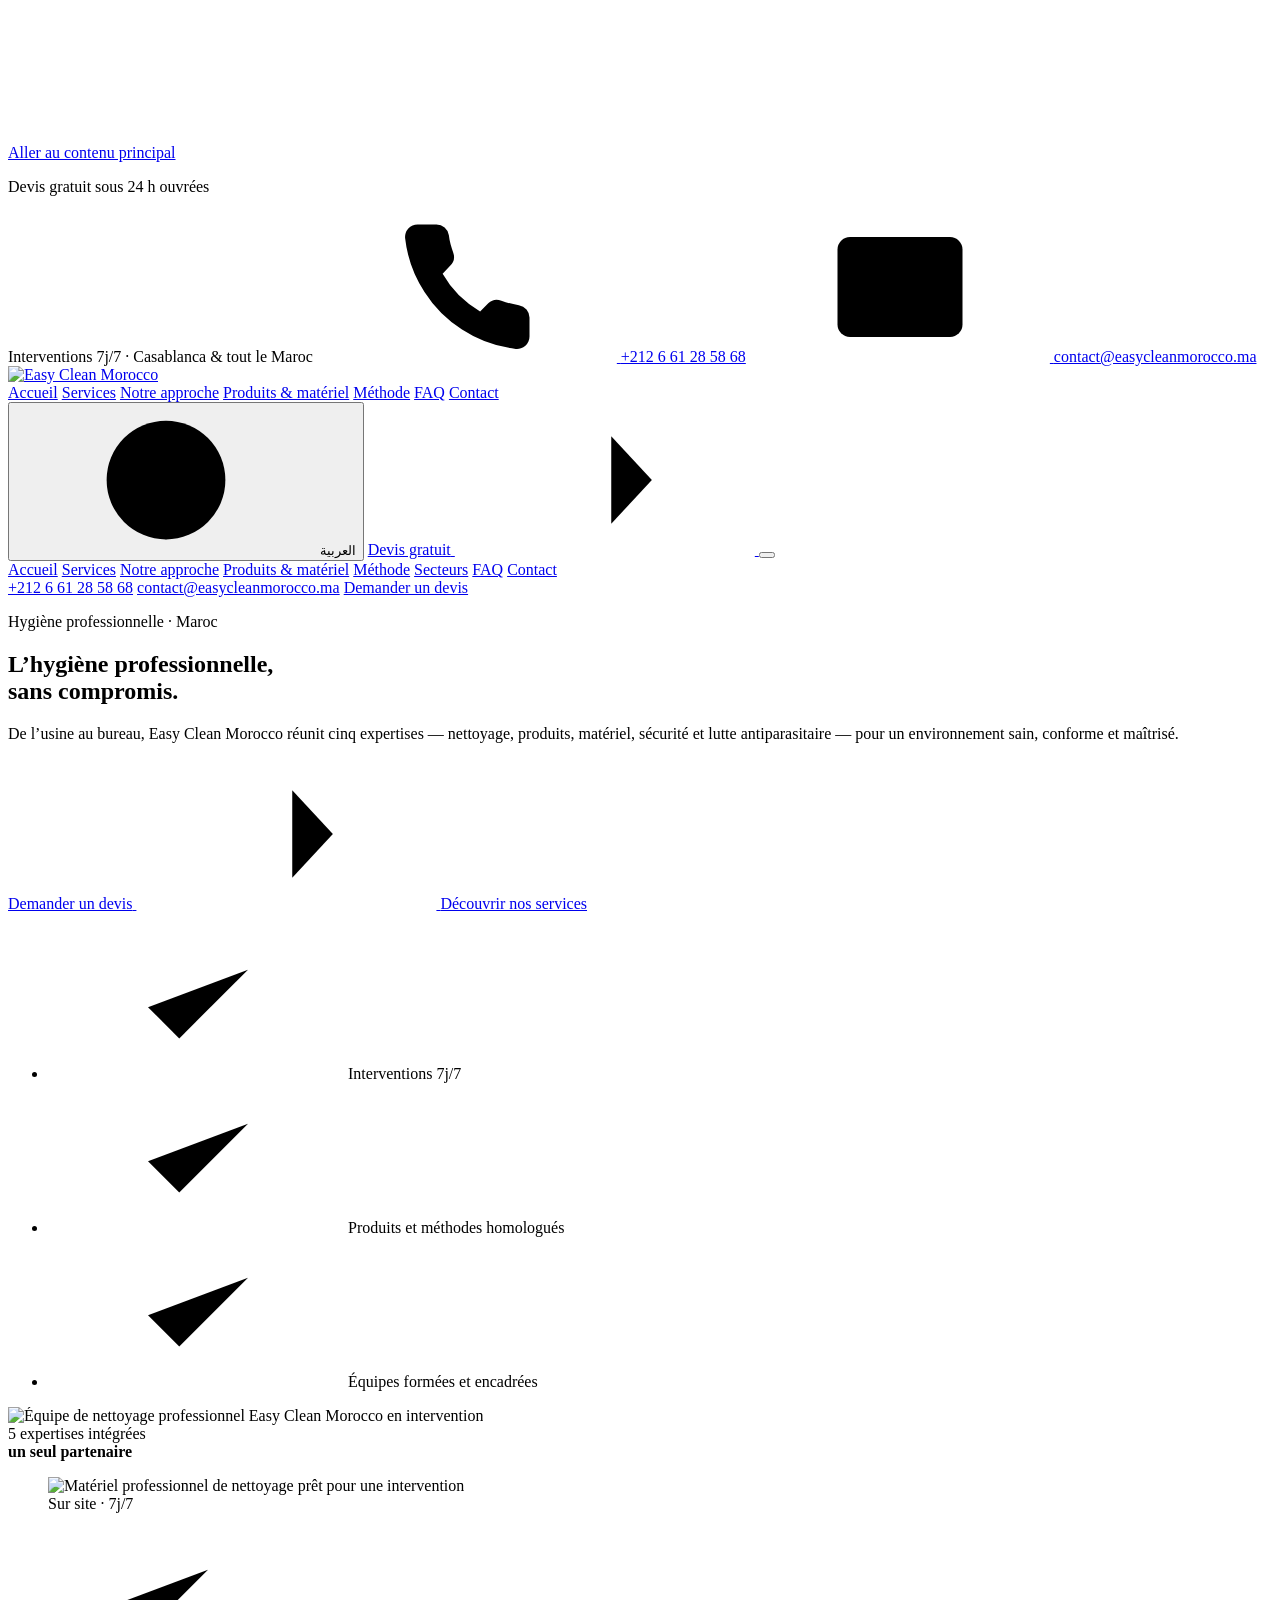
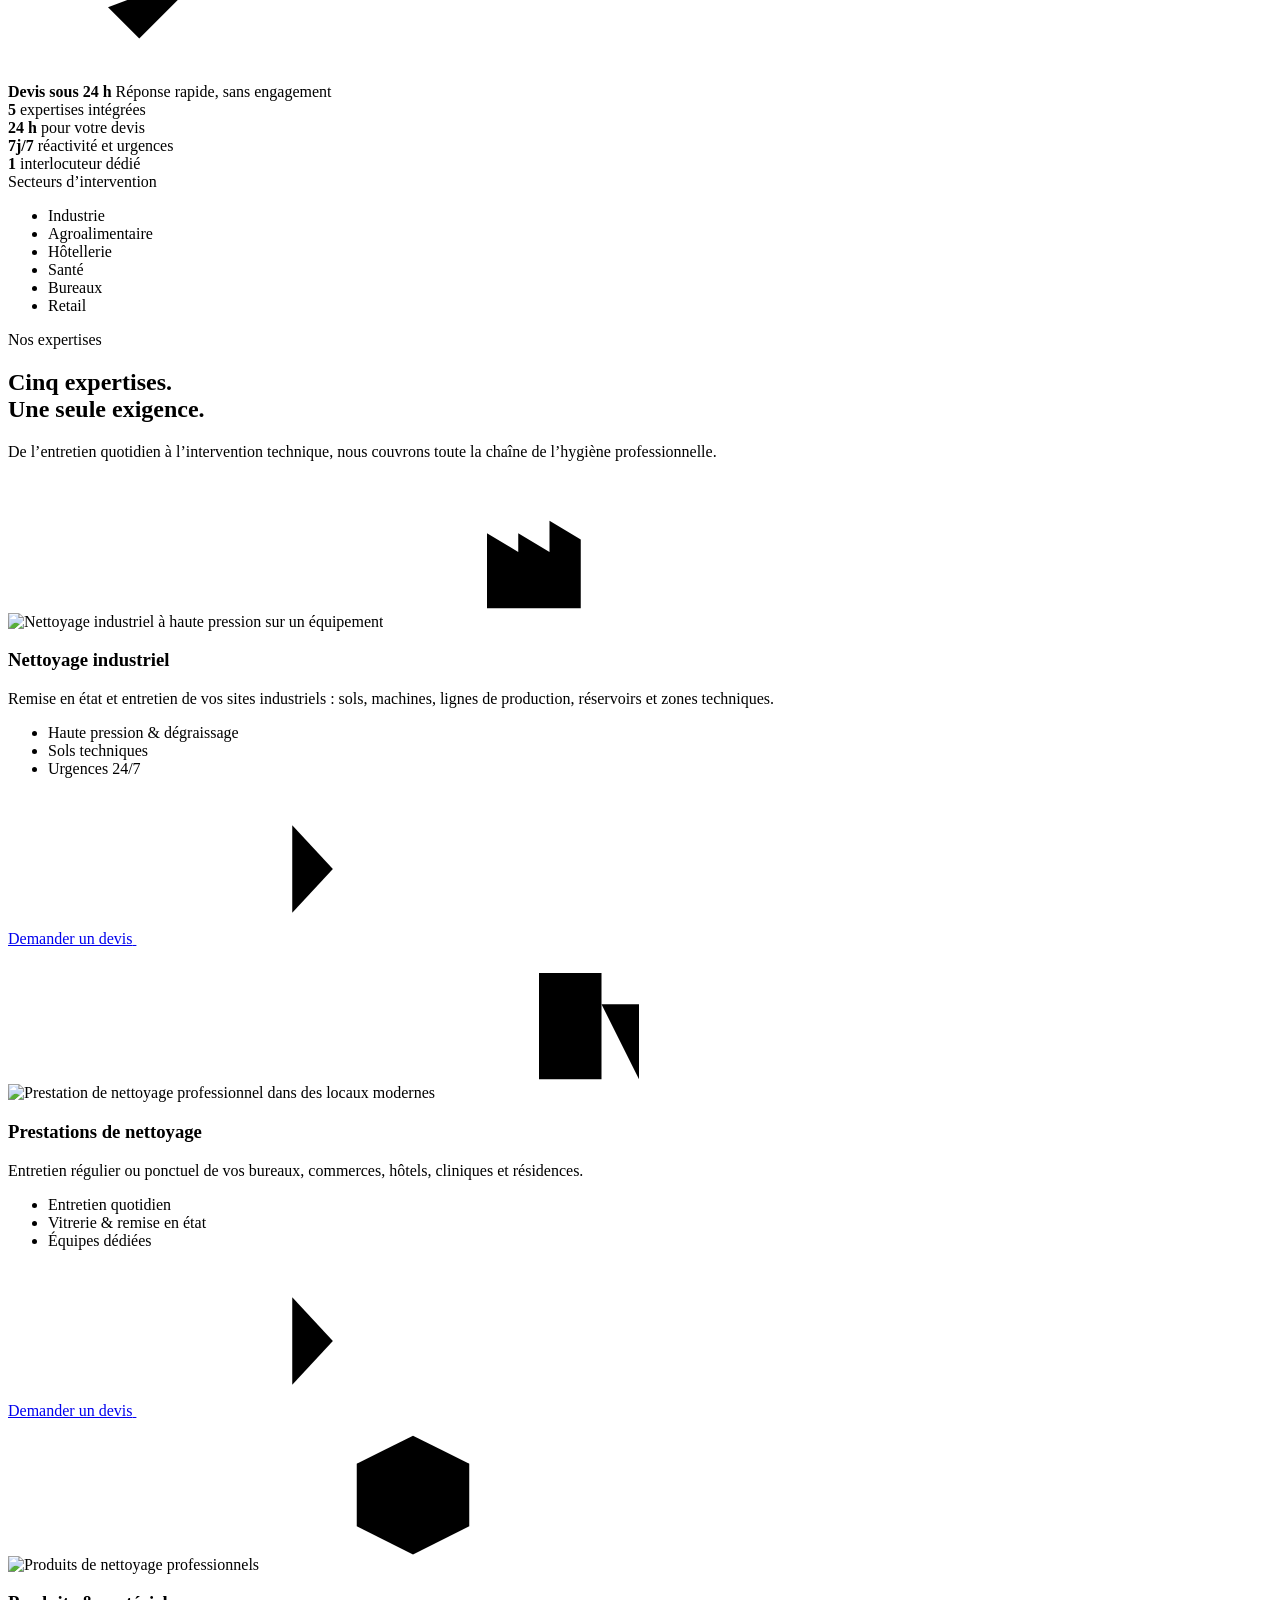
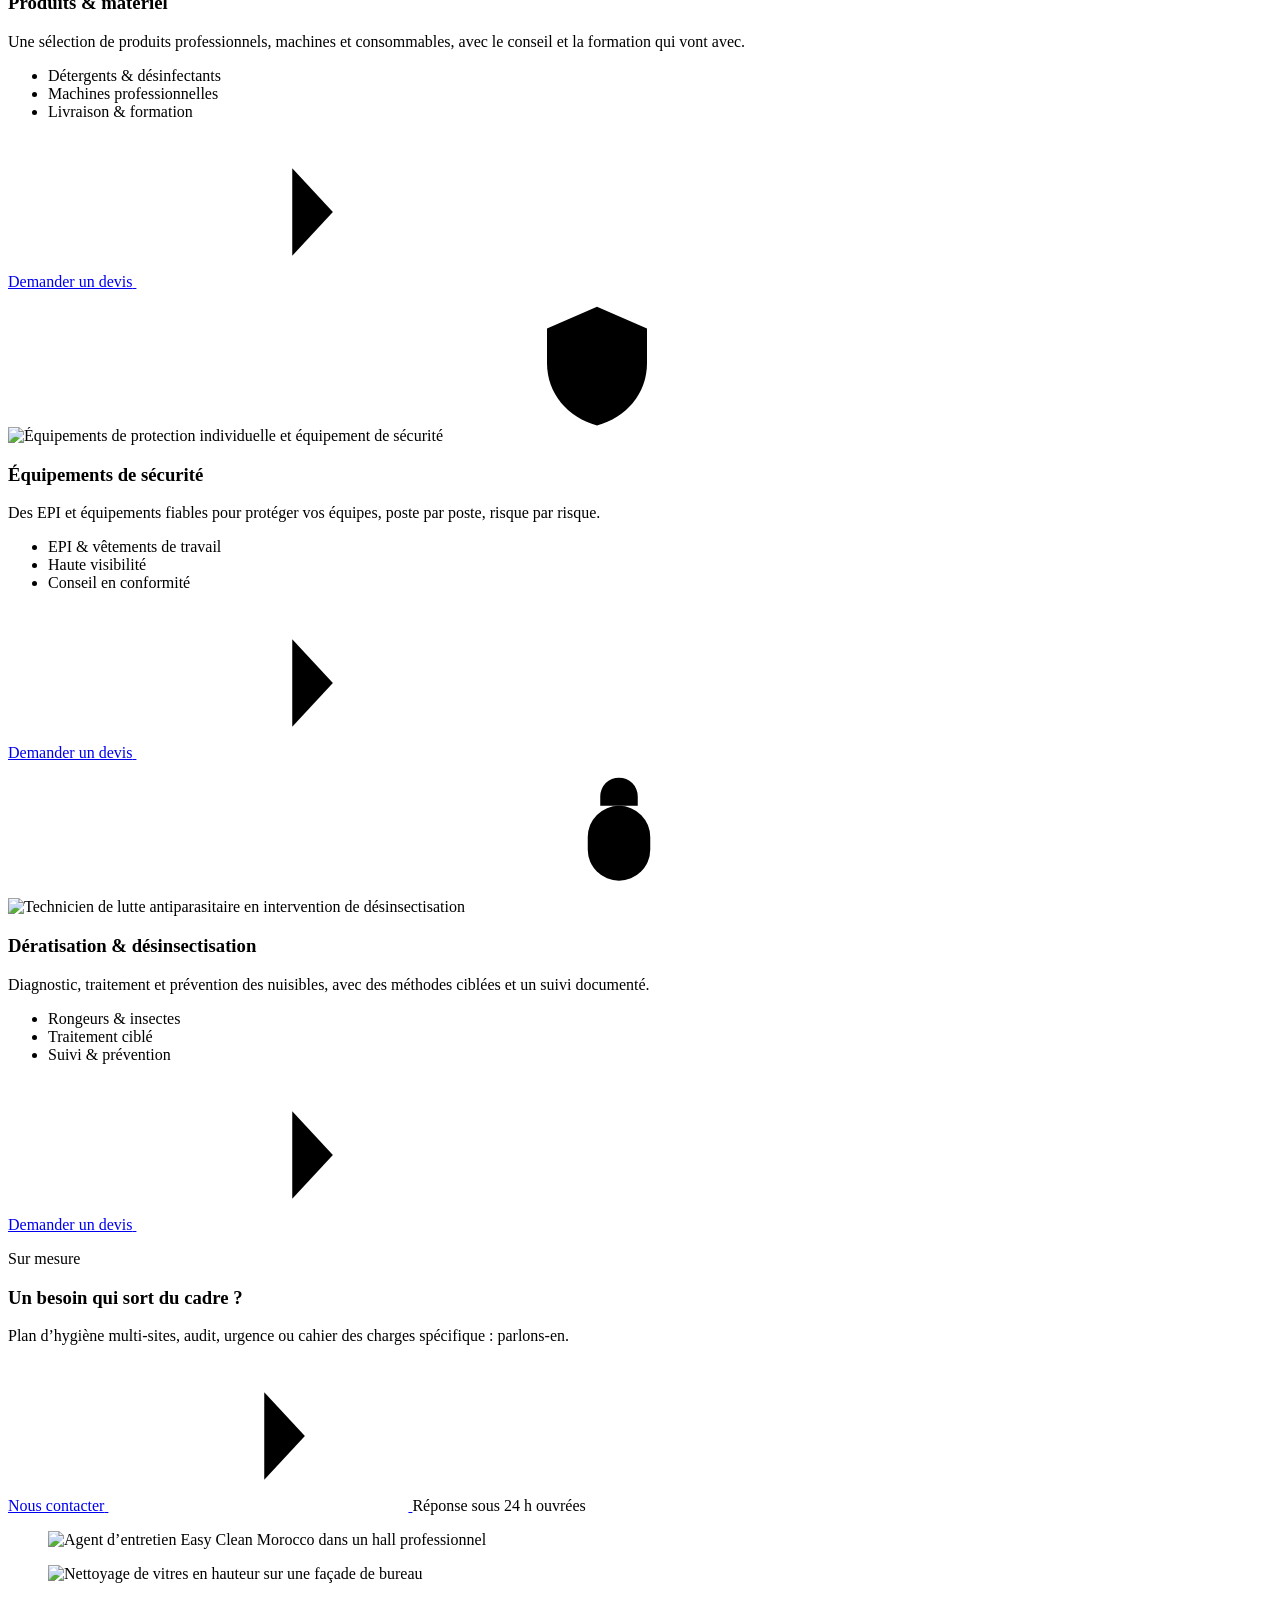
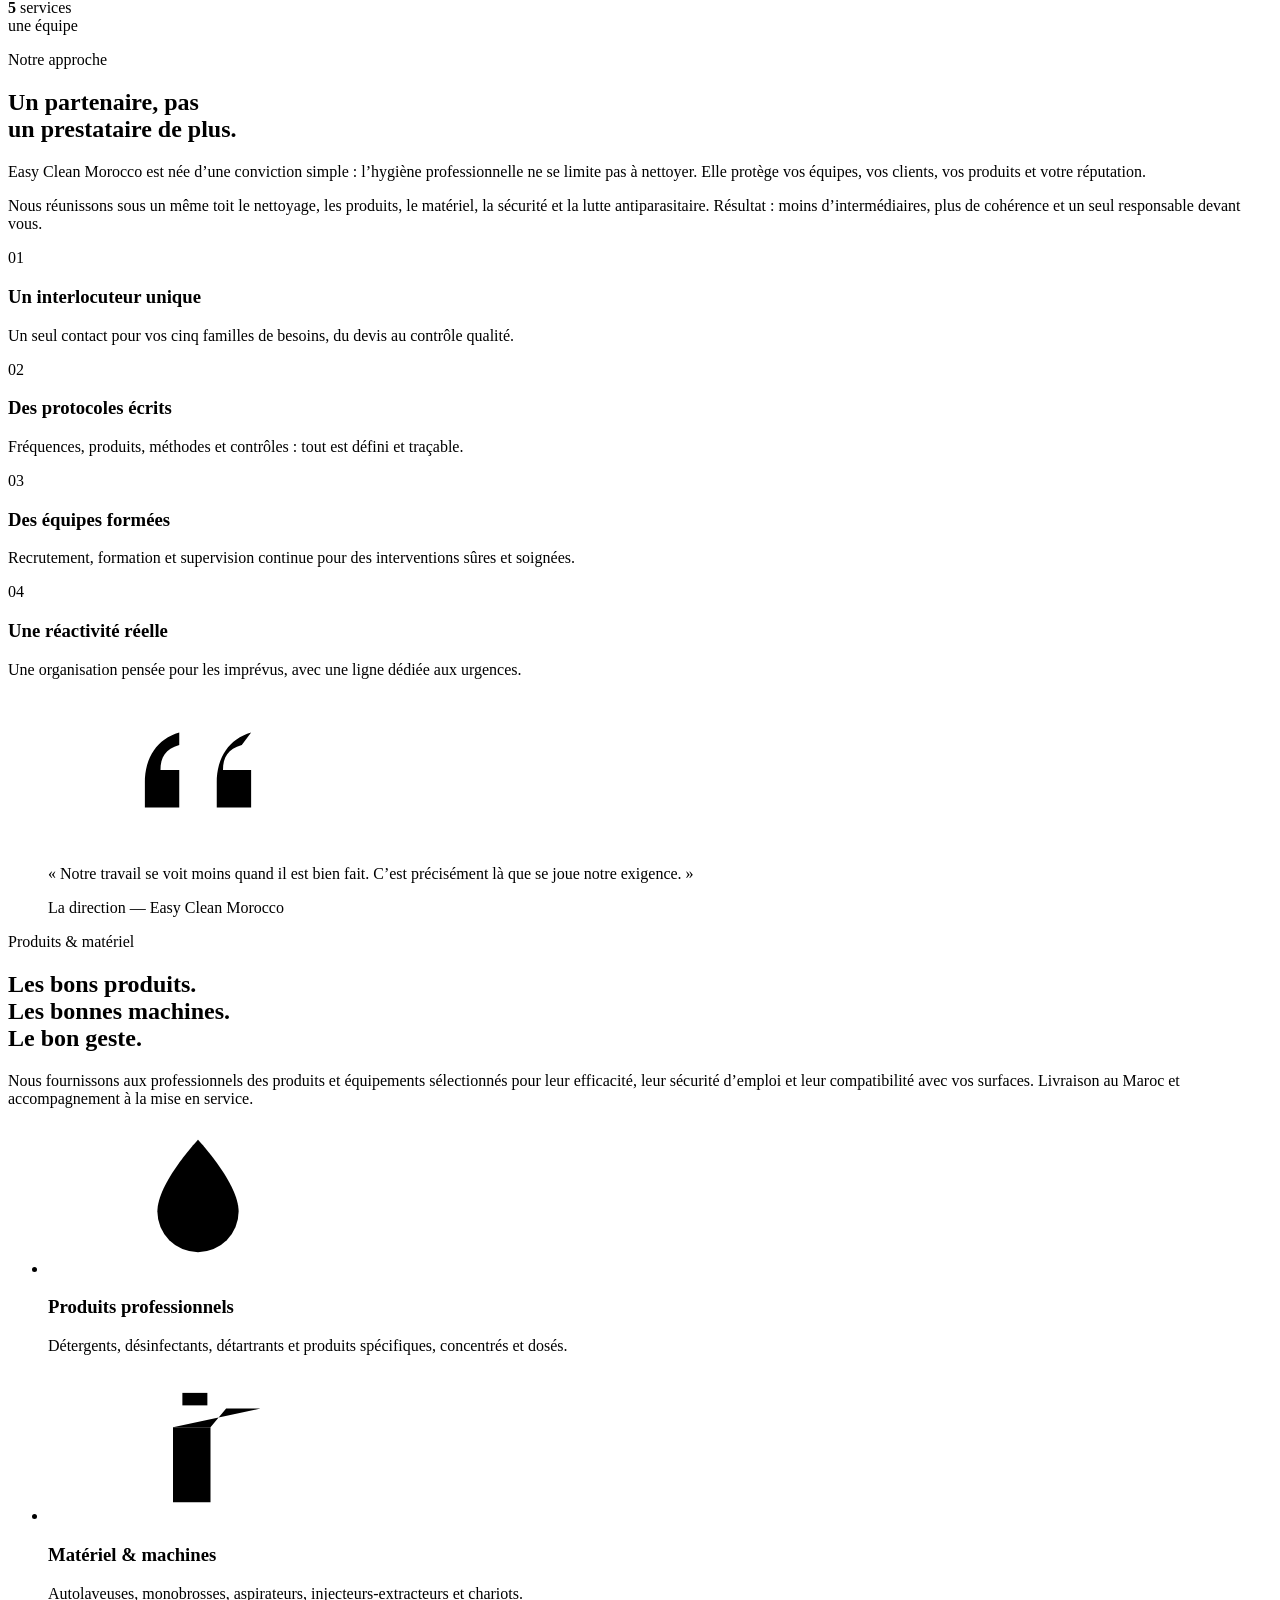
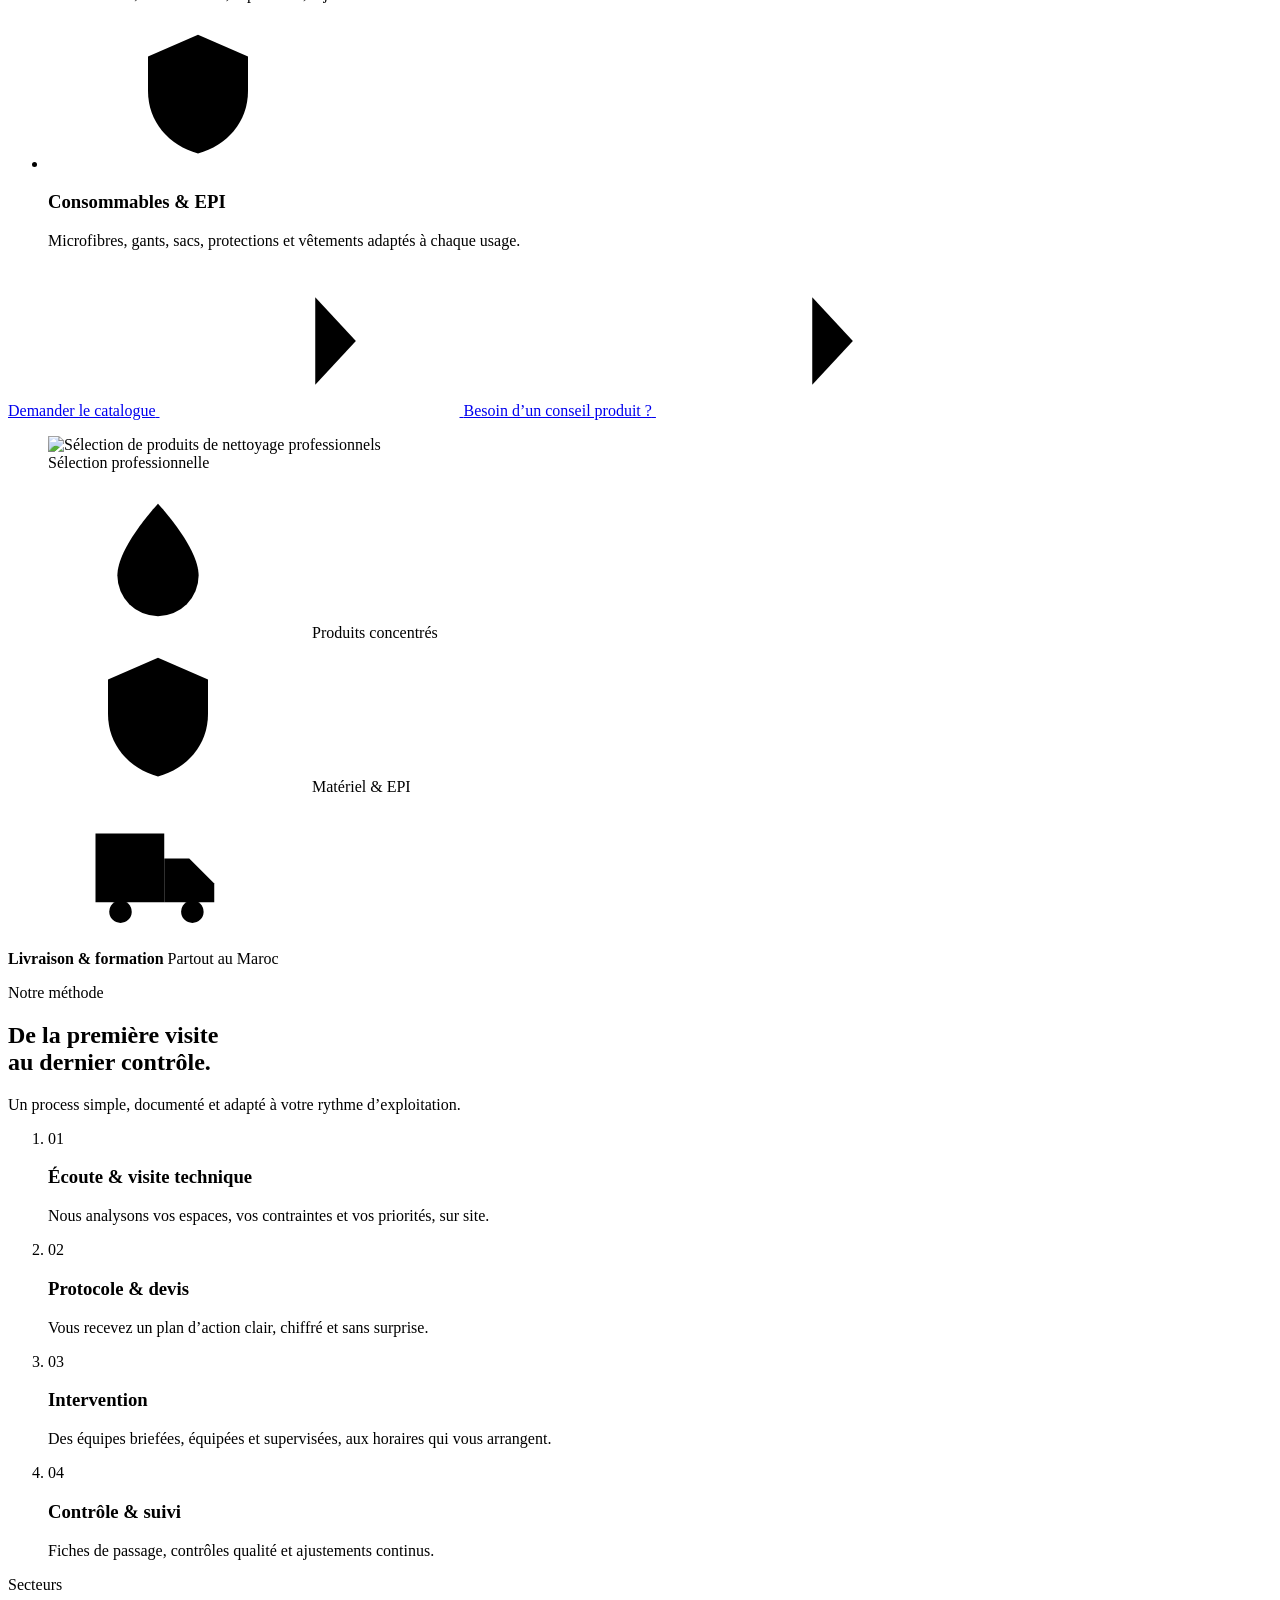
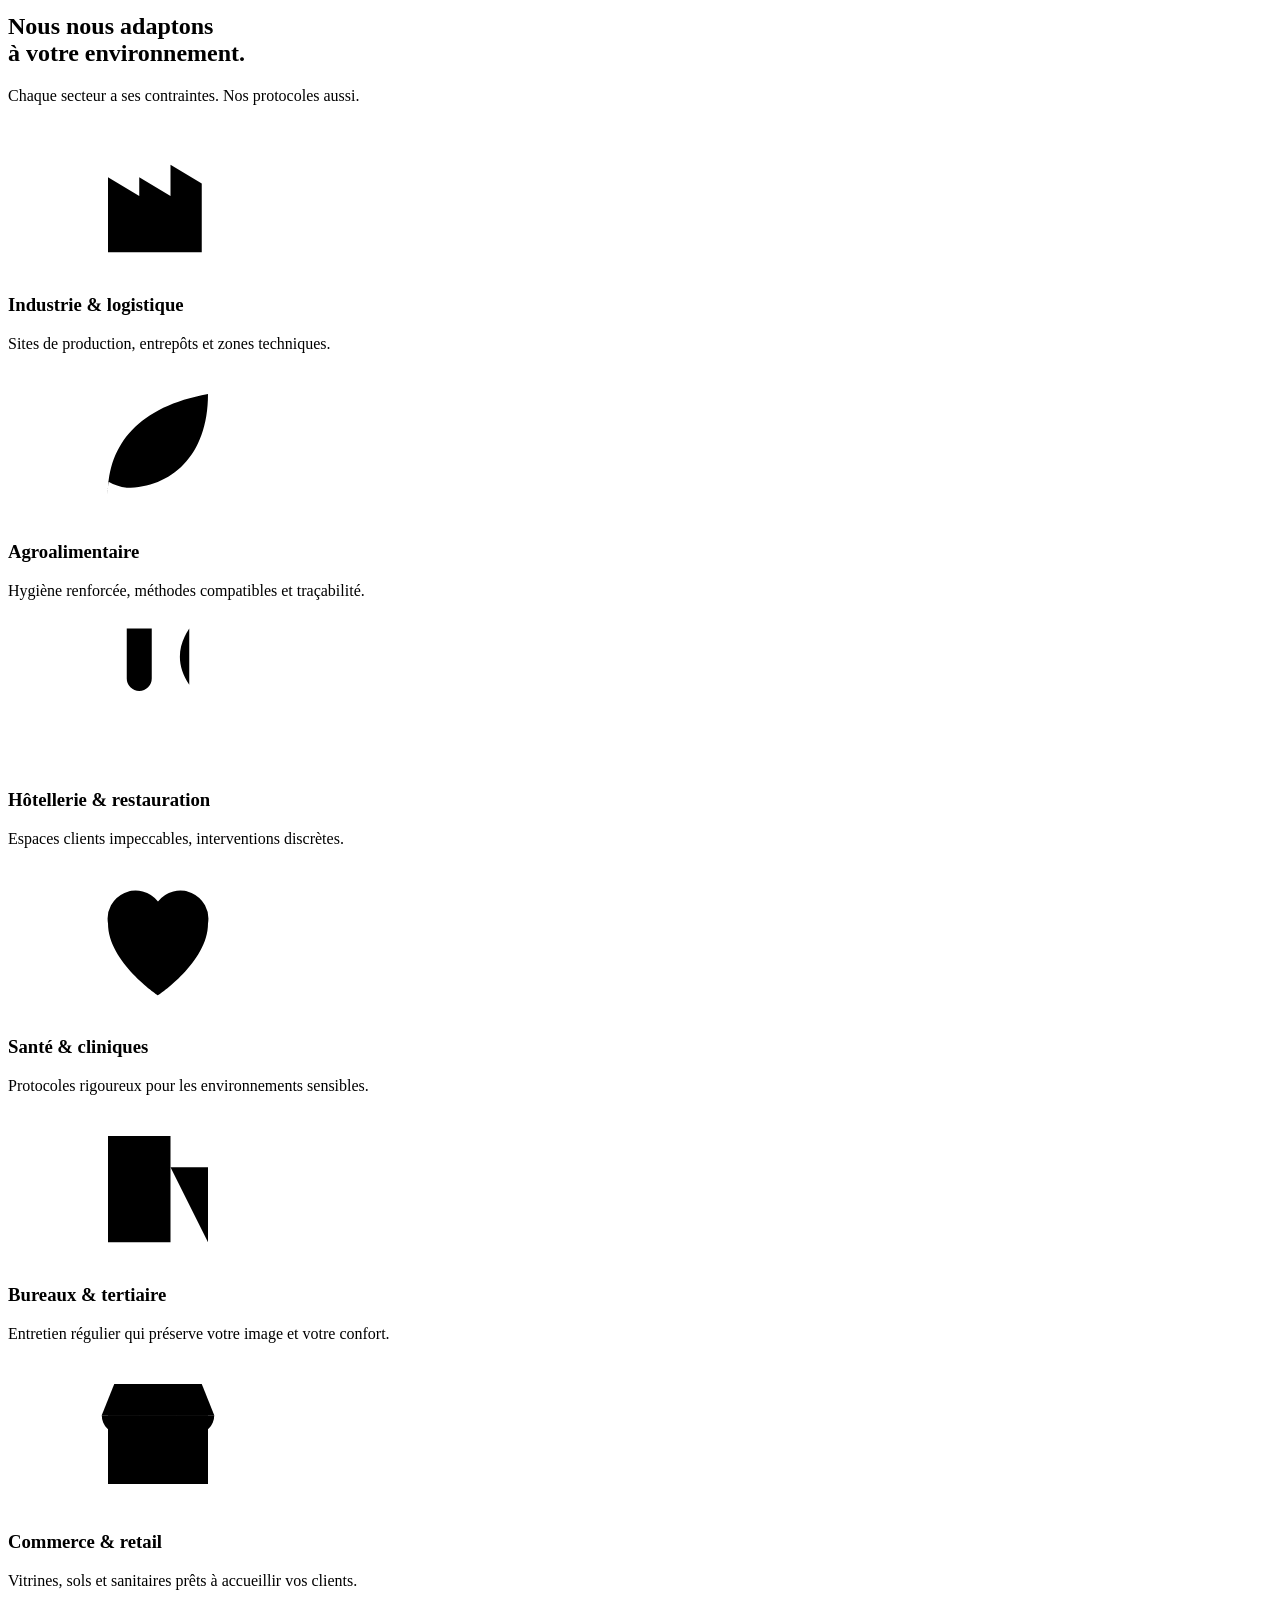
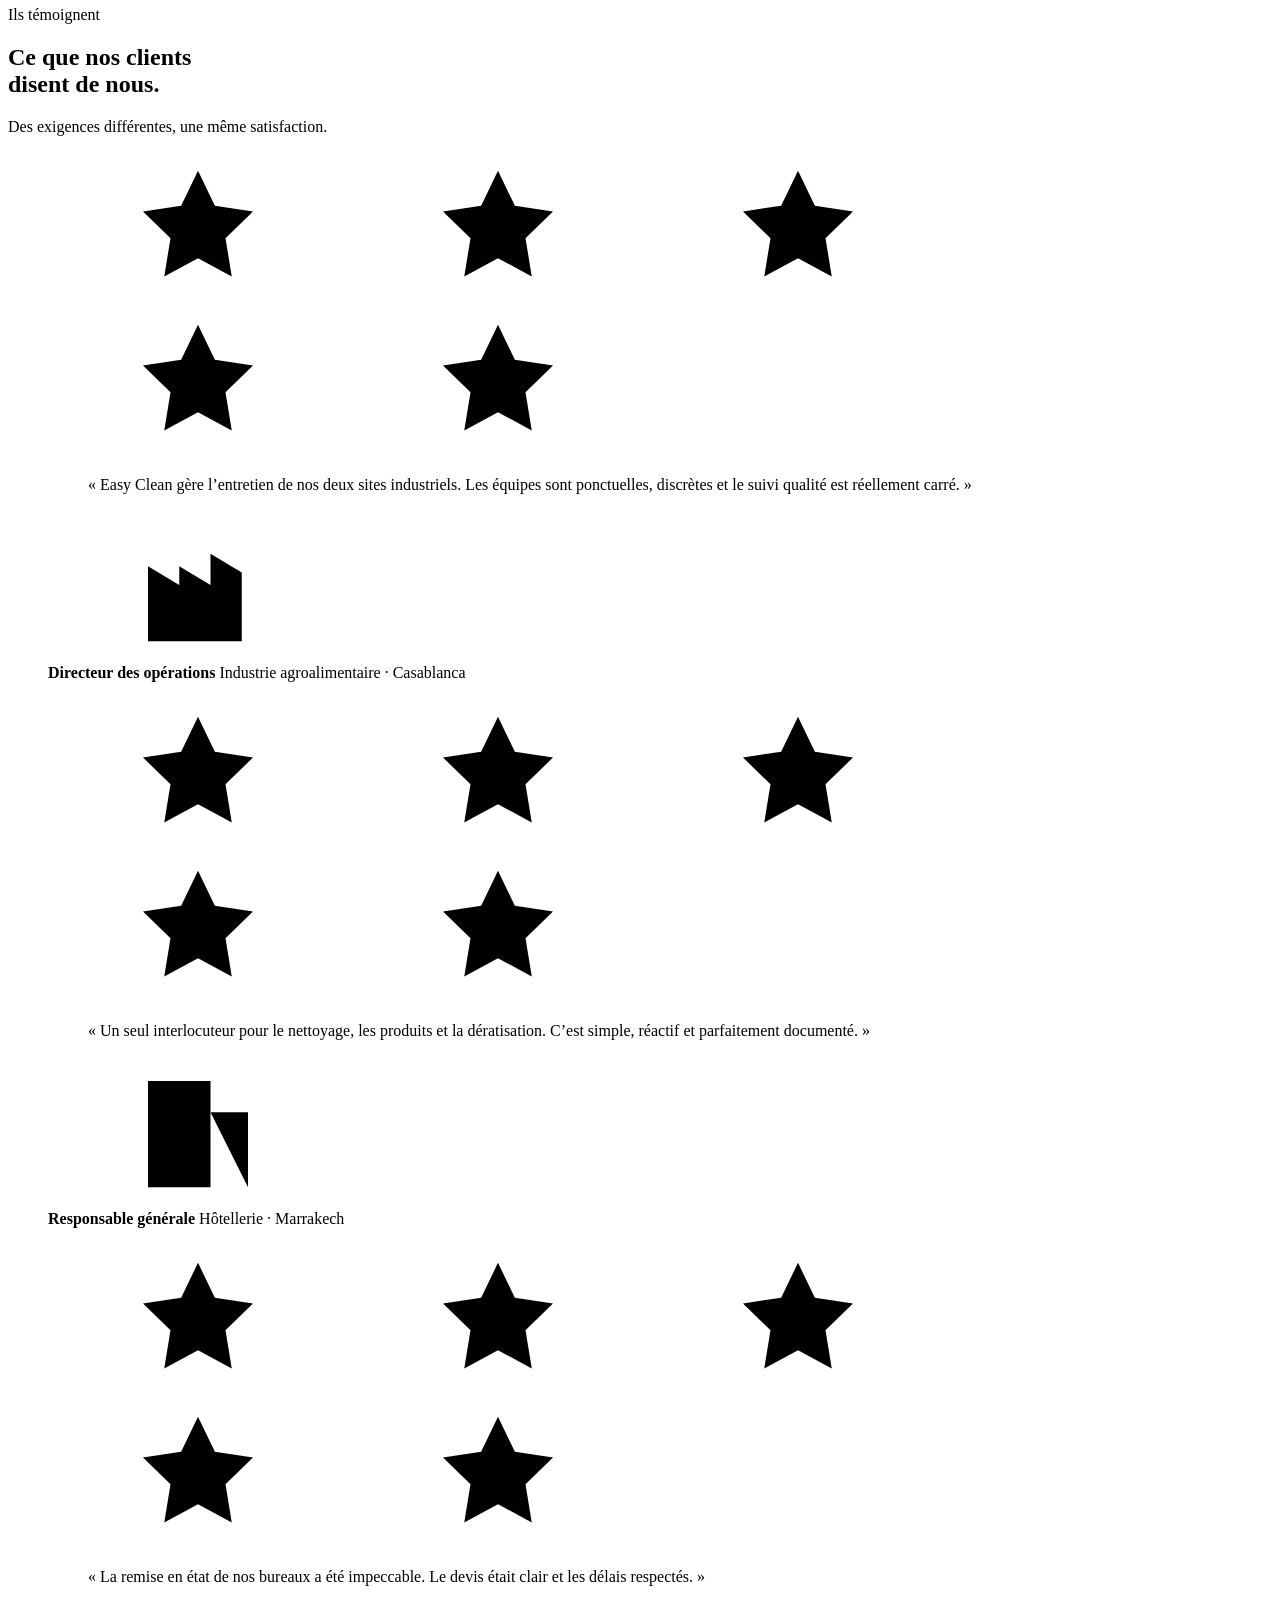
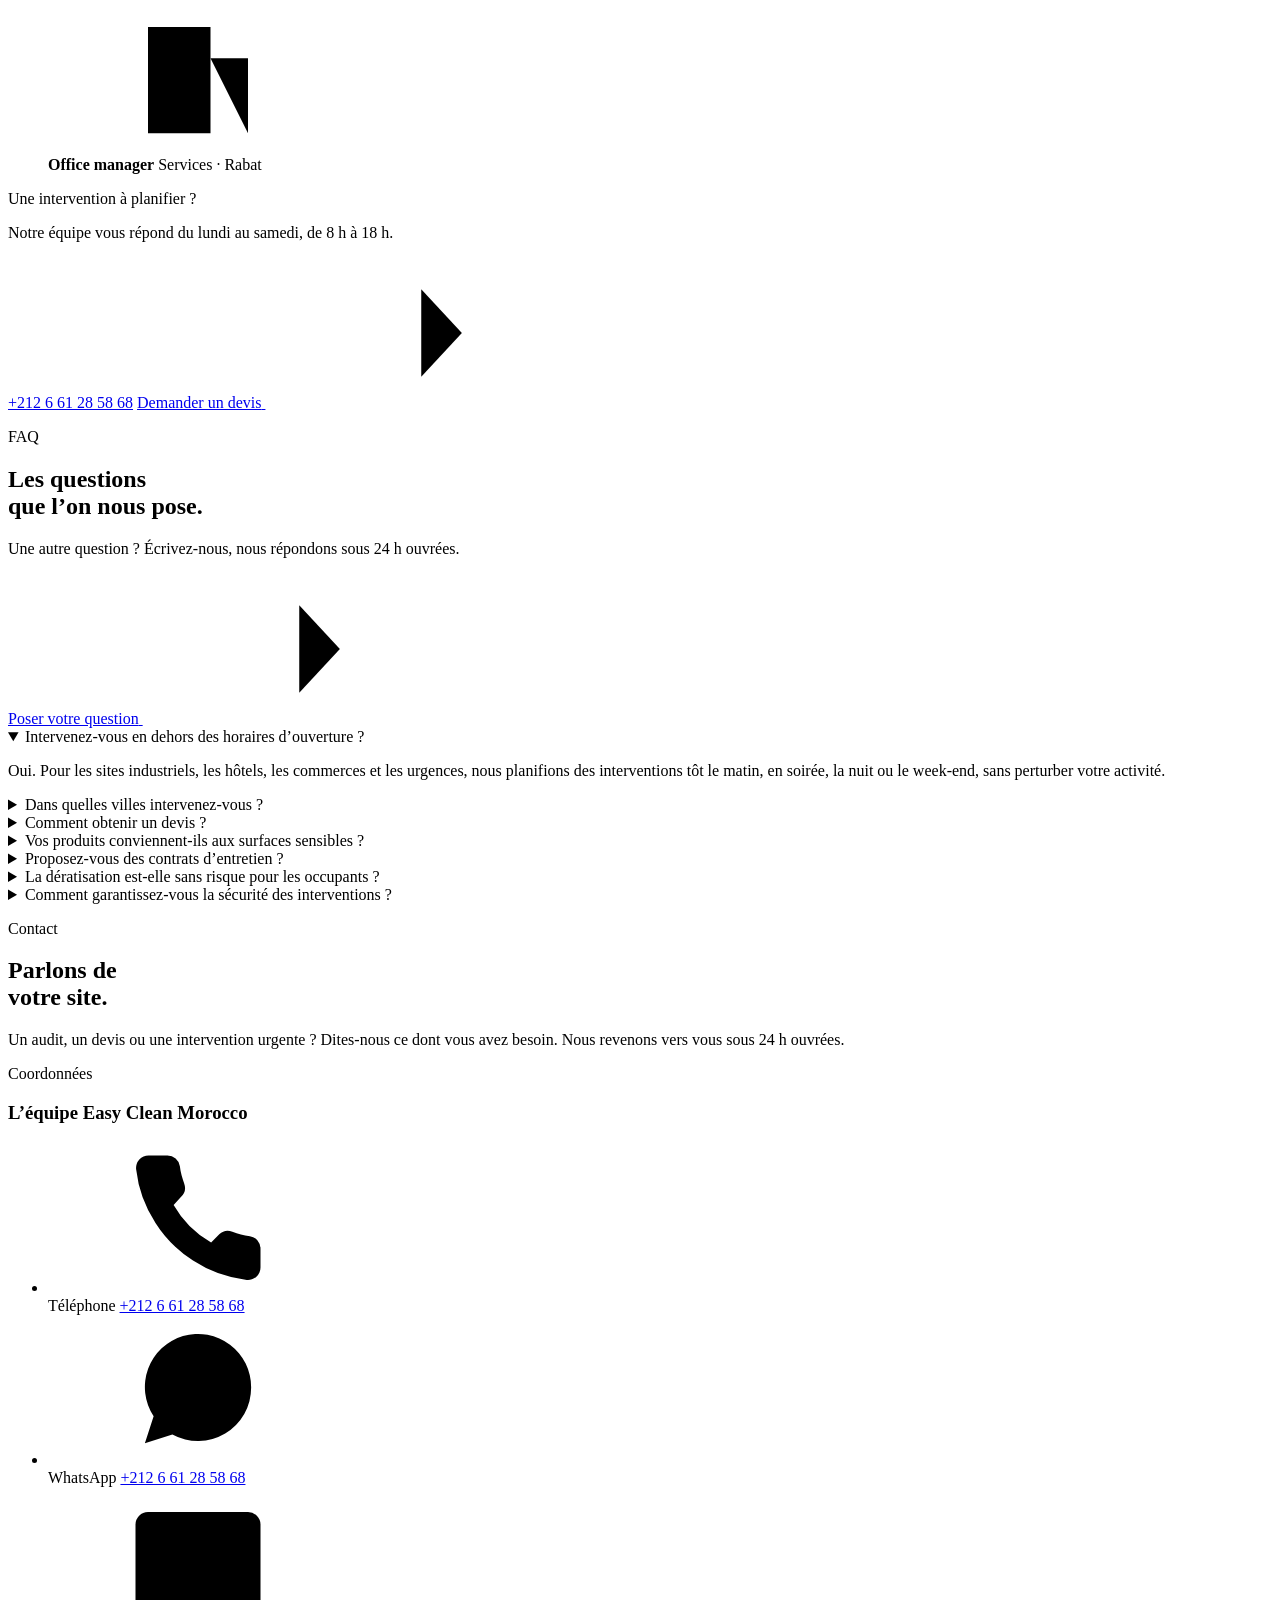
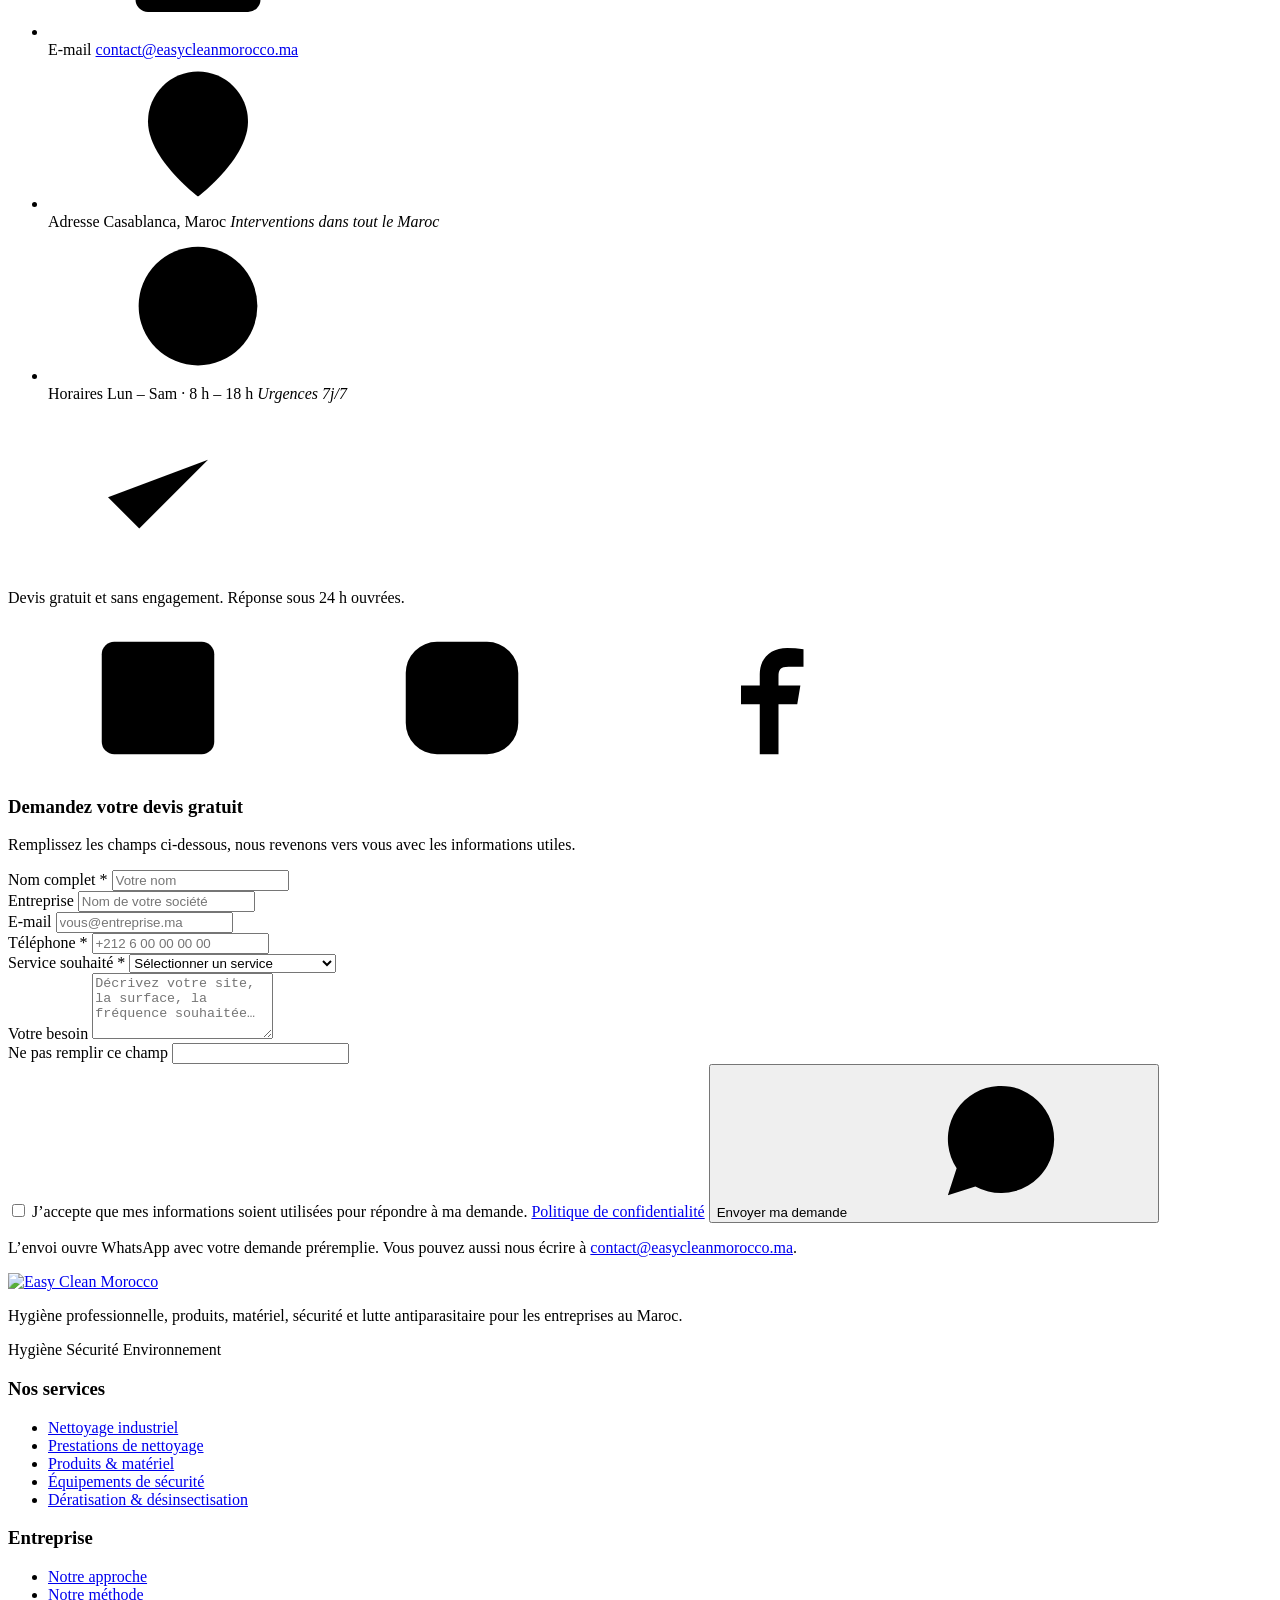
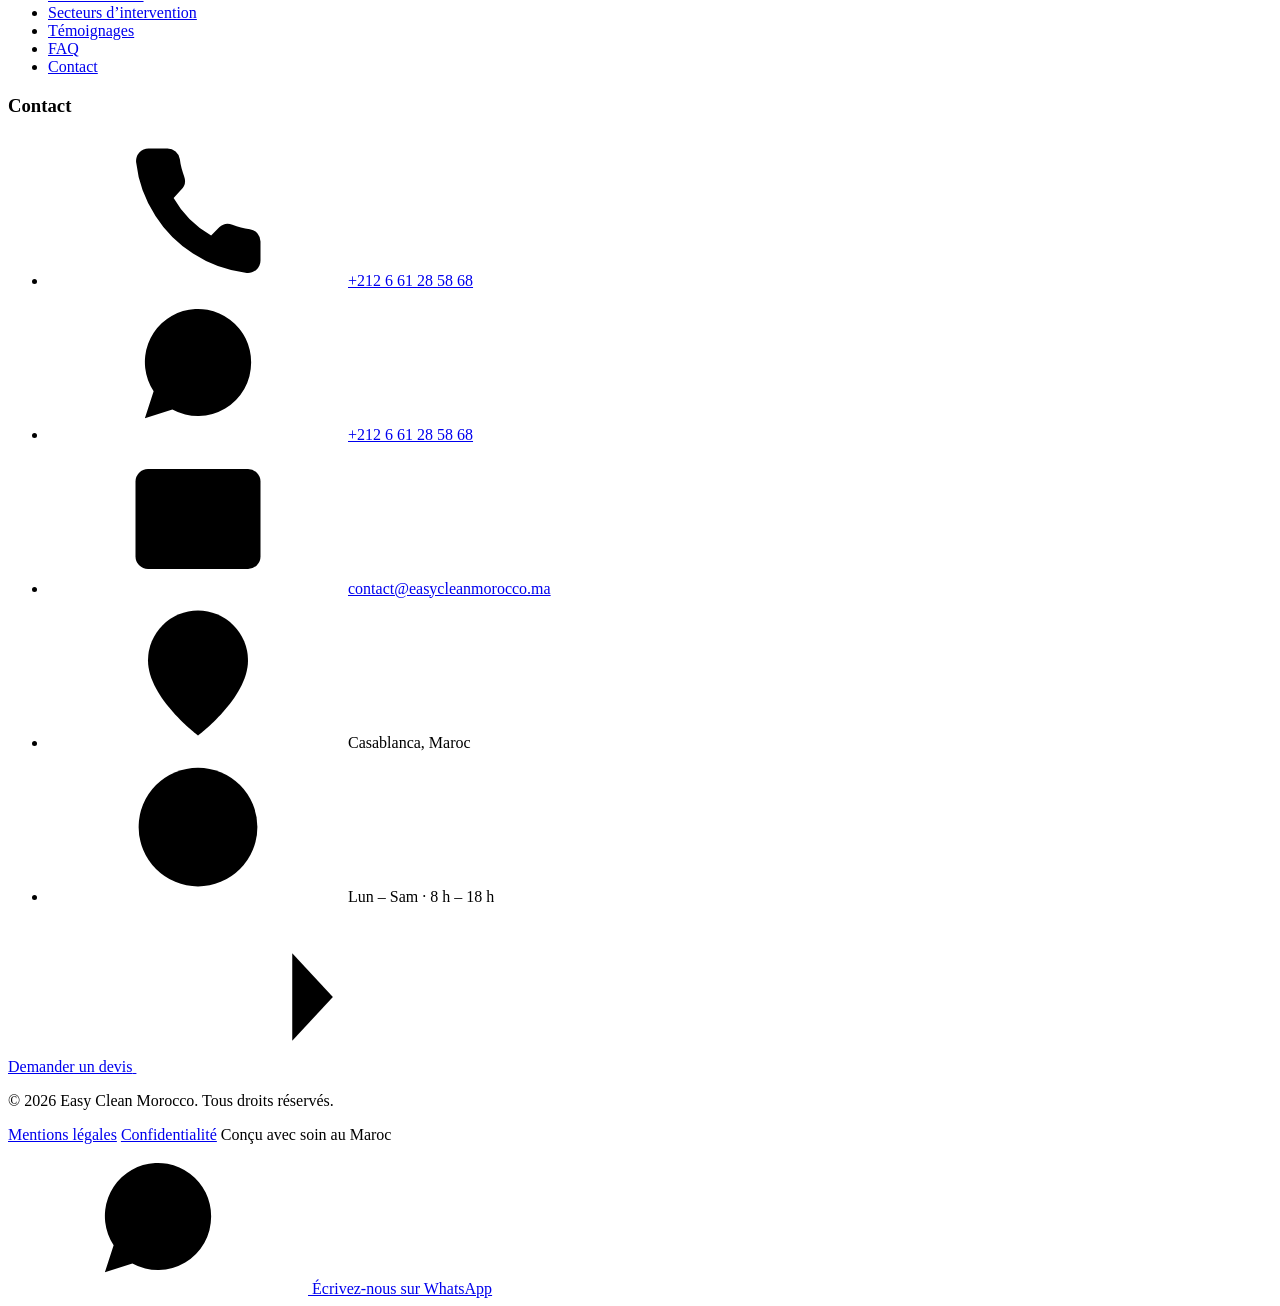
==== index.html @ 5d4d0fb3 "Renommer le titre du site : Site Web easy clean morocco" ====
<!DOCTYPE html>
<html lang="fr" dir="ltr">
<head>
<meta charset="utf-8">
<meta name="viewport" content="width=device-width, initial-scale=1">
<title>Site Web easy clean morocco</title>
<meta name="description" content="Easy Clean Morocco accompagne les entreprises au Maroc : nettoyage industriel, prestations de nettoyage, produits et matériel, équipements de sécurité, dératisation et désinsectisation. Devis gratuit sous 24 h.">
<meta name="theme-color" content="#07182E">
<link rel="canonical" href="https://www.easycleanmorocco.ma/">
<meta property="og:type" content="website">
<meta property="og:locale" content="fr_MA">
<meta property="og:site_name" content="Site Web easy clean morocco">
<meta property="og:title" content="Site Web easy clean morocco">
<meta property="og:description" content="Cinq expertises pour vos environnements professionnels : nettoyage industriel, prestations de nettoyage, produits et matériel, sécurité et lutte antiparasitaire.">
<meta property="og:image" content="https://www.easycleanmorocco.ma/assets/img/hero-main.jpg">
<meta property="og:image:width" content="1400">
<meta property="og:image:height" content="1867">
<meta property="og:image:alt" content="Équipe Easy Clean Morocco — hygiène professionnelle au Maroc">
<meta property="og:url" content="https://www.easycleanmorocco.ma/">
<meta name="twitter:card" content="summary_large_image">
<meta name="twitter:title" content="Site Web easy clean morocco">
<meta name="twitter:description" content="Cinq expertises pour vos environnements professionnels : nettoyage industriel, prestations, produits et matériel, sécurité et lutte antiparasitaire.">
<meta name="twitter:image" content="https://www.easycleanmorocco.ma/assets/img/hero-main.jpg">
<link rel="icon" href="assets/favicon.svg" type="image/svg+xml">
<link rel="preload" href="assets/fonts/sora-700.woff2" as="font" type="font/woff2" crossorigin>
<link rel="preload" href="assets/fonts/manrope-400.woff2" as="font" type="font/woff2" crossorigin>
<link rel="preload" href="assets/img/hero-main.jpg" as="image">
<link rel="stylesheet" href="assets/css/style.css">
<script type="application/ld+json">
{
  "@context": "https://schema.org",
  "@type": "LocalBusiness",
  "name": "Site Web easy clean morocco",
  "description": "Entreprise d'hygiène professionnelle au Maroc : nettoyage industriel, prestations de nettoyage, produits et matériel, équipements de sécurité, dératisation et désinsectisation.",
  "url": "https://www.easycleanmorocco.ma/",
  "telephone": "+212661285868",
  "email": "contact@easycleanmorocco.ma",
  "contactPoint": {
    "@type": "ContactPoint",
    "telephone": "+212661285868",
    "contactType": "service client",
    "availableLanguage": ["fr", "ar"]
  },
  "image": "assets/img/hero-main.jpg",
  "priceRange": "Sur devis",
  "address": {
    "@type": "PostalAddress",
    "addressLocality": "Casablanca",
    "addressCountry": "MA"
  },
  "areaServed": ["Casablanca", "Rabat", "Marrakech", "Tanger", "Kénitra", "Agadir", "Maroc"],
  "openingHoursSpecification": [{
    "@type": "OpeningHoursSpecification",
    "dayOfWeek": ["Monday","Tuesday","Wednesday","Thursday","Friday","Saturday"],
    "opens": "08:00",
    "closes": "18:00"
  }],
  "hasOfferCatalog": {
    "@type": "OfferCatalog",
    "name": "Services Easy Clean Morocco",
    "itemListElement": [
      {"@type":"Offer","itemOffered":{"@type":"Service","name":"Nettoyage industriel"}},
      {"@type":"Offer","itemOffered":{"@type":"Service","name":"Prestations de nettoyage"}},
      {"@type":"Offer","itemOffered":{"@type":"Service","name":"Produits et matériel de nettoyage"}},
      {"@type":"Offer","itemOffered":{"@type":"Service","name":"Équipements de sécurité"}},
      {"@type":"Offer","itemOffered":{"@type":"Service","name":"Dératisation et désinsectisation"}}
    ]
  }
}
</script>
<script>document.documentElement.classList.add('js');</script>
<script>
try {
  var savedLang = localStorage.getItem('ecm-lang');
  if (savedLang === 'ar') {
    document.documentElement.lang = 'ar';
    document.documentElement.dir = 'rtl';
  }
} catch (e) {}
</script>
</head>
<body>

<a href="#main" class="skip-link">Aller au contenu principal</a>

<!-- ============ ICON SPRITE ============ -->
<svg class="sprite" aria-hidden="true" focusable="false" xmlns="http://www.w3.org/2000/svg">
  <symbol id="ecm-mark" viewBox="0 0 240 260">
    <defs>
      <radialGradient id="ecm-ball" cx="35%" cy="28%" r="75%">
        <stop offset="0" stop-color="#FF9CCD"/>
        <stop offset=".4" stop-color="#FF3D9E"/>
        <stop offset=".78" stop-color="#E6007E"/>
        <stop offset="1" stop-color="#A80058"/>
      </radialGradient>
      <linearGradient id="ecm-leaf" x1="0" y1="0" x2=".9" y2="1">
        <stop offset="0" stop-color="#FF4FA6"/>
        <stop offset="1" stop-color="#E6007E"/>
      </linearGradient>
    </defs>
    <g stroke="#0A5FBF" stroke-width="9" stroke-linejoin="round">
      <path d="M145 248 C125 185 130 115 160 62 C205 120 200 190 145 248 Z" fill="url(#ecm-leaf)"/>
      <path d="M175 105 C140 160 90 205 45 250 C55 185 105 140 175 105 Z" fill="url(#ecm-leaf)"/>
      <circle cx="54" cy="88" r="32" fill="url(#ecm-ball)"/>
      <circle cx="122" cy="56" r="30" fill="url(#ecm-ball)"/>
      <circle cx="198" cy="48" r="34" fill="url(#ecm-ball)"/>
      <circle cx="146" cy="116" r="22" fill="url(#ecm-ball)"/>
      <circle cx="186" cy="210" r="38" fill="url(#ecm-ball)"/>
    </g>
    <g fill="#fff" opacity=".9">
      <ellipse cx="43" cy="76" rx="10" ry="6.5" transform="rotate(-32 43 76)"/>
      <ellipse cx="112" cy="45" rx="9" ry="6" transform="rotate(-32 112 45)"/>
      <ellipse cx="187" cy="36" rx="10" ry="6.5" transform="rotate(-32 187 36)"/>
      <ellipse cx="139" cy="108" rx="6" ry="4" transform="rotate(-32 139 108)"/>
      <ellipse cx="175" cy="198" rx="10" ry="6.5" transform="rotate(-32 175 198)"/>
      <ellipse cx="147" cy="104" rx="7" ry="26" transform="rotate(6 147 104)" opacity=".8"/>
      <ellipse cx="130" cy="163" rx="7" ry="24" transform="rotate(-42 130 163)" opacity=".7"/>
    </g>
  </symbol>
  <symbol id="i-phone" viewBox="0 0 24 24"><path d="M22 16.9v3a2 2 0 0 1-2.2 2 19.8 19.8 0 0 1-8.6-3.1 19.5 19.5 0 0 1-6-6A19.8 19.8 0 0 1 2.1 4.2 2 2 0 0 1 4.1 2h3a2 2 0 0 1 2 1.7c.1 1 .4 1.9.7 2.8a2 2 0 0 1-.5 2.1L8.1 9.9a16 16 0 0 0 6 6l1.3-1.3a2 2 0 0 1 2.1-.4c.9.3 1.8.6 2.8.7a2 2 0 0 1 1.7 2Z"/></symbol>
  <symbol id="i-mail" viewBox="0 0 24 24"><rect x="2" y="4" width="20" height="16" rx="2"/><path d="m2.5 6.5 9.5 7 9.5-7"/></symbol>
  <symbol id="i-pin" viewBox="0 0 24 24"><path d="M20 10c0 6-8 12-8 12s-8-6-8-12a8 8 0 0 1 16 0Z"/><circle cx="12" cy="10" r="3"/></symbol>
  <symbol id="i-clock" viewBox="0 0 24 24"><circle cx="12" cy="12" r="9.5"/><path d="M12 7v5.2l3.4 2"/></symbol>
  <symbol id="i-arrow" viewBox="0 0 24 24"><path d="M4 12h16"/><path d="m13 5 6.5 7-6.5 7"/></symbol>
  <symbol id="i-check" viewBox="0 0 24 24"><path d="m4 12.5 5 5L20 6.5"/></symbol>
  <symbol id="i-shield" viewBox="0 0 24 24"><path d="M12 2.5 4 6v5.5c0 5 3.4 8.7 8 10 4.6-1.3 8-5 8-10V6Z"/><path d="m8.5 11.8 2.6 2.6 4.4-4.6"/></symbol>
  <symbol id="i-spray" viewBox="0 0 24 24"><path d="M8 9h6l2.5-3H22"/><path d="M8 9v12h6V9"/><path d="M9.5 3.5h4v2h-4z"/><path d="M11 12.5h.01M14 15h.01M11 17h.01"/></symbol>
  <symbol id="i-factory" viewBox="0 0 24 24"><path d="M2.5 21h19"/><path d="M4 21V9l5 3V9l5 3V7l5 3v11"/><path d="M8 21v-3.5M13 21v-3.5M18 21v-3.5"/></symbol>
  <symbol id="i-building" viewBox="0 0 24 24"><path d="M4 21V4h10v17"/><path d="M14 9h6v12"/><path d="M7 8h2M7 12h2M7 16h2M17 13h1M17 17h1M2 21h20"/></symbol>
  <symbol id="i-box" viewBox="0 0 24 24"><path d="m12 2.5 9 4.5v10L12 21.5 3 17V7Z"/><path d="M3 7l9 4.5L21 7M12 11.5v10"/></symbol>
  <symbol id="i-bug" viewBox="0 0 24 24"><rect x="7" y="7" width="10" height="12" rx="5"/><path d="M9 7V5.5a3 3 0 0 1 6 0V7M3.5 10h3.5M17 10h3.5M3.5 15h3.5M17 15h3.5M7 19l-2 2M17 19l2 2"/></symbol>
  <symbol id="i-leaf" viewBox="0 0 24 24"><path d="M4 20c0-8 5-14 16-16 0 10-6 15-13 15a8 8 0 0 1-3-1Z"/><path d="M8 16c2-4 5-6.5 9-8"/></symbol>
  <symbol id="i-drop" viewBox="0 0 24 24"><path d="M12 2.5S5.5 9.4 5.5 14a6.5 6.5 0 0 0 13 0C18.5 9.4 12 2.5 12 2.5Z"/></symbol>
  <symbol id="i-star" viewBox="0 0 24 24"><path d="m12 3 2.7 5.6 6.1.9-4.4 4.3 1 6.1-5.4-2.9-5.4 2.9 1-6.1L3.2 9.5l6.1-.9Z"/></symbol>
  <symbol id="i-quote" viewBox="0 0 24 24"><path d="M9 6C5.5 7 3.5 10 3.5 14v4H9v-6H6c0-2 .8-3.4 3-4Z"/><path d="M20.5 6c-3.5 1-5.5 4-5.5 8v4h5.5v-6H16c0-2 .8-3.4 3-4Z"/></symbol>
  <symbol id="i-whatsapp" viewBox="0 0 24 24"><path d="M20.5 11.6a8.5 8.5 0 0 1-12.6 7.5L3.5 20.5l1.4-4.3a8.5 8.5 0 1 1 15.6-4.6Z"/><path d="M8.6 8.3c.3-.6.6-.7 1-.7h.6c.2 0 .4.1.5.4l.7 1.6c.1.2 0 .4-.1.6l-.5.6c-.1.2-.2.4 0 .6.4.7 1 1.3 1.8 1.8.2.1.4.1.6-.1l.6-.6c.2-.2.4-.2.6-.1l1.6.7c.2.1.3.3.3.5v.6c0 .4-.1.7-.7 1-.5.3-1.2.4-2 .2-1.4-.4-3-1.3-4.2-2.5-1-1-1.8-2.4-2-3.4-.1-.5 0-.9.2-1.2Z"/></symbol>
  <symbol id="i-menu" viewBox="0 0 24 24"><path d="M3 6h18M3 12h18M3 18h18"/></symbol>
  <symbol id="i-close" viewBox="0 0 24 24"><path d="m5 5 14 14M19 5 5 19"/></symbol>
  <symbol id="i-chevron" viewBox="0 0 24 24"><path d="m6 9 6 6 6-6"/></symbol>
  <symbol id="i-globe" viewBox="0 0 24 24"><circle cx="12" cy="12" r="9.5"/><path d="M2.5 12h19M12 2.5c2.7 2.6 4 6 4 9.5s-1.3 6.9-4 9.5c-2.7-2.6-4-6-4-9.5s1.3-6.9 4-9.5Z"/></symbol>
  <symbol id="i-truck" viewBox="0 0 24 24"><path d="M2 6h11v11H2z"/><path d="M13 10h4l4 4v3h-8z"/><circle cx="6" cy="18.5" r="1.8"/><circle cx="17.5" cy="18.5" r="1.8"/></symbol>
  <symbol id="i-utensils" viewBox="0 0 24 24"><path d="M7 2v8a2 2 0 0 0 4 0V2M9 10v12M17 2c-2 3-2 6 0 9v11"/></symbol>
  <symbol id="i-health" viewBox="0 0 24 24"><path d="M12 21s-8-5.3-8-11.5A4.5 4.5 0 0 1 12 6a4.5 4.5 0 0 1 8 3.5C20 15.7 12 21 12 21Z"/><path d="M12 9v4M10 11h4"/></symbol>
  <symbol id="i-store" viewBox="0 0 24 24"><path d="M3 9l2-5h14l2 5"/><path d="M4 9v11h16V9"/><path d="M3 9a3 3 0 0 0 6 0 3 3 0 0 0 6 0 3 3 0 0 0 6 0"/><path d="M9 20v-6h6v6"/></symbol>
  <symbol id="i-linkedin" viewBox="0 0 24 24"><rect x="3" y="3" width="18" height="18" rx="2"/><path d="M7 10v7M7 7v.01M11 17v-4a3 3 0 0 1 6 0v4M11 10v7"/></symbol>
  <symbol id="i-instagram" viewBox="0 0 24 24"><rect x="3" y="3" width="18" height="18" rx="5"/><circle cx="12" cy="12" r="4"/><path d="M17.5 6.5h.01"/></symbol>
  <symbol id="i-facebook" viewBox="0 0 24 24"><path d="M14 21v-8h3l.5-3H14V8.5c0-1 .3-1.5 1.6-1.5H18V4.2A21 21 0 0 0 15.4 4C12.8 4 11 5.6 11 8.2V10H8v3h3v8Z"/></symbol>
</svg>

<div class="topbar">
  <div class="container topbar__inner">
    <p class="topbar__msg"><span class="dot"></span> <span data-ar="عرض سعر مجاني خلال 24 ساعة عمل">Devis gratuit sous 24 h ouvrées</span></p>
    <div class="topbar__links">
      <span class="topbar__area" data-ar="تدخلات طوال أيام الأسبوع · الدار البيضاء وكل المغرب">Interventions 7j/7 · Casablanca &amp; tout le Maroc</span>
      <a href="tel:+212661285868"><svg class="ico"><use href="#i-phone"/></svg> <bdi dir="ltr">+212 6 61 28 58 68</bdi></a>
      <a href="mailto:contact@easycleanmorocco.ma"><svg class="ico"><use href="#i-mail"/></svg> <bdi dir="ltr">contact@easycleanmorocco.ma</bdi></a>
    </div>
  </div>
</div>

<header class="header" id="header">
  <div class="container header__inner">
    <a class="brand" href="#accueil" aria-label="Easy Clean Morocco — Accueil">
      <img class="brand__logo" src="assets/img/logo.png" alt="Easy Clean Morocco" width="1200" height="416">
    </a>

    <nav class="nav" aria-label="Navigation principale">
      <a href="#accueil" class="nav__link is-active" data-ar="الرئيسية">Accueil</a>
      <a href="#services" class="nav__link" data-ar="خدماتنا">Services</a>
      <a href="#approche" class="nav__link" data-ar="نهجنا">Notre approche</a>
      <a href="#produits" class="nav__link" data-ar="المنتجات والمعدات">Produits &amp; matériel</a>
      <a href="#methode" class="nav__link" data-ar="طريقتنا">Méthode</a>
      <a href="#faq" class="nav__link" data-ar="الأسئلة الشائعة">FAQ</a>
      <a href="#contact" class="nav__link" data-ar="اتصل بنا">Contact</a>
    </nav>

    <div class="header__actions">
      <button class="lang-toggle" type="button" id="langToggle" aria-label="Passer en arabe">
        <svg class="ico" aria-hidden="true"><use href="#i-globe"/></svg>
        <span class="lang-toggle__label">العربية</span>
      </button>
      <a href="#contact" class="btn btn--pink btn--sm header__cta">
        <span data-ar="عرض سعر مجاني">Devis gratuit</span>
        <svg class="ico ico--arrow" aria-hidden="true"><use href="#i-arrow"/></svg>
      </a>
      <button class="burger" type="button" id="burger" aria-expanded="false" aria-controls="mobileNav" aria-label="Ouvrir le menu">
        <span></span><span></span><span></span>
      </button>
    </div>
  </div>
</header>

<div class="mobile-nav" id="mobileNav" aria-hidden="true">
  <nav class="mobile-nav__links" aria-label="Navigation mobile">
    <a href="#accueil" data-ar="الرئيسية">Accueil</a>
    <a href="#services" data-ar="خدماتنا">Services</a>
    <a href="#approche" data-ar="نهجنا">Notre approche</a>
    <a href="#produits" data-ar="المنتجات والمعدات">Produits &amp; matériel</a>
    <a href="#methode" data-ar="طريقتنا">Méthode</a>
    <a href="#secteurs" data-ar="القطاعات">Secteurs</a>
    <a href="#faq" data-ar="الأسئلة الشائعة">FAQ</a>
    <a href="#contact" data-ar="اتصل بنا">Contact</a>
  </nav>
  <div class="mobile-nav__foot">
    <a href="tel:+212661285868" class="mobile-nav__phone"><bdi dir="ltr">+212 6 61 28 58 68</bdi></a>
    <a href="mailto:contact@easycleanmorocco.ma" class="mobile-nav__mail">contact@easycleanmorocco.ma</a>
    <a href="#contact" class="btn btn--pink" data-ar="Demander un devis">Demander un devis</a>
  </div>
</div>

<main id="main">
<section class="hero" id="accueil">
  <div class="hero__deco" aria-hidden="true">
    <span class="bubble bubble--1"></span>
    <span class="bubble bubble--2"></span>
    <span class="bubble bubble--3"></span>
    <span class="hero__grid-lines"></span>
  </div>

  <div class="container hero__grid">
    <div class="hero__copy">
      <p class="eyebrow reveal" data-ar="النظافة الاحترافية · المغرب"><span class="eyebrow__dot"></span> Hygiène professionnelle · Maroc</p>
      <h1 class="reveal" data-ar="نظافة احترافية،<br><span class='hl'>بلا تنازلات.</span>">L’hygiène professionnelle,<br><span class="hl">sans compromis.</span></h1>
      <p class="hero__lead reveal" data-ar="من المصنع إلى المكتب، تجمع Easy Clean Morocco خمس خبرات متكاملة — التنظيف، المنتجات، المعدات، السلامة ومكافحة الحشرات — لبيئة عمل نظيفة وآمنة ومطابقة للمعايير.">De l’usine au bureau, Easy Clean Morocco réunit cinq expertises — nettoyage, produits, matériel, sécurité et lutte antiparasitaire — pour un environnement sain, conforme et maîtrisé.</p>

      <div class="hero__cta reveal">
        <a href="#contact" class="btn btn--pink">
          <span data-ar="اطلب عرض سعر">Demander un devis</span>
          <svg class="ico ico--arrow" aria-hidden="true"><use href="#i-arrow"/></svg>
        </a>
        <a href="#services" class="btn btn--ghost">
          <span data-ar="اكتشف خدماتنا">Découvrir nos services</span>
        </a>
      </div>

      <ul class="hero__trust reveal">
        <li><svg class="ico" aria-hidden="true"><use href="#i-check"/></svg><span data-ar="تدخلات 7 أيام في الأسبوع">Interventions 7j/7</span></li>
        <li><svg class="ico" aria-hidden="true"><use href="#i-check"/></svg><span data-ar="منتجات وأساليب معتمدة">Produits et méthodes homologués</span></li>
        <li><svg class="ico" aria-hidden="true"><use href="#i-check"/></svg><span data-ar="فرق مدربة ومؤطرة">Équipes formées et encadrées</span></li>
      </ul>
    </div>

    <div class="hero__visual reveal">
      <div class="hero__main">
        <img src="assets/img/hero-main.jpg" alt="Équipe de nettoyage professionnel Easy Clean Morocco en intervention" width="1400" height="1867" fetchpriority="high">
        <div class="hero__tag">
          <span class="hero__tag-num">5</span>
          <span class="hero__tag-text" data-ar="خبرات متكاملة<br><strong>شريك واحد</strong>">expertises intégrées<br><strong>un seul partenaire</strong></span>
        </div>
      </div>

      <figure class="hero__detail">
        <img src="assets/img/hero-detail.jpg" alt="Matériel professionnel de nettoyage prêt pour une intervention" width="1400" height="933" loading="lazy">
        <figcaption><span class="dot"></span> <span data-ar="في الموقع · 7/7">Sur site · 7j/7</span></figcaption>
      </figure>

      <div class="hero__card">
        <span class="hero__card-icon"><svg class="ico" aria-hidden="true"><use href="#i-check"/></svg></span>
        <div>
          <strong data-ar="عرض سعر خلال 24 ساعة">Devis sous 24 h</strong>
          <span data-ar="رد سريع، بدون التزام">Réponse rapide, sans engagement</span>
        </div>
      </div>
    </div>
  </div>

  <div class="container">
    <div class="hero__stats reveal">
      <div class="stat">
        <strong>5</strong>
        <span data-ar="خبرات متكاملة">expertises intégrées</span>
      </div>
      <div class="stat">
        <strong dir="ltr">24 h</strong>
        <span data-ar="لإعداد عرض السعر">pour votre devis</span>
      </div>
      <div class="stat">
        <strong dir="ltr">7j/7</strong>
        <span data-ar="استجابة للحالات العاجلة">réactivité et urgences</span>
      </div>
      <div class="stat">
        <strong>1</strong>
        <span data-ar="متحدث مخصص">interlocuteur dédié</span>
      </div>
    </div>
  </div>
</section>

<div class="sector-strip">
  <div class="container sector-strip__inner">
    <span class="sector-strip__label" data-ar="قطاعات تدخلنا">Secteurs d’intervention</span>
    <ul class="sector-strip__list">
      <li data-ar="الصناعة">Industrie</li>
      <li data-ar="الصناعات الغذائية">Agroalimentaire</li>
      <li data-ar="الفندقة">Hôtellerie</li>
      <li data-ar="الصحة">Santé</li>
      <li data-ar="المكاتب">Bureaux</li>
      <li data-ar="التجزئة">Retail</li>
    </ul>
  </div>
</div>
<section class="section services" id="services">
  <div class="container">
    <div class="section-head">
      <p class="eyebrow reveal" data-ar="خبراتنا"><span class="eyebrow__dot"></span> Nos expertises</p>
      <div class="section-head__row">
        <h2 class="reveal" data-ar="خمس خبرات.<br>معيار واحد.">Cinq expertises.<br>Une seule exigence.</h2>
        <p class="section-head__lead reveal" data-ar="من الصيانة اليومية إلى التدخل التقني، نغطي سلسلة النظافة المهنية بأكملها.">De l’entretien quotidien à l’intervention technique, nous couvrons toute la chaîne de l’hygiène professionnelle.</p>
      </div>
    </div>

    <div class="services__grid">
      <article class="service-card reveal">
        <div class="service-card__media">
          <img src="assets/img/service-industriel.jpg" alt="Nettoyage industriel à haute pression sur un équipement" width="1400" height="933" loading="lazy">
          <span class="service-card__icon"><svg class="ico" aria-hidden="true"><use href="#i-factory"/></svg></span>
        </div>
        <div class="service-card__body">
          <h3 data-ar="التنظيف الصناعي">Nettoyage industriel</h3>
          <p data-ar="إعادة تأهيل وصيانة مواقعكم الصناعية: الأرضيات، الآلات، خطوط الإنتاج، الخزانات والمناطق التقنية.">Remise en état et entretien de vos sites industriels : sols, machines, lignes de production, réservoirs et zones techniques.</p>
          <ul class="tags">
            <li data-ar="ضغط عالٍ وإزالة الشحوم">Haute pression &amp; dégraissage</li>
            <li data-ar="أرضيات تقنية">Sols techniques</li>
            <li data-ar="طوارئ 24/7">Urgences 24/7</li>
          </ul>
          <a href="#contact" class="link-arrow"><span data-ar="اطلب عرض سعر">Demander un devis</span> <svg class="ico ico--arrow" aria-hidden="true"><use href="#i-arrow"/></svg></a>
        </div>
      </article>

      <article class="service-card reveal">
        <div class="service-card__media">
          <img src="assets/img/service-prestation.jpg" alt="Prestation de nettoyage professionnel dans des locaux modernes" width="1400" height="933" loading="lazy">
          <span class="service-card__icon"><svg class="ico" aria-hidden="true"><use href="#i-building"/></svg></span>
        </div>
        <div class="service-card__body">
          <h3 data-ar="خدمات التنظيف">Prestations de nettoyage</h3>
          <p data-ar="صيانة منتظمة أو عرضية لمكاتبكم، متاجركم، فنادقكم، عياداتكم ومجمعاتكم السكنية.">Entretien régulier ou ponctuel de vos bureaux, commerces, hôtels, cliniques et résidences.</p>
          <ul class="tags">
            <li data-ar="صيانة يومية">Entretien quotidien</li>
            <li data-ar="تنظيف الزجاج وإعادة التأهيل">Vitrerie &amp; remise en état</li>
            <li data-ar="فرق مخصصة">Équipes dédiées</li>
          </ul>
          <a href="#contact" class="link-arrow"><span data-ar="اطلب عرض سعر">Demander un devis</span> <svg class="ico ico--arrow" aria-hidden="true"><use href="#i-arrow"/></svg></a>
        </div>
      </article>

      <article class="service-card reveal">
        <div class="service-card__media">
          <img src="assets/img/service-produits.jpg" alt="Produits de nettoyage professionnels" width="1400" height="933" loading="lazy">
          <span class="service-card__icon"><svg class="ico" aria-hidden="true"><use href="#i-box"/></svg></span>
        </div>
        <div class="service-card__body">
          <h3 data-ar="المنتجات والمعدات">Produits &amp; matériel</h3>
          <p data-ar="تشكيلة من المنتجات المهنية والآلات والمستهلكات، مع الاستشارة والتدريب المناسبين.">Une sélection de produits professionnels, machines et consommables, avec le conseil et la formation qui vont avec.</p>
          <ul class="tags">
            <li data-ar="منظفات ومطهرات">Détergents &amp; désinfectants</li>
            <li data-ar="آلات مهنية">Machines professionnelles</li>
            <li data-ar="توصيل وتدريب">Livraison &amp; formation</li>
          </ul>
          <a href="#contact" class="link-arrow"><span data-ar="اطلب عرض سعر">Demander un devis</span> <svg class="ico ico--arrow" aria-hidden="true"><use href="#i-arrow"/></svg></a>
        </div>
      </article>

      <article class="service-card reveal">
        <div class="service-card__media">
          <img src="assets/img/service-securite.jpg" alt="Équipements de protection individuelle et équipement de sécurité" width="1400" height="933" loading="lazy">
          <span class="service-card__icon"><svg class="ico" aria-hidden="true"><use href="#i-shield"/></svg></span>
        </div>
        <div class="service-card__body">
          <h3 data-ar="معدات السلامة">Équipements de sécurité</h3>
          <p data-ar="معدات وقاية فردية موثوقة لحماية فرقكم، منصباً بمنصب وخطراً بخطر.">Des EPI et équipements fiables pour protéger vos équipes, poste par poste, risque par risque.</p>
          <ul class="tags">
            <li data-ar="معدات وقاية وملابس عمل">EPI &amp; vêtements de travail</li>
            <li data-ar="عالية الوضوح">Haute visibilité</li>
            <li data-ar="استشارة في المطابقة">Conseil en conformité</li>
          </ul>
          <a href="#contact" class="link-arrow"><span data-ar="اطلب عرض سعر">Demander un devis</span> <svg class="ico ico--arrow" aria-hidden="true"><use href="#i-arrow"/></svg></a>
        </div>
      </article>

      <article class="service-card reveal">
        <div class="service-card__media">
          <img src="assets/img/service-nuisibles.jpg" alt="Technicien de lutte antiparasitaire en intervention de désinsectisation" width="1400" height="933" loading="lazy">
          <span class="service-card__icon"><svg class="ico" aria-hidden="true"><use href="#i-bug"/></svg></span>
        </div>
        <div class="service-card__body">
          <h3 data-ar="مكافحة القوارض والحشرات">Dératisation &amp; désinsectisation</h3>
          <p data-ar="تشخيص ومعالجة ووقاية من الآفات بأساليب موجهة ومتابعة موثقة.">Diagnostic, traitement et prévention des nuisibles, avec des méthodes ciblées et un suivi documenté.</p>
          <ul class="tags">
            <li data-ar="قوارض وحشرات">Rongeurs &amp; insectes</li>
            <li data-ar="معالجة موجهة">Traitement ciblé</li>
            <li data-ar="متابعة ووقاية">Suivi &amp; prévention</li>
          </ul>
          <a href="#contact" class="link-arrow"><span data-ar="اطلب عرض سعر">Demander un devis</span> <svg class="ico ico--arrow" aria-hidden="true"><use href="#i-arrow"/></svg></a>
        </div>
      </article>

      <article class="service-card service-card--cta reveal">
        <div class="service-card__bubbles" aria-hidden="true"></div>
        <p class="eyebrow eyebrow--light" data-ar="حسب الطلب"><span class="eyebrow__dot"></span> Sur mesure</p>
        <h3 data-ar="حاجة تتجاوز المعتاد؟">Un besoin qui sort du cadre ?</h3>
        <p data-ar="خطة نظافة متعددة المواقع، تدقيق، حالة طارئة أو دفتر شروط خاص: لنتحدث.">Plan d’hygiène multi-sites, audit, urgence ou cahier des charges spécifique : parlons-en.</p>
        <a href="#contact" class="btn btn--white">
          <span data-ar="اتصلوا بنا">Nous contacter</span>
          <svg class="ico ico--arrow" aria-hidden="true"><use href="#i-arrow"/></svg>
        </a>
        <span class="service-card__note" data-ar="رد خلال 24 ساعة عمل">Réponse sous 24 h ouvrées</span>
      </article>
    </div>
  </div>
</section>

<section class="section approach" id="approche">
  <div class="container approach__grid">
    <div class="approach__visual reveal">
      <span class="approach__blob" aria-hidden="true"></span>
      <figure class="approach__photo">
        <img src="assets/img/about-main.jpg" alt="Agent d’entretien Easy Clean Morocco dans un hall professionnel" width="1400" height="2100" loading="lazy">
      </figure>
      <figure class="approach__photo approach__photo--small">
        <img src="assets/img/about-detail.jpg" alt="Nettoyage de vitres en hauteur sur une façade de bureau" width="1400" height="1867" loading="lazy">
      </figure>
      <div class="approach__badge">
        <strong>5</strong>
        <span data-ar="خدمات<br>فريق واحد">services<br>une équipe</span>
      </div>
    </div>

    <div class="approach__copy">
      <p class="eyebrow reveal" data-ar="نهجنا"><span class="eyebrow__dot"></span> Notre approche</p>
      <h2 class="reveal" data-ar="شريك، وليس مجرد<br>مزود خدمة.">Un partenaire, pas<br>un prestataire de plus.</h2>
      <p class="reveal" data-ar="وُلدت Easy Clean Morocco من قناعة بسيطة: النظافة المهنية لا تقتصر على التنظيف، بل تحمي فرقكم وعملاءكم ومنتجاتكم وسمعتكم.">Easy Clean Morocco est née d’une conviction simple : l’hygiène professionnelle ne se limite pas à nettoyer. Elle protège vos équipes, vos clients, vos produits et votre réputation.</p>
      <p class="reveal" data-ar="نجمع تحت سقف واحد التنظيف، المنتجات، المعدات، السلامة ومكافحة الحشرات. النتيجة: وسطاء أقل، تناسق أكبر، ومسؤول واحد أمامكم.">Nous réunissons sous un même toit le nettoyage, les produits, le matériel, la sécurité et la lutte antiparasitaire. Résultat : moins d’intermédiaires, plus de cohérence et un seul responsable devant vous.</p>

      <div class="commitments reveal">
        <article class="commitment">
          <span class="commitment__num">01</span>
          <div>
            <h3 data-ar="متحدث واحد">Un interlocuteur unique</h3>
            <p data-ar="جهة اتصال واحدة لاحتياجاتكم الخمسة، من عرض السعر إلى مراقبة الجودة.">Un seul contact pour vos cinq familles de besoins, du devis au contrôle qualité.</p>
          </div>
        </article>
        <article class="commitment">
          <span class="commitment__num">02</span>
          <div>
            <h3 data-ar="بروتوكولات مكتوبة">Des protocoles écrits</h3>
            <p data-ar="الترددات، المنتجات، الأساليب والمراقبة: كل شيء محدد وقابل للتتبع.">Fréquences, produits, méthodes et contrôles : tout est défini et traçable.</p>
          </div>
        </article>
        <article class="commitment">
          <span class="commitment__num">03</span>
          <div>
            <h3 data-ar="فرق مدربة">Des équipes formées</h3>
            <p data-ar="توظيف وتدريب وإشراف مستمر لتدخلات آمنة ومتقنة.">Recrutement, formation et supervision continue pour des interventions sûres et soignées.</p>
          </div>
        </article>
        <article class="commitment">
          <span class="commitment__num">04</span>
          <div>
            <h3 data-ar="استجابة فعلية">Une réactivité réelle</h3>
            <p data-ar="تنظيم يراعي الطوارئ، مع خط مخصص للحالات العاجلة.">Une organisation pensée pour les imprévus, avec une ligne dédiée aux urgences.</p>
          </div>
        </article>
      </div>

      <blockquote class="approach__quote reveal">
        <svg class="approach__quote-icon" aria-hidden="true"><use href="#i-quote"/></svg>
        <p data-ar="عملنا يظهر أقل عندما يُنجز بإتقان. وهنا بالضبط يكمن معيارنا.">« Notre travail se voit moins quand il est bien fait. C’est précisément là que se joue notre exigence. »</p>
        <footer data-ar="الإدارة — Easy Clean Morocco">La direction — Easy Clean Morocco</footer>
      </blockquote>
    </div>
  </div>
</section>

<section class="section products" id="produits">
  <div class="products__deco" aria-hidden="true">
    <span class="products__ring products__ring--1"></span>
    <span class="products__ring products__ring--2"></span>
  </div>
  <div class="container products__grid">
    <div class="products__copy">
      <p class="eyebrow eyebrow--light reveal" data-ar="المنتجات والمعدات"><span class="eyebrow__dot"></span> Produits &amp; matériel</p>
      <h2 class="reveal" data-ar="المنتجات المناسبة.<br>الآلات المناسبة.<br><span class='hl hl--light'>الاستخدام الصحيح.</span>">Les bons produits.<br>Les bonnes machines.<br><span class="hl hl--light">Le bon geste.</span></h2>
      <p class="reveal" data-ar="نوفر للمهنيين منتجات ومعدات مختارة لفعاليتها وسلامة استخدامها وتوافقها مع أسطحكم. توصيل في المغرب ومواكبة عند التشغيل.">Nous fournissons aux professionnels des produits et équipements sélectionnés pour leur efficacité, leur sécurité d’emploi et leur compatibilité avec vos surfaces. Livraison au Maroc et accompagnement à la mise en service.</p>

      <ul class="product-list">
        <li class="reveal">
          <span class="product-list__icon"><svg class="ico" aria-hidden="true"><use href="#i-drop"/></svg></span>
          <div>
            <h3 data-ar="منتجات مهنية">Produits professionnels</h3>
            <p data-ar="منظفات، مطهرات، مزيلات الكلس ومنتجات مخصصة، مركزة وجرعات دقيقة.">Détergents, désinfectants, détartrants et produits spécifiques, concentrés et dosés.</p>
          </div>
        </li>
        <li class="reveal">
          <span class="product-list__icon"><svg class="ico" aria-hidden="true"><use href="#i-spray"/></svg></span>
          <div>
            <h3 data-ar="المعدات والآلات">Matériel &amp; machines</h3>
            <p data-ar="آلات غسيل، مكانس تلميع، مكانس كهربائية، أجهزة حقن واستخراج وعربات.">Autolaveuses, monobrosses, aspirateurs, injecteurs-extracteurs et chariots.</p>
          </div>
        </li>
        <li class="reveal">
          <span class="product-list__icon"><svg class="ico" aria-hidden="true"><use href="#i-shield"/></svg></span>
          <div>
            <h3 data-ar="المستهلكات ومعدات الوقاية">Consommables &amp; EPI</h3>
            <p data-ar="ألياف دقيقة، قفازات، أكياس، حمايات وملابس مناسبة لكل استخدام.">Microfibres, gants, sacs, protections et vêtements adaptés à chaque usage.</p>
          </div>
        </li>
      </ul>

      <div class="products__actions reveal">
        <a href="#contact" class="btn btn--white">
          <span data-ar="اطلب الكتالوج">Demander le catalogue</span>
          <svg class="ico ico--arrow" aria-hidden="true"><use href="#i-arrow"/></svg>
        </a>
        <a href="#contact" class="link-arrow link-arrow--light">
          <span data-ar="تحتاجون استشارة حول منتج؟">Besoin d’un conseil produit ?</span>
          <svg class="ico ico--arrow" aria-hidden="true"><use href="#i-arrow"/></svg>
        </a>
      </div>
    </div>

    <div class="products__visual reveal">
      <span class="products__frame" aria-hidden="true"></span>
      <figure class="products__figure">
        <img src="assets/img/products-feature.jpg" alt="Sélection de produits de nettoyage professionnels" width="1400" height="2100" loading="lazy">
        <figcaption data-ar="تشكيلة احترافية">Sélection professionnelle</figcaption>
      </figure>
      <div class="product-chip product-chip--a"><svg class="ico" aria-hidden="true"><use href="#i-drop"/></svg> <span data-ar="منتجات مركزة">Produits concentrés</span></div>
      <div class="product-chip product-chip--b"><svg class="ico" aria-hidden="true"><use href="#i-shield"/></svg> <span data-ar="معدات ووقاية">Matériel &amp; EPI</span></div>
      <div class="product-float">
        <span class="product-float__icon"><svg class="ico" aria-hidden="true"><use href="#i-truck"/></svg></span>
        <div>
          <strong data-ar="توصيل وتدريب">Livraison &amp; formation</strong>
          <span data-ar="في كل المغرب">Partout au Maroc</span>
        </div>
      </div>
    </div>
  </div>
</section>

<section class="section method" id="methode">
  <div class="container">
    <div class="section-head section-head--center">
      <p class="eyebrow reveal" data-ar="طريقتنا"><span class="eyebrow__dot"></span> Notre méthode</p>
      <h2 class="reveal" data-ar="من الزيارة الأولى<br>إلى آخر مراقبة.">De la première visite<br>au dernier contrôle.</h2>
      <p class="section-head__lead reveal" data-ar="مسار بسيط وموثق ومتكيف مع وتيرة نشاطكم.">Un process simple, documenté et adapté à votre rythme d’exploitation.</p>
    </div>

    <ol class="steps">
      <li class="step reveal">
        <span class="step__num">01</span>
        <div class="step__body">
          <h3 data-ar="الاستماع والزيارة التقنية">Écoute &amp; visite technique</h3>
          <p data-ar="نحلل مساحاتكم وقيودكم وأولوياتكم في عين المكان.">Nous analysons vos espaces, vos contraintes et vos priorités, sur site.</p>
        </div>
      </li>
      <li class="step reveal">
        <span class="step__num">02</span>
        <div class="step__body">
          <h3 data-ar="البروتوكول وعرض السعر">Protocole &amp; devis</h3>
          <p data-ar="تتلقون خطة عمل واضحة ومحددة التكلفة ودون مفاجآت.">Vous recevez un plan d’action clair, chiffré et sans surprise.</p>
        </div>
      </li>
      <li class="step reveal">
        <span class="step__num">03</span>
        <div class="step__body">
          <h3 data-ar="التدخل">Intervention</h3>
          <p data-ar="فرق مطلعة ومجهزة ومؤطرة، في الأوقات التي تناسبكم.">Des équipes briefées, équipées et supervisées, aux horaires qui vous arrangent.</p>
        </div>
      </li>
      <li class="step reveal">
        <span class="step__num">04</span>
        <div class="step__body">
          <h3 data-ar="المراقبة والمتابعة">Contrôle &amp; suivi</h3>
          <p data-ar="بطاقات مرور، مراقبة جودة وتعديلات مستمرة.">Fiches de passage, contrôles qualité et ajustements continus.</p>
        </div>
      </li>
    </ol>
  </div>
</section>

<section class="section sectors" id="secteurs">
  <div class="container">
    <div class="section-head">
      <p class="eyebrow reveal" data-ar="القطاعات"><span class="eyebrow__dot"></span> Secteurs</p>
      <div class="section-head__row">
        <h2 class="reveal" data-ar="نتكيف مع<br>بيئتكم.">Nous nous adaptons<br>à votre environnement.</h2>
        <p class="section-head__lead reveal" data-ar="لكل قطاع قيوده، وبروتوكولاتنا أيضاً.">Chaque secteur a ses contraintes. Nos protocoles aussi.</p>
      </div>
    </div>

    <div class="sectors__grid">
      <article class="sector reveal">
        <span class="sector__icon"><svg class="ico" aria-hidden="true"><use href="#i-factory"/></svg></span>
        <h3 data-ar="الصناعة واللوجستيك">Industrie &amp; logistique</h3>
        <p data-ar="مواقع الإنتاج، المستودعات والمناطق التقنية.">Sites de production, entrepôts et zones techniques.</p>
      </article>
      <article class="sector reveal">
        <span class="sector__icon"><svg class="ico" aria-hidden="true"><use href="#i-leaf"/></svg></span>
        <h3 data-ar="الصناعات الغذائية">Agroalimentaire</h3>
        <p data-ar="نظافة معززة، أساليب متوافقة وتتبع دقيق.">Hygiène renforcée, méthodes compatibles et traçabilité.</p>
      </article>
      <article class="sector reveal">
        <span class="sector__icon"><svg class="ico" aria-hidden="true"><use href="#i-utensils"/></svg></span>
        <h3 data-ar="الفندقة والمطاعم">Hôtellerie &amp; restauration</h3>
        <p data-ar="فضاءات عملاء لا تشوبها شائبة وتدخلات هادئة.">Espaces clients impeccables, interventions discrètes.</p>
      </article>
      <article class="sector reveal">
        <span class="sector__icon"><svg class="ico" aria-hidden="true"><use href="#i-health"/></svg></span>
        <h3 data-ar="الصحة والعيادات">Santé &amp; cliniques</h3>
        <p data-ar="بروتوكولات صارمة للبيئات الحساسة.">Protocoles rigoureux pour les environnements sensibles.</p>
      </article>
      <article class="sector reveal">
        <span class="sector__icon"><svg class="ico" aria-hidden="true"><use href="#i-building"/></svg></span>
        <h3 data-ar="المكاتب والخدمات">Bureaux &amp; tertiaire</h3>
        <p data-ar="صيانة منتظمة تحافظ على صورتكم وراحتكم.">Entretien régulier qui préserve votre image et votre confort.</p>
      </article>
      <article class="sector reveal">
        <span class="sector__icon"><svg class="ico" aria-hidden="true"><use href="#i-store"/></svg></span>
        <h3 data-ar="التجارة والتجزئة">Commerce &amp; retail</h3>
        <p data-ar="واجهات وأرضيات ومرافق جاهزة لاستقبال عملائكم.">Vitrines, sols et sanitaires prêts à accueillir vos clients.</p>
      </article>
    </div>
  </div>
</section>

<section class="section testimonials" id="temoignages">
  <div class="container">
    <div class="section-head section-head--center">
      <p class="eyebrow reveal" data-ar="شهادات"><span class="eyebrow__dot"></span> Ils témoignent</p>
      <h2 class="reveal" data-ar="ماذا يقول عملاؤنا<br>عنا.">Ce que nos clients<br>disent de nous.</h2>
      <p class="section-head__lead reveal" data-ar="متطلبات مختلفة، ورضا واحد.">Des exigences différentes, une même satisfaction.</p>
    </div>

    <div class="testimonials__grid">
      <figure class="testimonial reveal">
        <div class="stars" aria-label="Note 5 sur 5">
          <svg class="ico" aria-hidden="true"><use href="#i-star"/></svg><svg class="ico" aria-hidden="true"><use href="#i-star"/></svg><svg class="ico" aria-hidden="true"><use href="#i-star"/></svg><svg class="ico" aria-hidden="true"><use href="#i-star"/></svg><svg class="ico" aria-hidden="true"><use href="#i-star"/></svg>
        </div>
        <blockquote data-ar="تدير Easy Clean صيانة موقعينا الصناعيين. الفرق دقيقة في المواعيد ومنضبطة، ومتابعة الجودة منظمة فعلاً.">« Easy Clean gère l’entretien de nos deux sites industriels. Les équipes sont ponctuelles, discrètes et le suivi qualité est réellement carré. »</blockquote>
        <figcaption>
          <span class="testimonial__avatar"><svg class="ico" aria-hidden="true"><use href="#i-factory"/></svg></span>
          <div>
            <strong data-ar="مدير العمليات">Directeur des opérations</strong>
            <span data-ar="الصناعات الغذائية · الدار البيضاء">Industrie agroalimentaire · Casablanca</span>
          </div>
        </figcaption>
      </figure>

      <figure class="testimonial reveal">
        <div class="stars" aria-label="Note 5 sur 5">
          <svg class="ico" aria-hidden="true"><use href="#i-star"/></svg><svg class="ico" aria-hidden="true"><use href="#i-star"/></svg><svg class="ico" aria-hidden="true"><use href="#i-star"/></svg><svg class="ico" aria-hidden="true"><use href="#i-star"/></svg><svg class="ico" aria-hidden="true"><use href="#i-star"/></svg>
        </div>
        <blockquote data-ar="متحدث واحد للتنظيف والمنتجات ومكافحة القوارض. الأمر بسيط وسريع وموثق تماماً.">« Un seul interlocuteur pour le nettoyage, les produits et la dératisation. C’est simple, réactif et parfaitement documenté. »</blockquote>
        <figcaption>
          <span class="testimonial__avatar"><svg class="ico" aria-hidden="true"><use href="#i-building"/></svg></span>
          <div>
            <strong data-ar="المديرة العامة">Responsable générale</strong>
            <span data-ar="الفندقة · مراكش">Hôtellerie · Marrakech</span>
          </div>
        </figcaption>
      </figure>

      <figure class="testimonial reveal">
        <div class="stars" aria-label="Note 5 sur 5">
          <svg class="ico" aria-hidden="true"><use href="#i-star"/></svg><svg class="ico" aria-hidden="true"><use href="#i-star"/></svg><svg class="ico" aria-hidden="true"><use href="#i-star"/></svg><svg class="ico" aria-hidden="true"><use href="#i-star"/></svg><svg class="ico" aria-hidden="true"><use href="#i-star"/></svg>
        </div>
        <blockquote data-ar="كانت إعادة تأهيل مكاتبنا ممتازة. عرض السعر كان واضحاً والمواعيد محترمة.">« La remise en état de nos bureaux a été impeccable. Le devis était clair et les délais respectés. »</blockquote>
        <figcaption>
          <span class="testimonial__avatar"><svg class="ico" aria-hidden="true"><use href="#i-building"/></svg></span>
          <div>
            <strong data-ar="مسؤولة إدارية">Office manager</strong>
            <span data-ar="الخدمات · الرباط">Services · Rabat</span>
          </div>
        </figcaption>
      </figure>
    </div>
  </div>
</section>

<section class="mini-cta">
  <div class="container mini-cta__inner">
    <div class="mini-cta__copy">
      <span class="mini-cta__pulse" aria-hidden="true"></span>
      <div>
        <p class="mini-cta__title" data-ar="هل لديكم تدخل يجب برمجته؟">Une intervention à planifier ?</p>
        <p class="mini-cta__sub" data-ar="فريقنا يجيبكم من الاثنين إلى السبت، من الثامنة صباحاً حتى السادسة مساءً.">Notre équipe vous répond du lundi au samedi, de 8 h à 18 h.</p>
      </div>
    </div>
    <div class="mini-cta__actions">
      <a href="tel:+212661285868" class="mini-cta__phone"><bdi dir="ltr">+212 6 61 28 58 68</bdi></a>
      <a href="#contact" class="btn btn--pink">
        <span data-ar="اطلب عرض سعر">Demander un devis</span>
        <svg class="ico ico--arrow" aria-hidden="true"><use href="#i-arrow"/></svg>
      </a>
    </div>
  </div>
</section>

<section class="section faq" id="faq">
  <div class="container faq__grid">
    <div class="faq__intro">
      <p class="eyebrow reveal" data-ar="الأسئلة الشائعة"><span class="eyebrow__dot"></span> FAQ</p>
      <h2 class="reveal" data-ar="الأسئلة التي<br>تطرحونها علينا.">Les questions<br>que l’on nous pose.</h2>
      <p class="reveal" data-ar="لديكم سؤال آخر؟ راسلونا، نجيب خلال 24 ساعة عمل.">Une autre question ? Écrivez-nous, nous répondons sous 24 h ouvrées.</p>
      <a href="#contact" class="link-arrow reveal"><span data-ar="اطرحوا سؤالكم">Poser votre question</span> <svg class="ico ico--arrow" aria-hidden="true"><use href="#i-arrow"/></svg></a>
    </div>

    <div class="accordion">
      <details class="faq-item" open>
        <summary>
          <span data-ar="هل تتدخلون خارج ساعات العمل؟">Intervenez-vous en dehors des horaires d’ouverture ?</span>
          <span class="faq-item__icon" aria-hidden="true"></span>
        </summary>
        <div class="faq-item__body"><p data-ar="نعم. بالنسبة للمواقع الصناعية والفنادق والمتاجر والحالات الطارئة، نبرمج تدخلات في الصباح الباكر أو المساء أو الليل أو نهاية الأسبوع، دون تعطيل نشاطكم.">Oui. Pour les sites industriels, les hôtels, les commerces et les urgences, nous planifions des interventions tôt le matin, en soirée, la nuit ou le week-end, sans perturber votre activité.</p></div>
      </details>

      <details class="faq-item">
        <summary>
          <span data-ar="في أي مدن تتدخلون؟">Dans quelles villes intervenez-vous ?</span>
          <span class="faq-item__icon" aria-hidden="true"></span>
        </summary>
        <div class="faq-item__body"><p data-ar="قاعدتنا في الدار البيضاء. نتدخل في الرباط، مراكش، طنجة، القنيطرة، أكادير وفي مجموع التراب المغربي حسب طبيعة المهمة وحجمها.">Notre base est à Casablanca. Nous intervenons à Rabat, Marrakech, Tanger, Kénitra, Agadir et sur l’ensemble du territoire marocain selon la nature et l’ampleur de la mission.</p></div>
      </details>

      <details class="faq-item">
        <summary>
          <span data-ar="كيف أحصل على عرض سعر؟">Comment obtenir un devis ?</span>
          <span class="faq-item__icon" aria-hidden="true"></span>
        </summary>
        <div class="faq-item__body"><p data-ar="صفوا احتياجاتكم في النموذج أو تواصلوا معنا مباشرة. نناقش وضعية موقعكم ثم نرسل لكم عرضاً مفصلاً خلال 24 إلى 48 ساعة عمل.">Décrivez votre besoin dans le formulaire ou contactez-nous directement. Nous échangeons sur votre site, puis nous vous adressons une proposition chiffrée sous 24 à 48 h ouvrées.</p></div>
      </details>

      <details class="faq-item">
        <summary>
          <span data-ar="هل منتجاتكم مناسبة للأسطح الحساسة؟">Vos produits conviennent-ils aux surfaces sensibles ?</span>
          <span class="faq-item__icon" aria-hidden="true"></span>
        </summary>
        <div class="faq-item__body"><p data-ar="نعم. نختار المنتجات والجرعات حسب كل سطح وكل استخدام: الفولاذ المقاوم للصدأ، البلاط، الخشب، المنسوجات والمناطق الغذائية. فرقنا مدربة على التخفيف الصحيح وأوقات التلامس.">Oui. Nous sélectionnons les produits et les dosages en fonction de chaque surface et de chaque usage : inox, carrelage, bois, textiles, zones alimentaires. Nos équipes sont formées aux bonnes dilutions et aux temps de contact.</p></div>
      </details>

      <details class="faq-item">
        <summary>
          <span data-ar="هل تقدمون عقود صيانة؟">Proposez-vous des contrats d’entretien ?</span>
          <span class="faq-item__icon" aria-hidden="true"></span>
        </summary>
        <div class="faq-item__body"><p data-ar="نعم، نكيف التردد مع نشاطكم: مرور يومي أو أسبوعي أو شهري، مع دفتر شروط وبطاقات مرور ومراقبة جودة منتظمة.">Oui, nous adaptons la fréquence à votre activité : passage quotidien, hebdomadaire ou mensuel, avec un cahier des charges, des fiches de passage et des contrôles qualité réguliers.</p></div>
      </details>

      <details class="faq-item">
        <summary>
          <span data-ar="هل مكافحة القوارض آمنة للمتواجدين؟">La dératisation est-elle sans risque pour les occupants ?</span>
          <span class="faq-item__icon" aria-hidden="true"></span>
        </summary>
        <div class="faq-item__body"><p data-ar="علاجاتنا موجهة وتوضع في محطات آمنة بعيداً عن متناول الأطفال والحيوانات. نسلمكم إرشادات الوقاية ونضمن المتابعة حتى السيطرة الكاملة.">Nos traitements sont ciblés et posés dans des postes sécurisés, hors de portée des enfants et des animaux. Nous vous remettons les consignes de prévention et assurons un suivi jusqu’à la maîtrise complète.</p></div>
      </details>

      <details class="faq-item">
        <summary>
          <span data-ar="كيف تضمنون سلامة التدخلات؟">Comment garantissez-vous la sécurité des interventions ?</span>
          <span class="faq-item__icon" aria-hidden="true"></span>
        </summary>
        <div class="faq-item__body"><p data-ar="يرتدي أعواننا معدات الوقاية المناسبة، ويحترمون بروتوكولات السلامة، ويستخدمون منتجات مطابقة لاستخدامها. يتم تحديد المخاطر الخاصة بموقعكم خلال الزيارة التقنية.">Nos intervenants portent les EPI adaptés, respectent les protocoles de sécurité et utilisent des produits conformes à leur usage. Les risques spécifiques à votre site sont identifiés lors de la visite technique.</p></div>
      </details>
    </div>
  </div>
</section>

<section class="section contact" id="contact">
  <div class="container">
    <div class="section-head">
      <p class="eyebrow reveal" data-ar="اتصلوا بنا"><span class="eyebrow__dot"></span> Contact</p>
      <div class="section-head__row">
        <h2 class="reveal" data-ar="لنتحدث عن<br>موقعكم.">Parlons de<br>votre site.</h2>
        <p class="section-head__lead reveal" data-ar="تدقيق، عرض سعر أو تدخل عاجل؟ أخبرونا بما تحتاجون إليه. نعود إليكم خلال 24 ساعة عمل.">Un audit, un devis ou une intervention urgente ? Dites-nous ce dont vous avez besoin. Nous revenons vers vous sous 24 h ouvrées.</p>
      </div>
    </div>

    <div class="contact__grid">
      <aside class="contact-card reveal">
        <div class="contact-card__deco" aria-hidden="true"></div>
        <p class="contact-card__eyebrow" data-ar="معلومات الاتصال">Coordonnées</p>
        <h3 data-ar="فريق Easy Clean Morocco">L’équipe Easy Clean Morocco</h3>
        <ul class="contact-list">
          <li>
            <span class="contact-list__icon"><svg class="ico" aria-hidden="true"><use href="#i-phone"/></svg></span>
            <div>
              <span class="contact-list__label" data-ar="الهاتف">Téléphone</span>
              <a href="tel:+212661285868"><bdi dir="ltr">+212 6 61 28 58 68</bdi></a>
            </div>
          </li>
          <li>
            <span class="contact-list__icon"><svg class="ico" aria-hidden="true"><use href="#i-whatsapp"/></svg></span>
            <div>
              <span class="contact-list__label" data-ar="واتساب">WhatsApp</span>
              <a href="https://wa.me/212661285868" target="_blank" rel="noopener"><bdi dir="ltr">+212 6 61 28 58 68</bdi></a>
            </div>
          </li>
          <li>
            <span class="contact-list__icon"><svg class="ico" aria-hidden="true"><use href="#i-mail"/></svg></span>
            <div>
              <span class="contact-list__label" data-ar="البريد الإلكتروني">E-mail</span>
              <a href="mailto:contact@easycleanmorocco.ma"><bdi dir="ltr">contact@easycleanmorocco.ma</bdi></a>
            </div>
          </li>
          <li>
            <span class="contact-list__icon"><svg class="ico" aria-hidden="true"><use href="#i-pin"/></svg></span>
            <div>
              <span class="contact-list__label" data-ar="العنوان">Adresse</span>
              <span data-ar="الدار البيضاء، المغرب">Casablanca, Maroc</span>
              <em data-ar="تدخلات في كل المغرب">Interventions dans tout le Maroc</em>
            </div>
          </li>
          <li>
            <span class="contact-list__icon"><svg class="ico" aria-hidden="true"><use href="#i-clock"/></svg></span>
            <div>
              <span class="contact-list__label" data-ar="ساعات العمل">Horaires</span>
              <span data-ar="الاثنين – السبت · من الثامنة صباحاً إلى السادسة مساءً">Lun – Sam · 8 h – 18 h</span>
              <em data-ar="طوارئ 7 أيام في الأسبوع">Urgences 7j/7</em>
            </div>
          </li>
        </ul>

        <div class="contact-card__note">
          <svg class="ico" aria-hidden="true"><use href="#i-check"/></svg>
          <p data-ar="عرض سعر مجاني وبدون التزام. رد خلال 24 ساعة عمل.">Devis gratuit et sans engagement. Réponse sous 24 h ouvrées.</p>
        </div>

        <div class="contact-card__socials">
          <a href="#" aria-label="LinkedIn" rel="noopener"><svg class="ico" aria-hidden="true"><use href="#i-linkedin"/></svg></a>
          <a href="#" aria-label="Instagram" rel="noopener"><svg class="ico" aria-hidden="true"><use href="#i-instagram"/></svg></a>
          <a href="#" aria-label="Facebook" rel="noopener"><svg class="ico" aria-hidden="true"><use href="#i-facebook"/></svg></a>
        </div>
      </aside>

      <form class="quote-form reveal" id="quoteForm" novalidate>
        <div class="quote-form__head">
          <h3 data-ar="اطلبوا عرض سعر مجاني">Demandez votre devis gratuit</h3>
          <p data-ar="املأوا الحقول أدناه، وسنعود إليكم بالمعلومات اللازمة.">Remplissez les champs ci-dessous, nous revenons vers vous avec les informations utiles.</p>
        </div>

        <div class="form-grid">
          <div class="field">
            <label for="name" data-ar="الاسم الكامل *">Nom complet *</label>
            <input type="text" id="name" name="name" placeholder="Votre nom" autocomplete="name" data-ar-ph="اسمكم" required>
          </div>
          <div class="field">
            <label for="company" data-ar="الشركة">Entreprise</label>
            <input type="text" id="company" name="company" placeholder="Nom de votre société" autocomplete="organization" data-ar-ph="اسم شركتكم">
          </div>
          <div class="field">
            <label for="email" data-ar="البريد الإلكتروني">E-mail</label>
            <input type="email" id="email" name="email" placeholder="vous@entreprise.ma" autocomplete="email" dir="ltr">
          </div>
          <div class="field">
            <label for="phone" data-ar="الهاتف *">Téléphone *</label>
            <input type="tel" id="phone" name="phone" placeholder="+212 6 00 00 00 00" autocomplete="tel" inputmode="tel" dir="ltr" required>
          </div>
          <div class="field field--full">
            <label for="service" data-ar="الخدمة المطلوبة *">Service souhaité *</label>
            <select id="service" name="service" required>
              <option value="" selected disabled data-ar="اختاروا خدمة">Sélectionner un service</option>
              <option value="Nettoyage industriel" data-ar="التنظيف الصناعي">Nettoyage industriel</option>
              <option value="Prestation de nettoyage" data-ar="خدمات التنظيف">Prestation de nettoyage</option>
              <option value="Produits et matériel" data-ar="المنتجات والمعدات">Produits et matériel</option>
              <option value="Équipement de sécurité" data-ar="معدات السلامة">Équipement de sécurité</option>
              <option value="Dératisation et désinsectisation" data-ar="مكافحة القوارض والحشرات">Dératisation et désinsectisation</option>
              <option value="Plusieurs services / autre" data-ar="عدة خدمات / أخرى">Plusieurs services / autre</option>
            </select>
          </div>
          <div class="field field--full">
            <label for="message" data-ar="احتياجكم">Votre besoin</label>
            <textarea id="message" name="message" rows="4" placeholder="Décrivez votre site, la surface, la fréquence souhaitée…" data-ar-ph="صفوا موقعكم، المساحة، التردد المطلوب…"></textarea>
          </div>
        </div>

        <div class="hp" aria-hidden="true">
          <label for="website">Ne pas remplir ce champ</label>
          <input type="text" id="website" name="website" tabindex="-1" autocomplete="off">
        </div>

        <label class="consent">
          <input type="checkbox" id="consent" name="consent" required>
          <span data-ar="أوافق على استخدام معلوماتي للرد على طلبي. <a href='confidentialite.html'>سياسة الخصوصية</a>">J’accepte que mes informations soient utilisées pour répondre à ma demande. <a href="confidentialite.html">Politique de confidentialité</a></span>
        </label>

        <button type="submit" class="btn btn--pink btn--block">
          <span data-ar="أرسل طلبي">Envoyer ma demande</span>
          <svg class="ico" aria-hidden="true"><use href="#i-whatsapp"/></svg>
        </button>

        <p class="form-note" data-ar="الإرسال يفتح واتساب مع رسالتكم جاهزة. يمكنكم أيضاً مراسلتنا على contact@easycleanmorocco.ma.">L’envoi ouvre WhatsApp avec votre demande préremplie. Vous pouvez aussi nous écrire à <a href="mailto:contact@easycleanmorocco.ma">contact@easycleanmorocco.ma</a>.</p>
        <div class="form-status" id="formStatus" role="status" aria-live="polite"></div>
      </form>
    </div>
  </div>
</section>

</main>

<footer class="footer">
  <div class="container">
    <div class="footer__grid">
      <div class="footer__brand">
        <a class="brand brand--footer" href="#accueil" aria-label="Easy Clean Morocco — Accueil">
          <img class="brand__logo" src="assets/img/logo.png" alt="Easy Clean Morocco" width="1200" height="416">
        </a>
        <p data-ar="النظافة المهنية، المنتجات، المعدات، السلامة ومكافحة الحشرات للشركات في المغرب.">Hygiène professionnelle, produits, matériel, sécurité et lutte antiparasitaire pour les entreprises au Maroc.</p>
        <div class="footer__tags">
          <span data-ar="نظافة">Hygiène</span>
          <span data-ar="سلامة">Sécurité</span>
          <span data-ar="بيئة">Environnement</span>
        </div>
      </div>

      <div class="footer__col">
        <h3 data-ar="خدماتنا">Nos services</h3>
        <ul>
          <li><a href="#services" data-ar="التنظيف الصناعي">Nettoyage industriel</a></li>
          <li><a href="#services" data-ar="خدمات التنظيف">Prestations de nettoyage</a></li>
          <li><a href="#produits" data-ar="المنتجات والمعدات">Produits &amp; matériel</a></li>
          <li><a href="#services" data-ar="معدات السلامة">Équipements de sécurité</a></li>
          <li><a href="#services" data-ar="مكافحة القوارض والحشرات">Dératisation &amp; désinsectisation</a></li>
        </ul>
      </div>

      <div class="footer__col">
        <h3 data-ar="الشركة">Entreprise</h3>
        <ul>
          <li><a href="#approche" data-ar="نهجنا">Notre approche</a></li>
          <li><a href="#methode" data-ar="طريقتنا">Notre méthode</a></li>
          <li><a href="#secteurs" data-ar="القطاعات">Secteurs d’intervention</a></li>
          <li><a href="#temoignages" data-ar="شهادات">Témoignages</a></li>
          <li><a href="#faq" data-ar="الأسئلة الشائعة">FAQ</a></li>
          <li><a href="#contact" data-ar="اتصل بنا">Contact</a></li>
        </ul>
      </div>

      <div class="footer__col footer__contact">
        <h3 data-ar="اتصال">Contact</h3>
        <ul class="footer__contact-list">
          <li><svg class="ico" aria-hidden="true"><use href="#i-phone"/></svg><a href="tel:+212661285868"><bdi dir="ltr">+212 6 61 28 58 68</bdi></a></li>
          <li><svg class="ico" aria-hidden="true"><use href="#i-whatsapp"/></svg><a href="https://wa.me/212661285868" target="_blank" rel="noopener"><bdi dir="ltr">+212 6 61 28 58 68</bdi></a></li>
          <li><svg class="ico" aria-hidden="true"><use href="#i-mail"/></svg><a href="mailto:contact@easycleanmorocco.ma"><bdi dir="ltr">contact@easycleanmorocco.ma</bdi></a></li>
          <li><svg class="ico" aria-hidden="true"><use href="#i-pin"/></svg><span data-ar="الدار البيضاء، المغرب">Casablanca, Maroc</span></li>
          <li><svg class="ico" aria-hidden="true"><use href="#i-clock"/></svg><span data-ar="الاثنين – السبت · من الثامنة صباحاً إلى السادسة مساءً">Lun – Sam · 8 h – 18 h</span></li>
        </ul>
        <a href="#contact" class="footer__cta"><span data-ar="اطلب عرض سعر">Demander un devis</span> <svg class="ico ico--arrow" aria-hidden="true"><use href="#i-arrow"/></svg></a>
      </div>
    </div>

    <div class="footer__bottom">
      <p data-ar="© 2026 Easy Clean Morocco. جميع الحقوق محفوظة.">© 2026 Easy Clean Morocco. Tous droits réservés.</p>
      <div class="footer__legal">
        <a href="mentions-legales.html" data-ar="المعلومات القانونية">Mentions légales</a>
        <a href="confidentialite.html" data-ar="الخصوصية">Confidentialité</a>
        <span data-ar="صُنع بعناية في المغرب">Conçu avec soin au Maroc</span>
      </div>
    </div>
  </div>
</footer>

<a class="whatsapp-fab" href="https://wa.me/212661285868?text=Bonjour%20Easy%20Clean%20Morocco%2C%20je%20souhaite%20un%20devis." target="_blank" rel="noopener" aria-label="Discuter avec Easy Clean Morocco sur WhatsApp">
  <svg class="ico" aria-hidden="true"><use href="#i-whatsapp"/></svg>
  <span class="whatsapp-fab__tooltip" data-ar="راسلونا على واتساب">Écrivez-nous sur WhatsApp</span>
</a>


<script src="assets/js/main.js" defer></script>
</body>
</html>
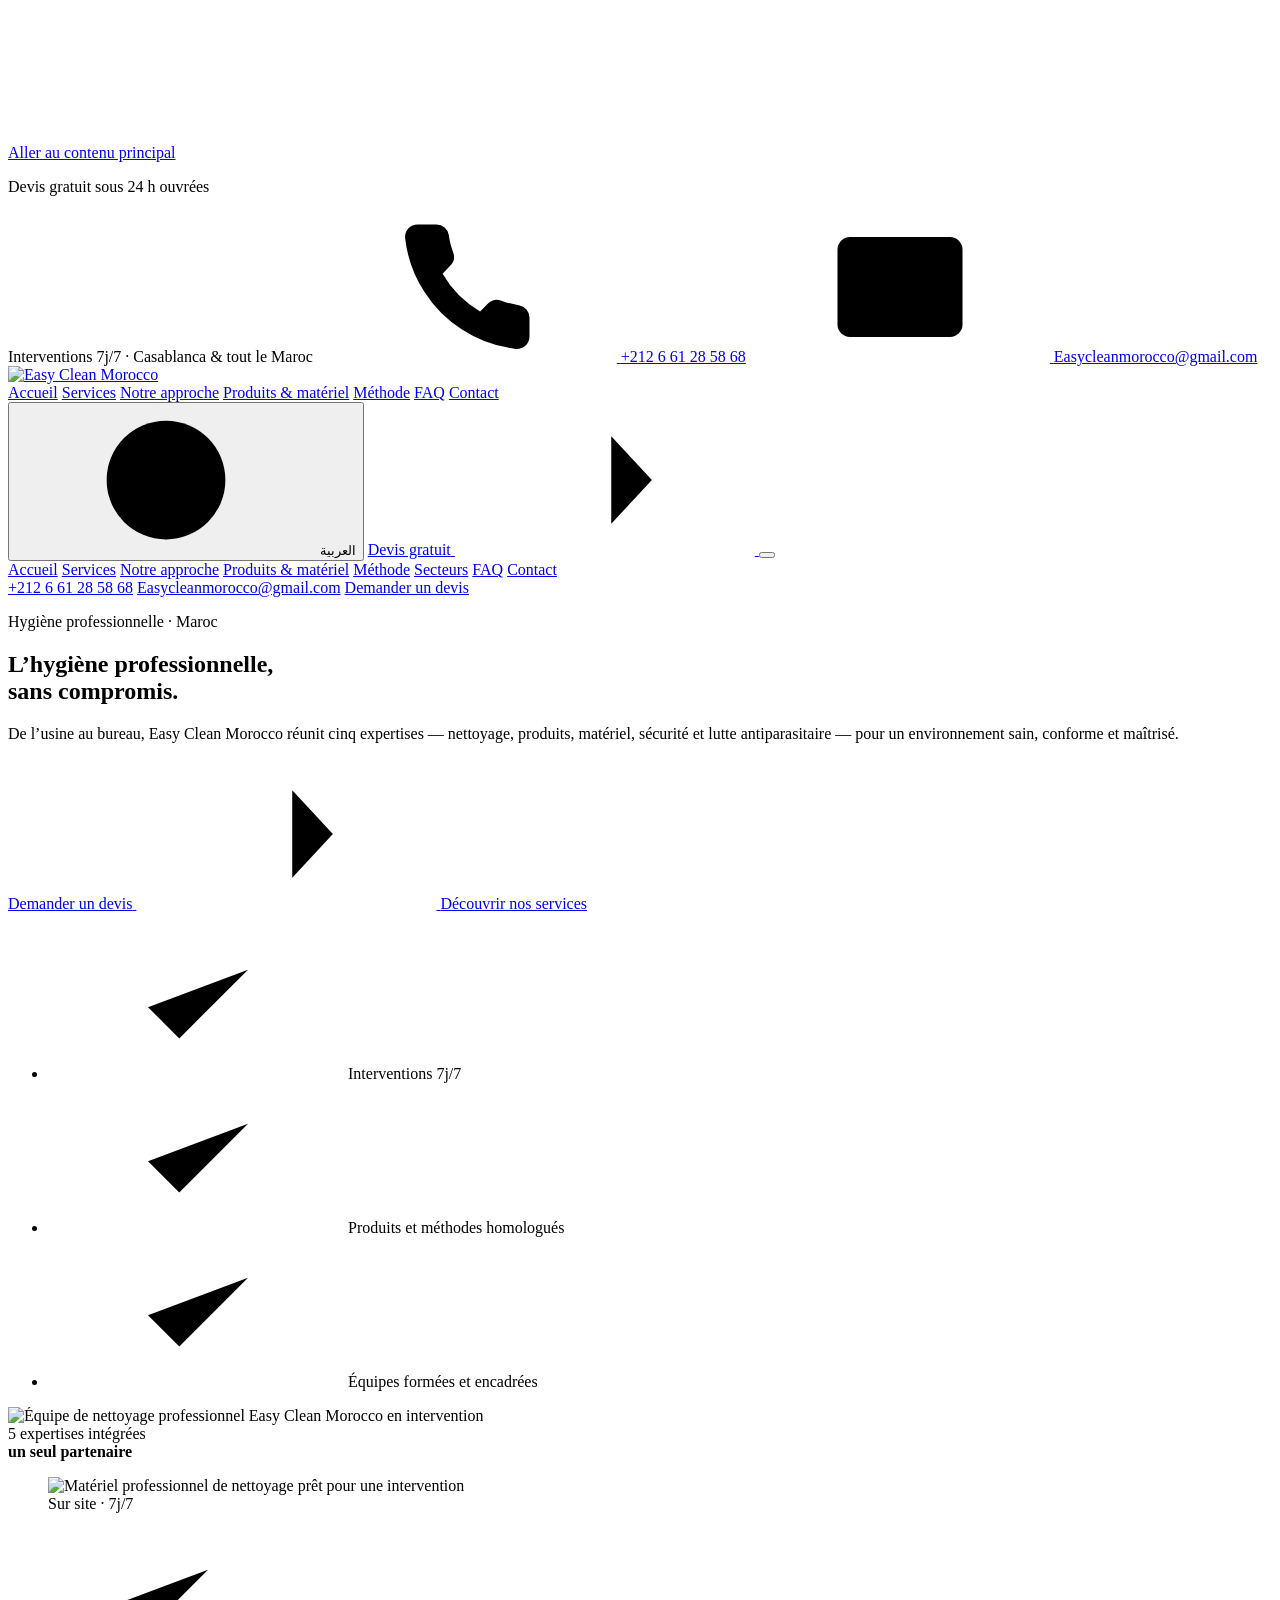
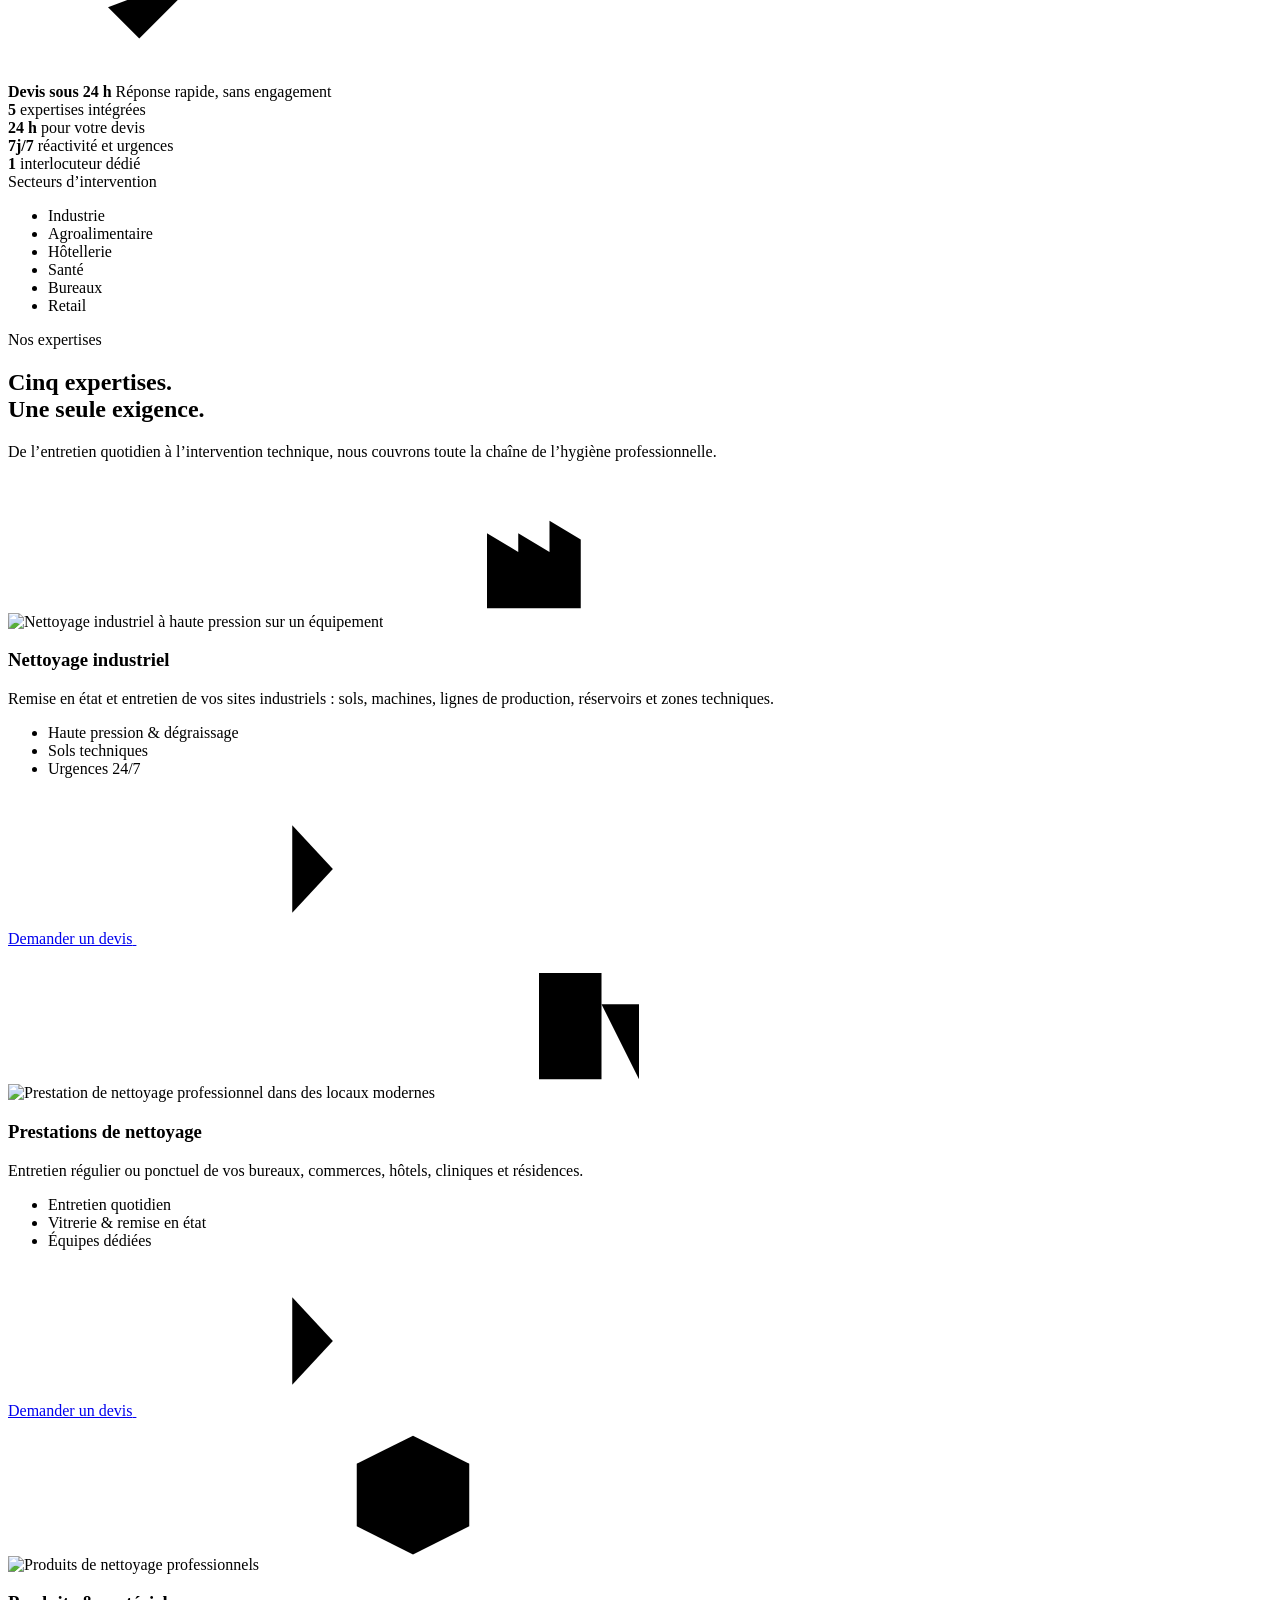
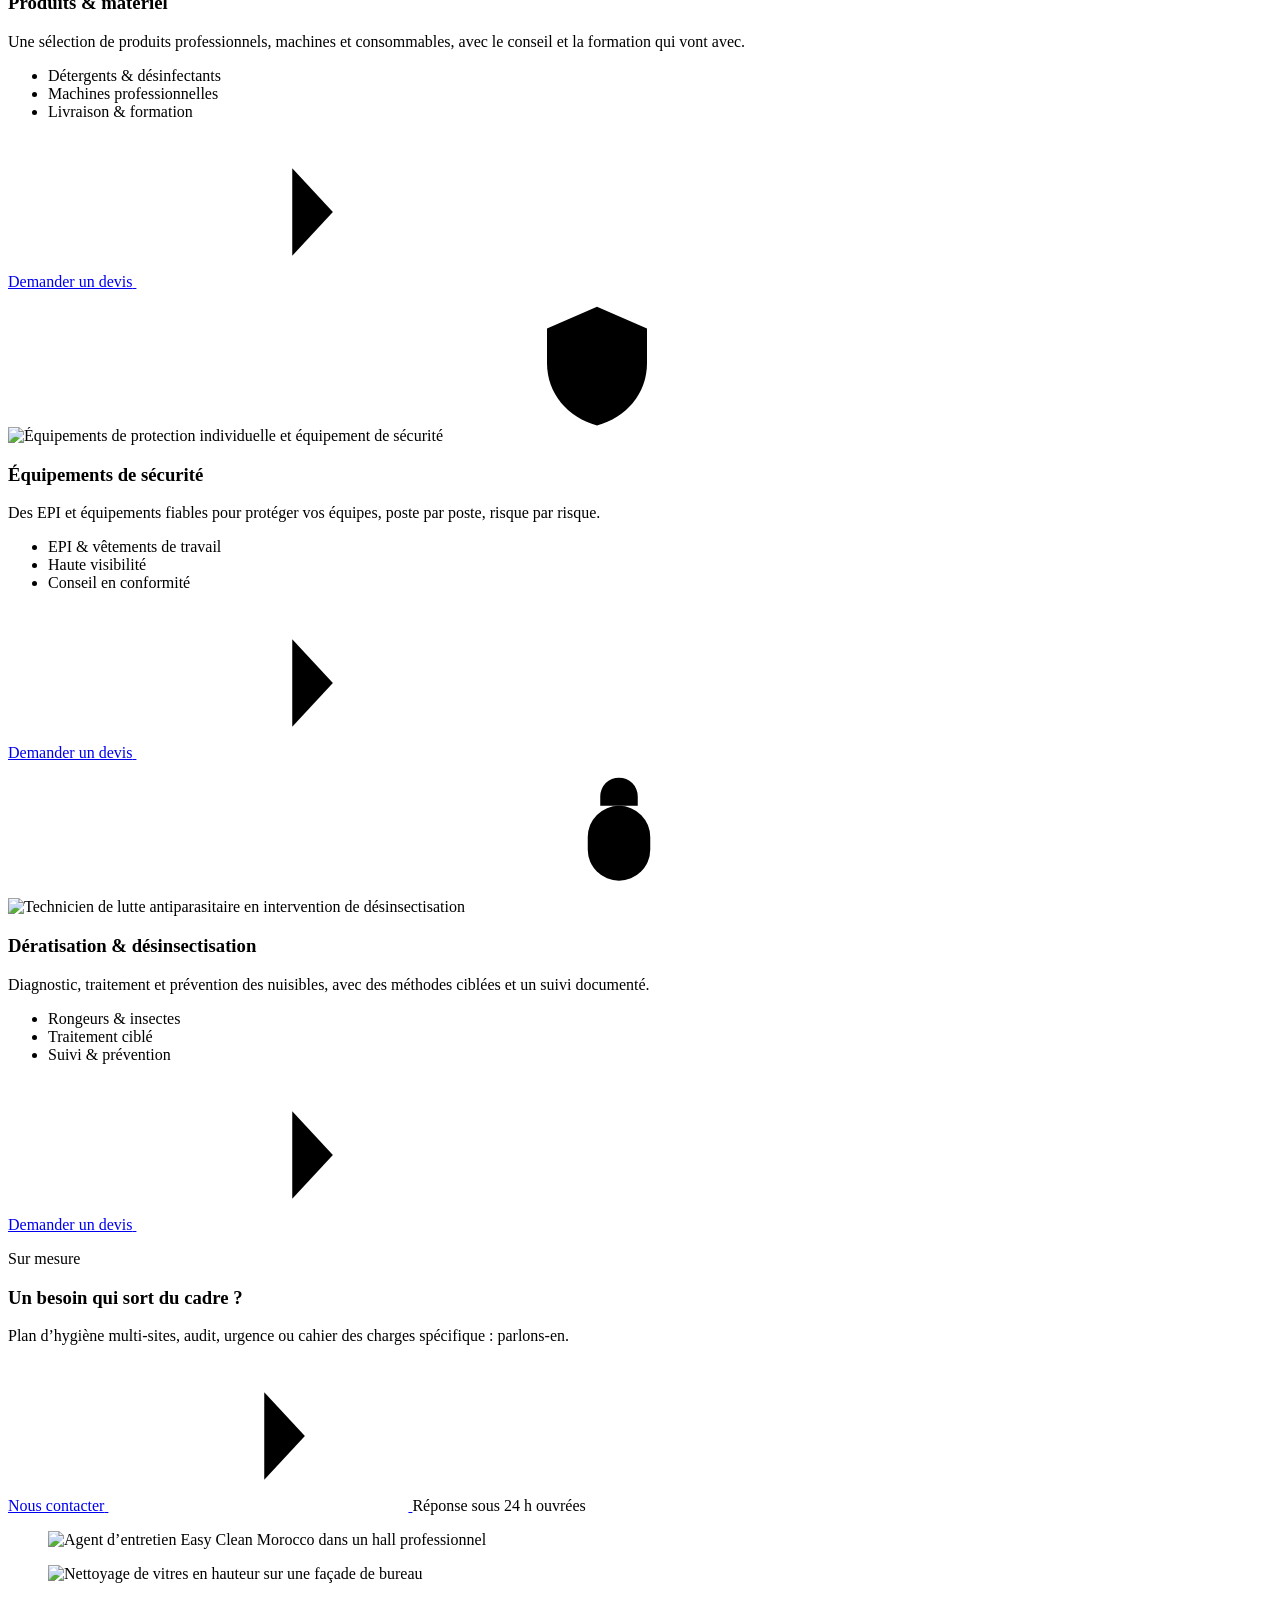
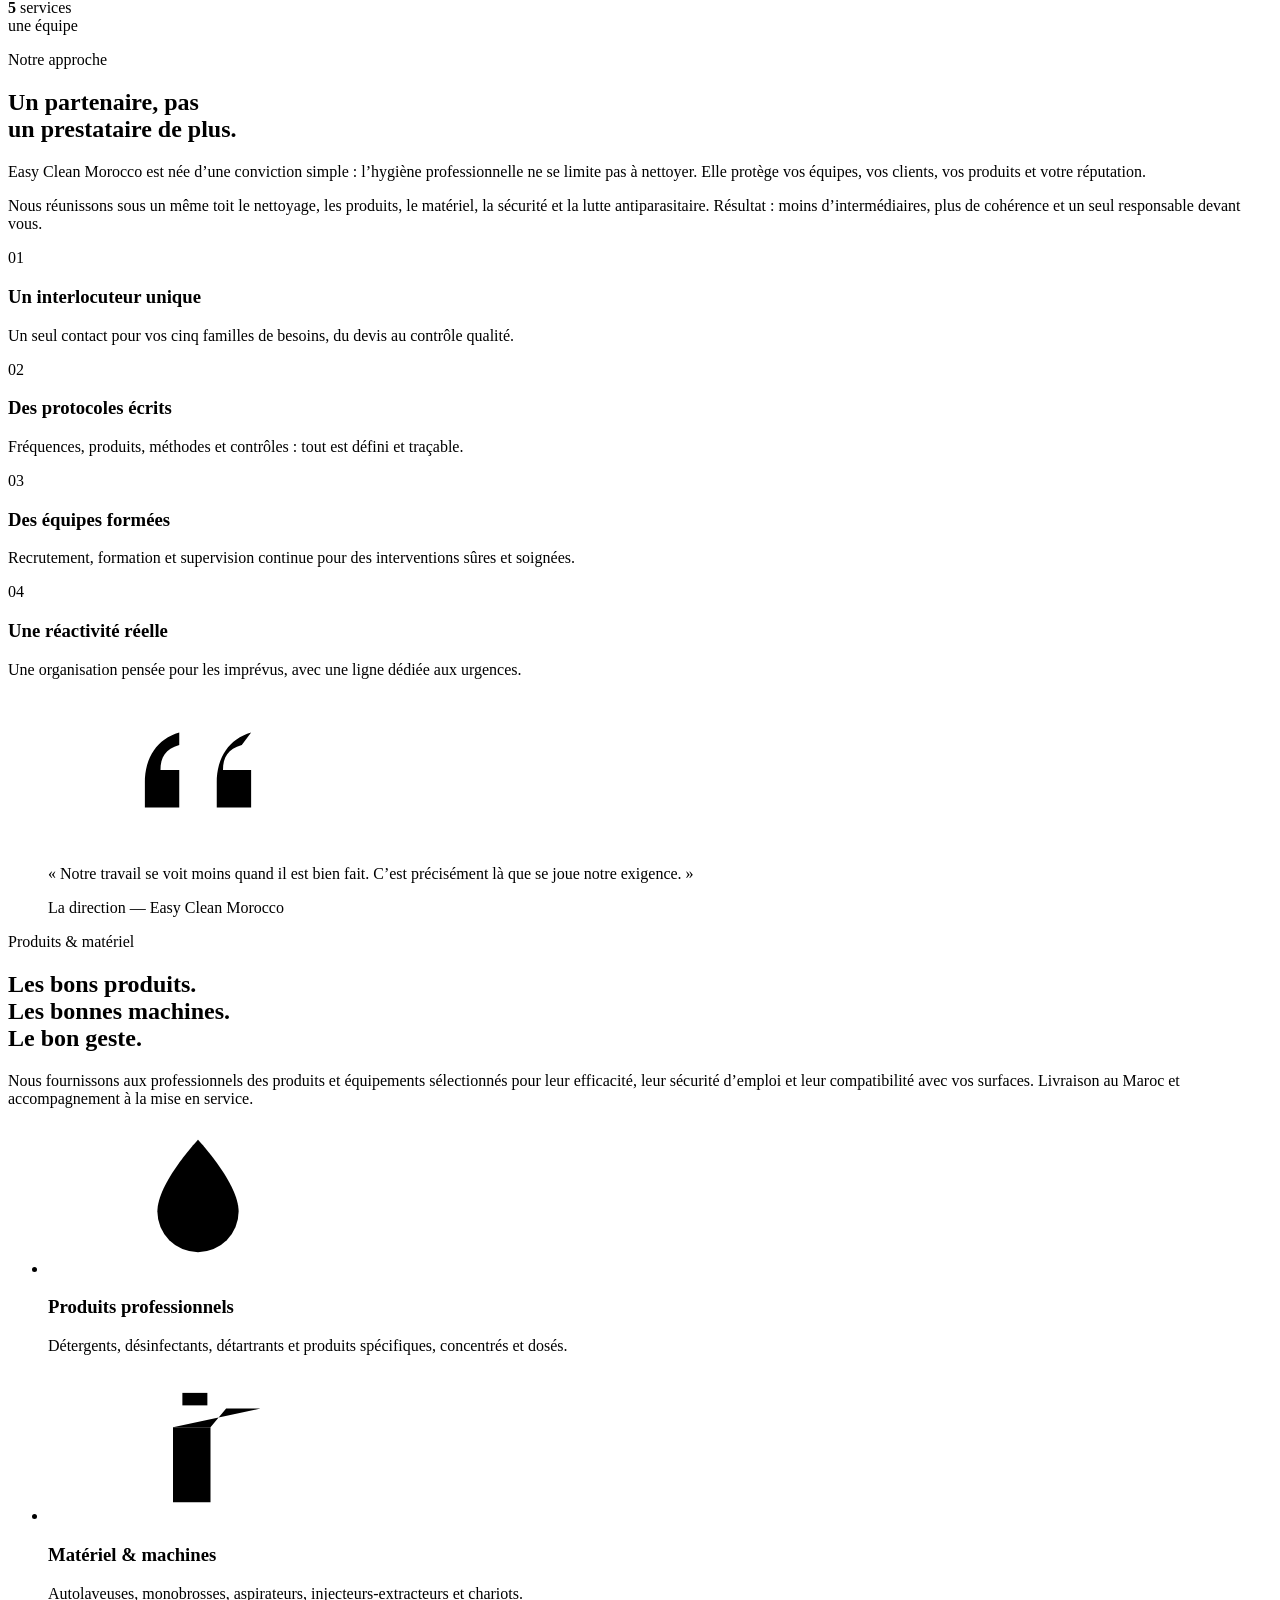
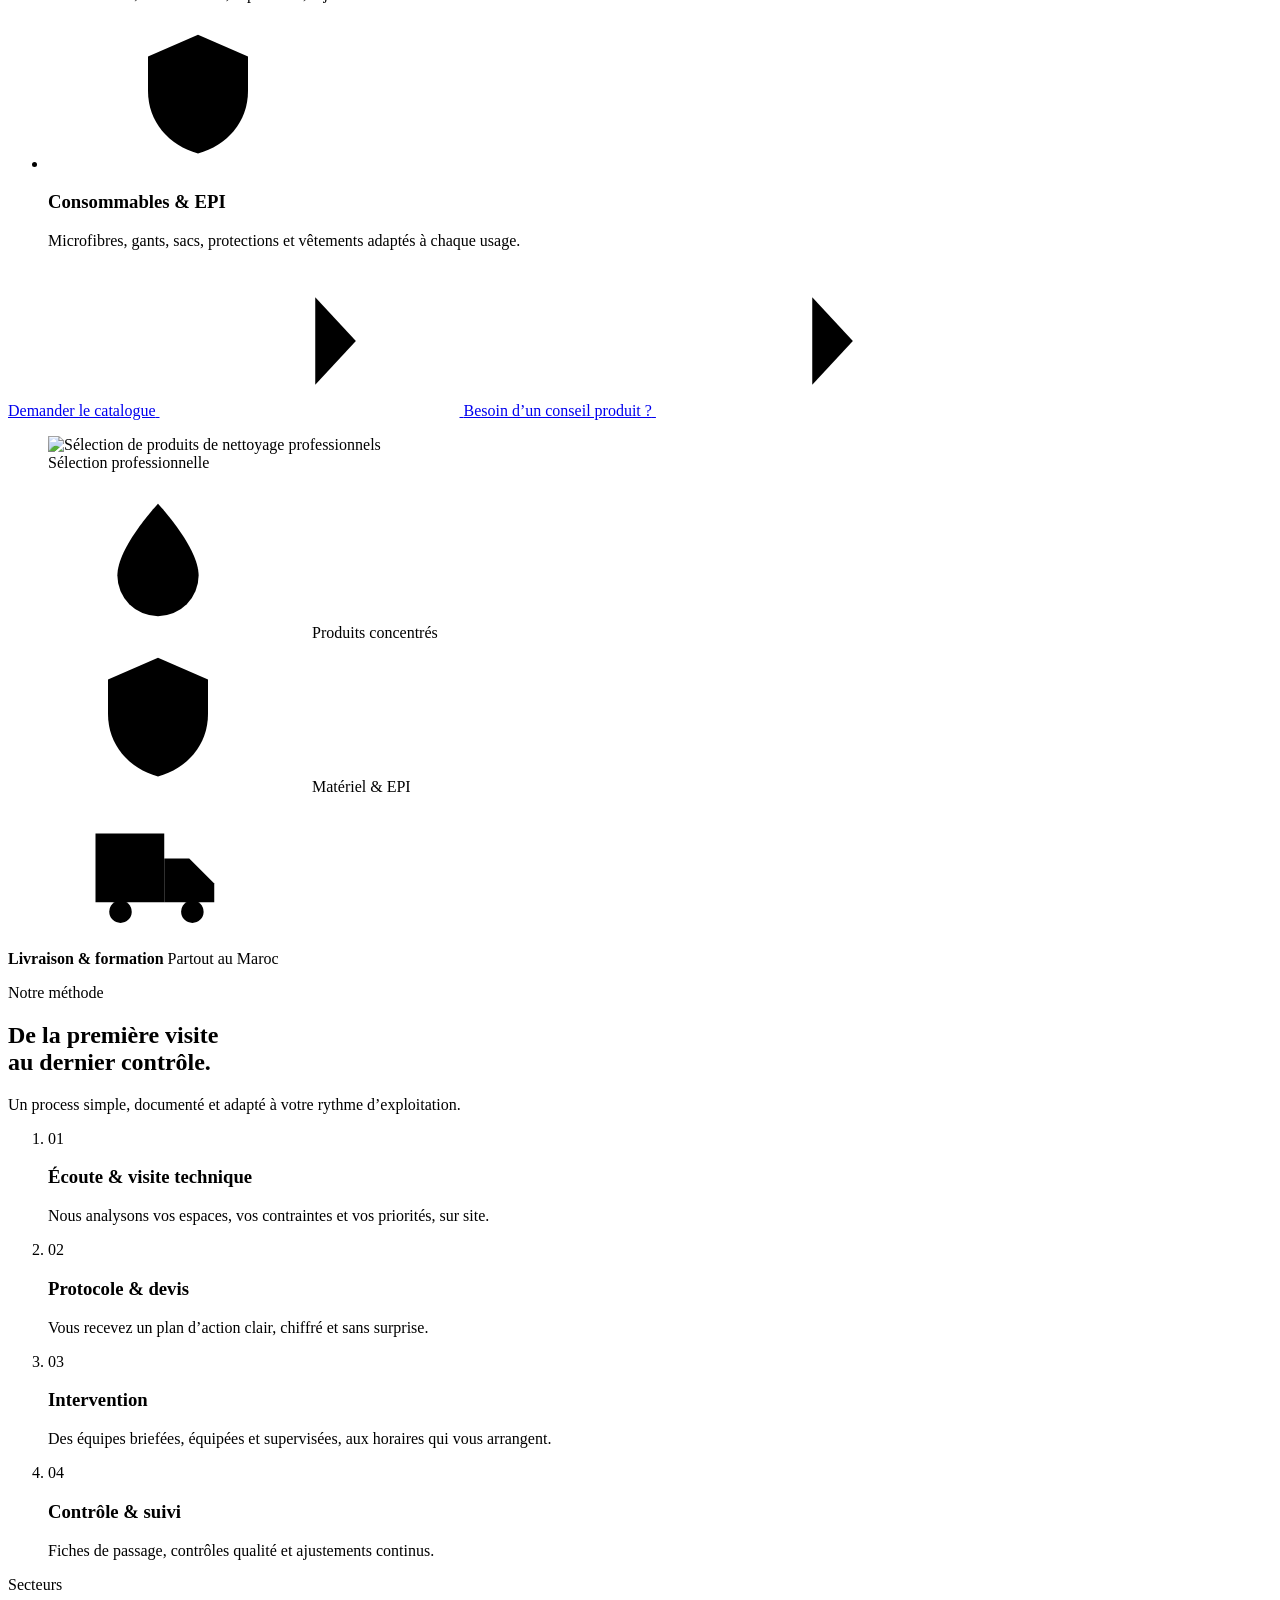
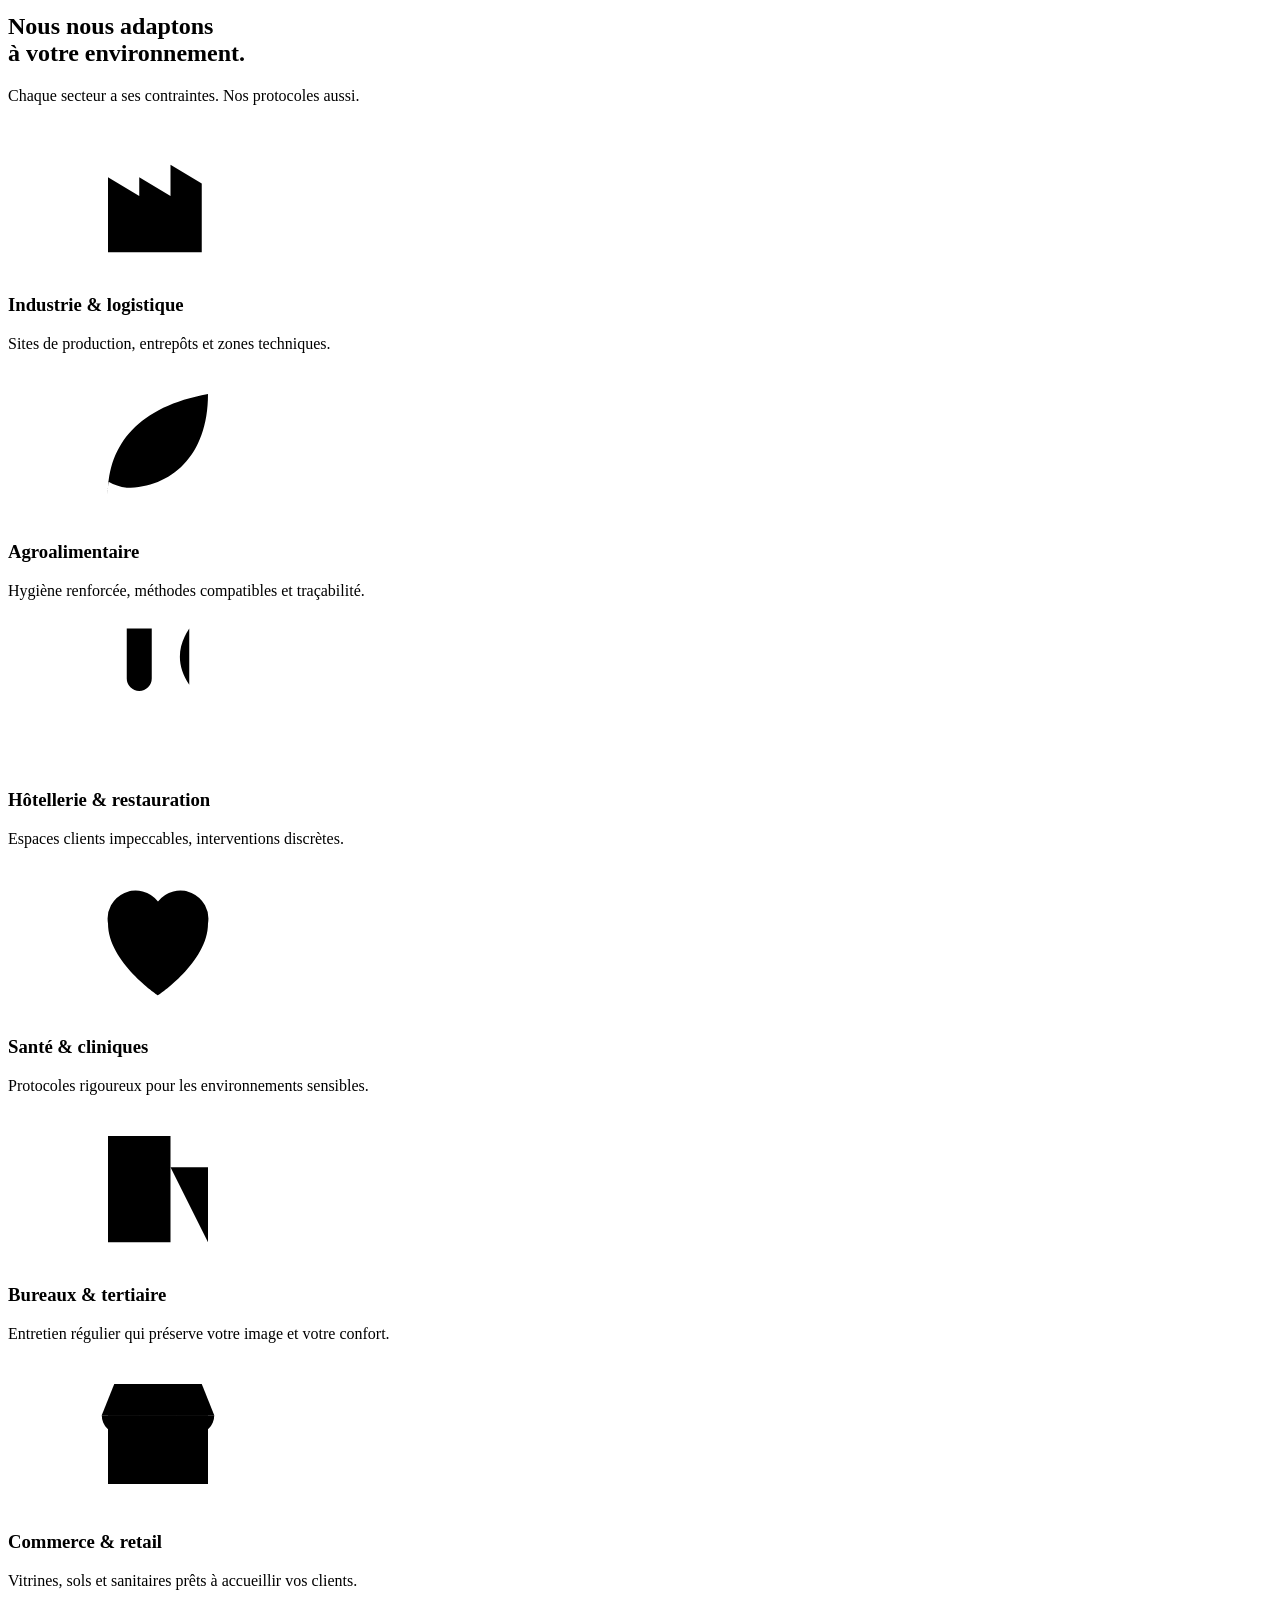
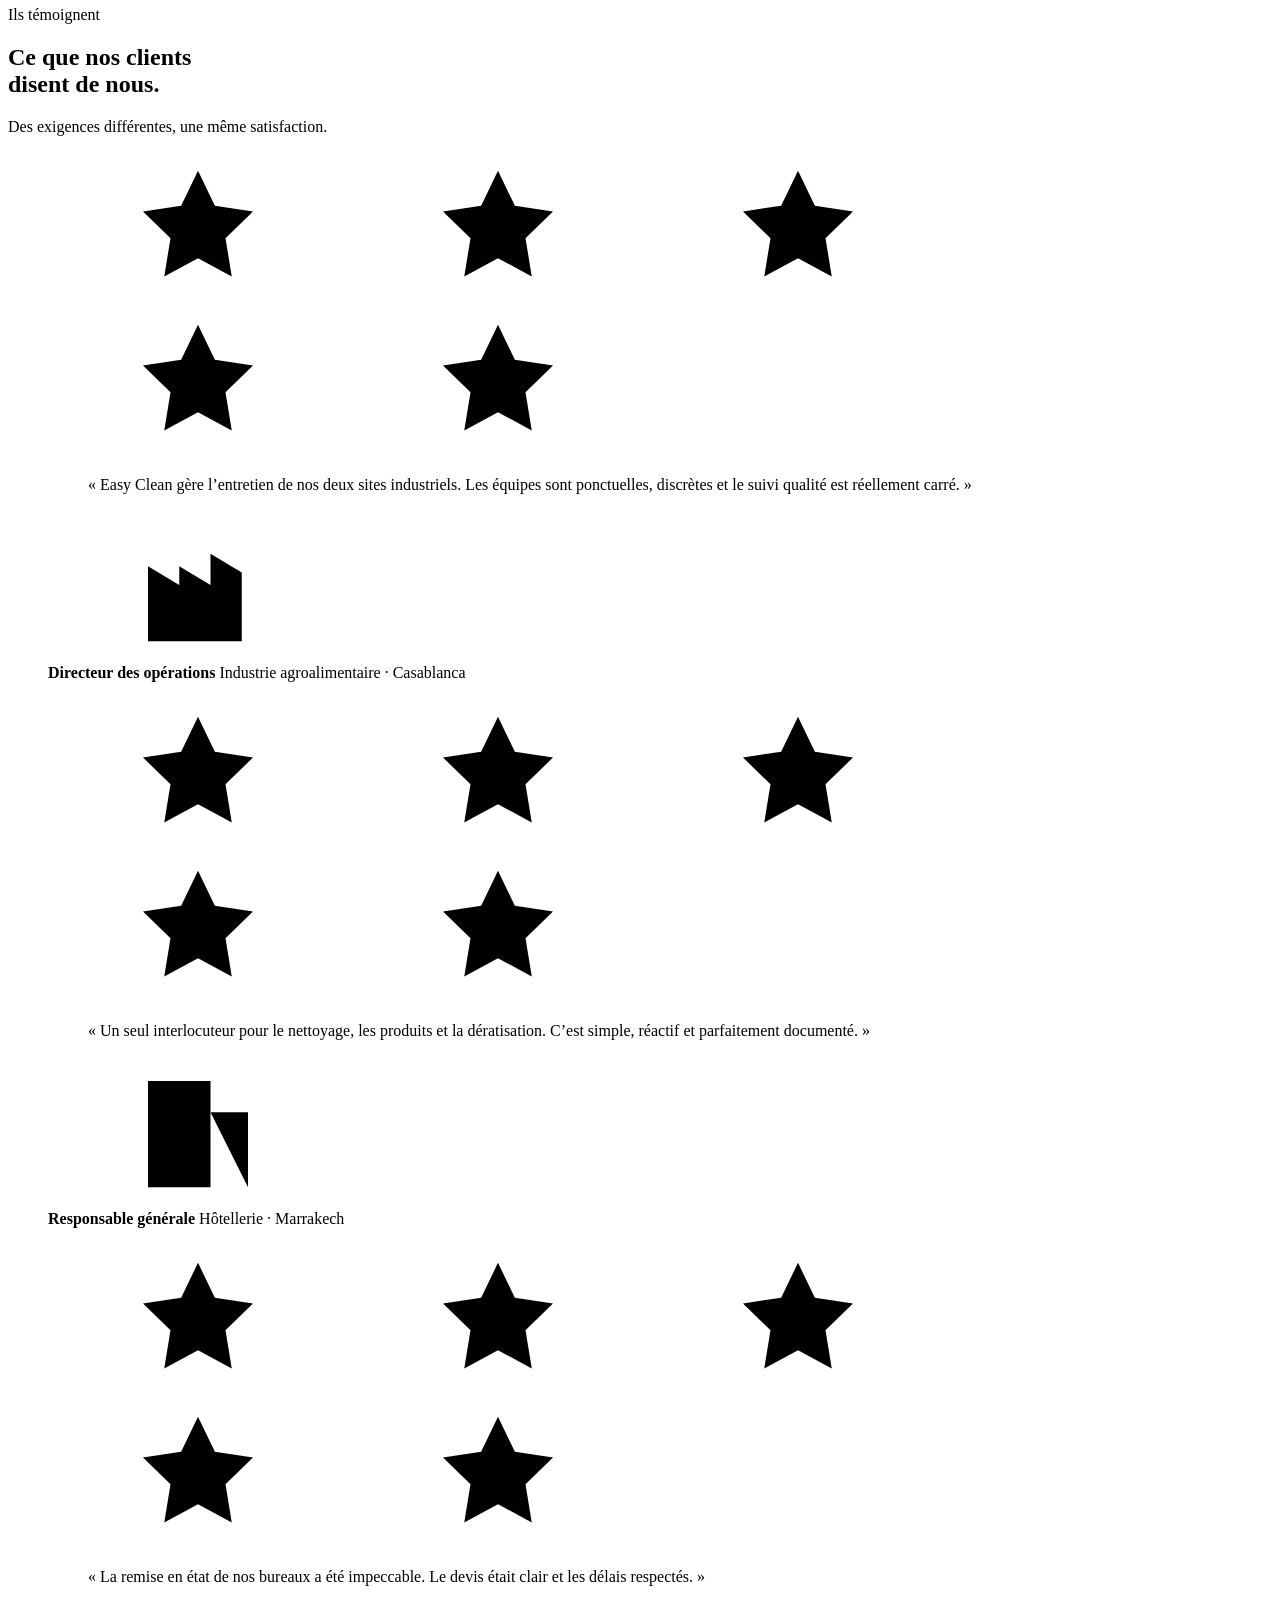
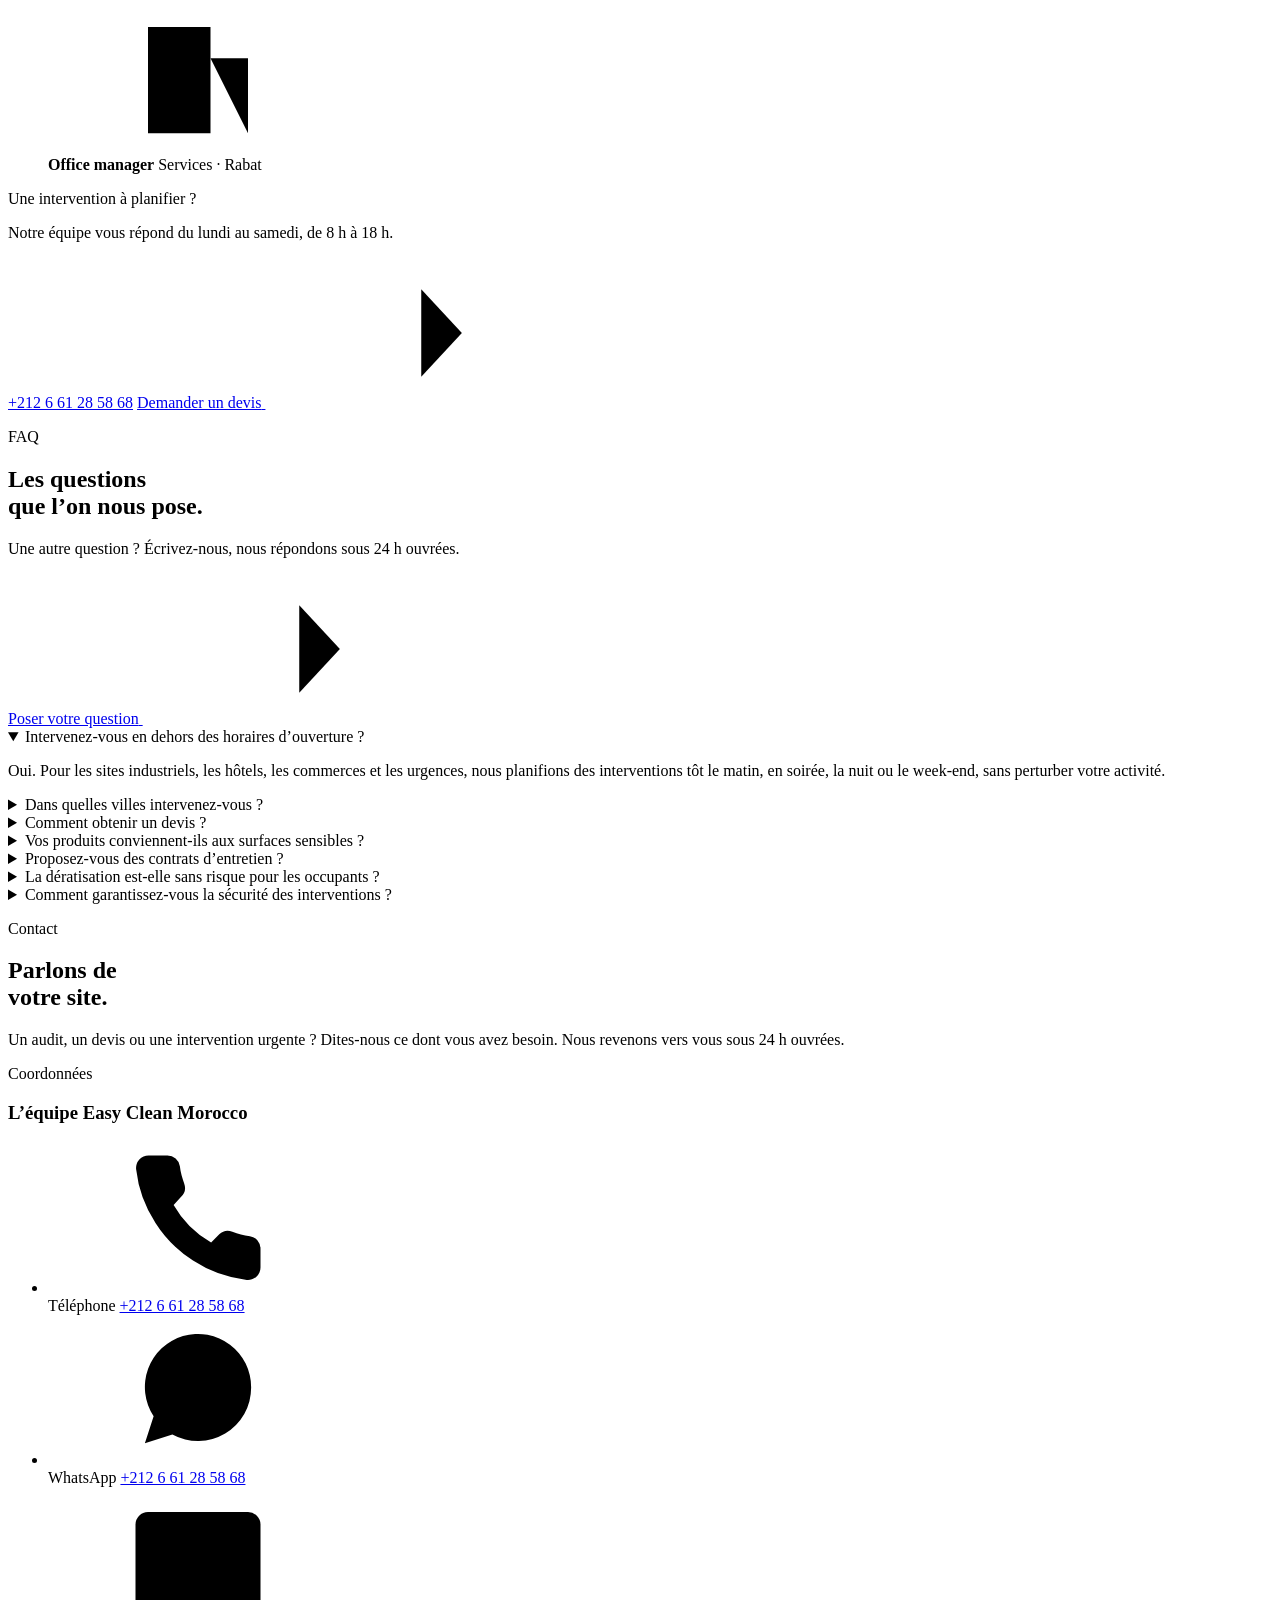
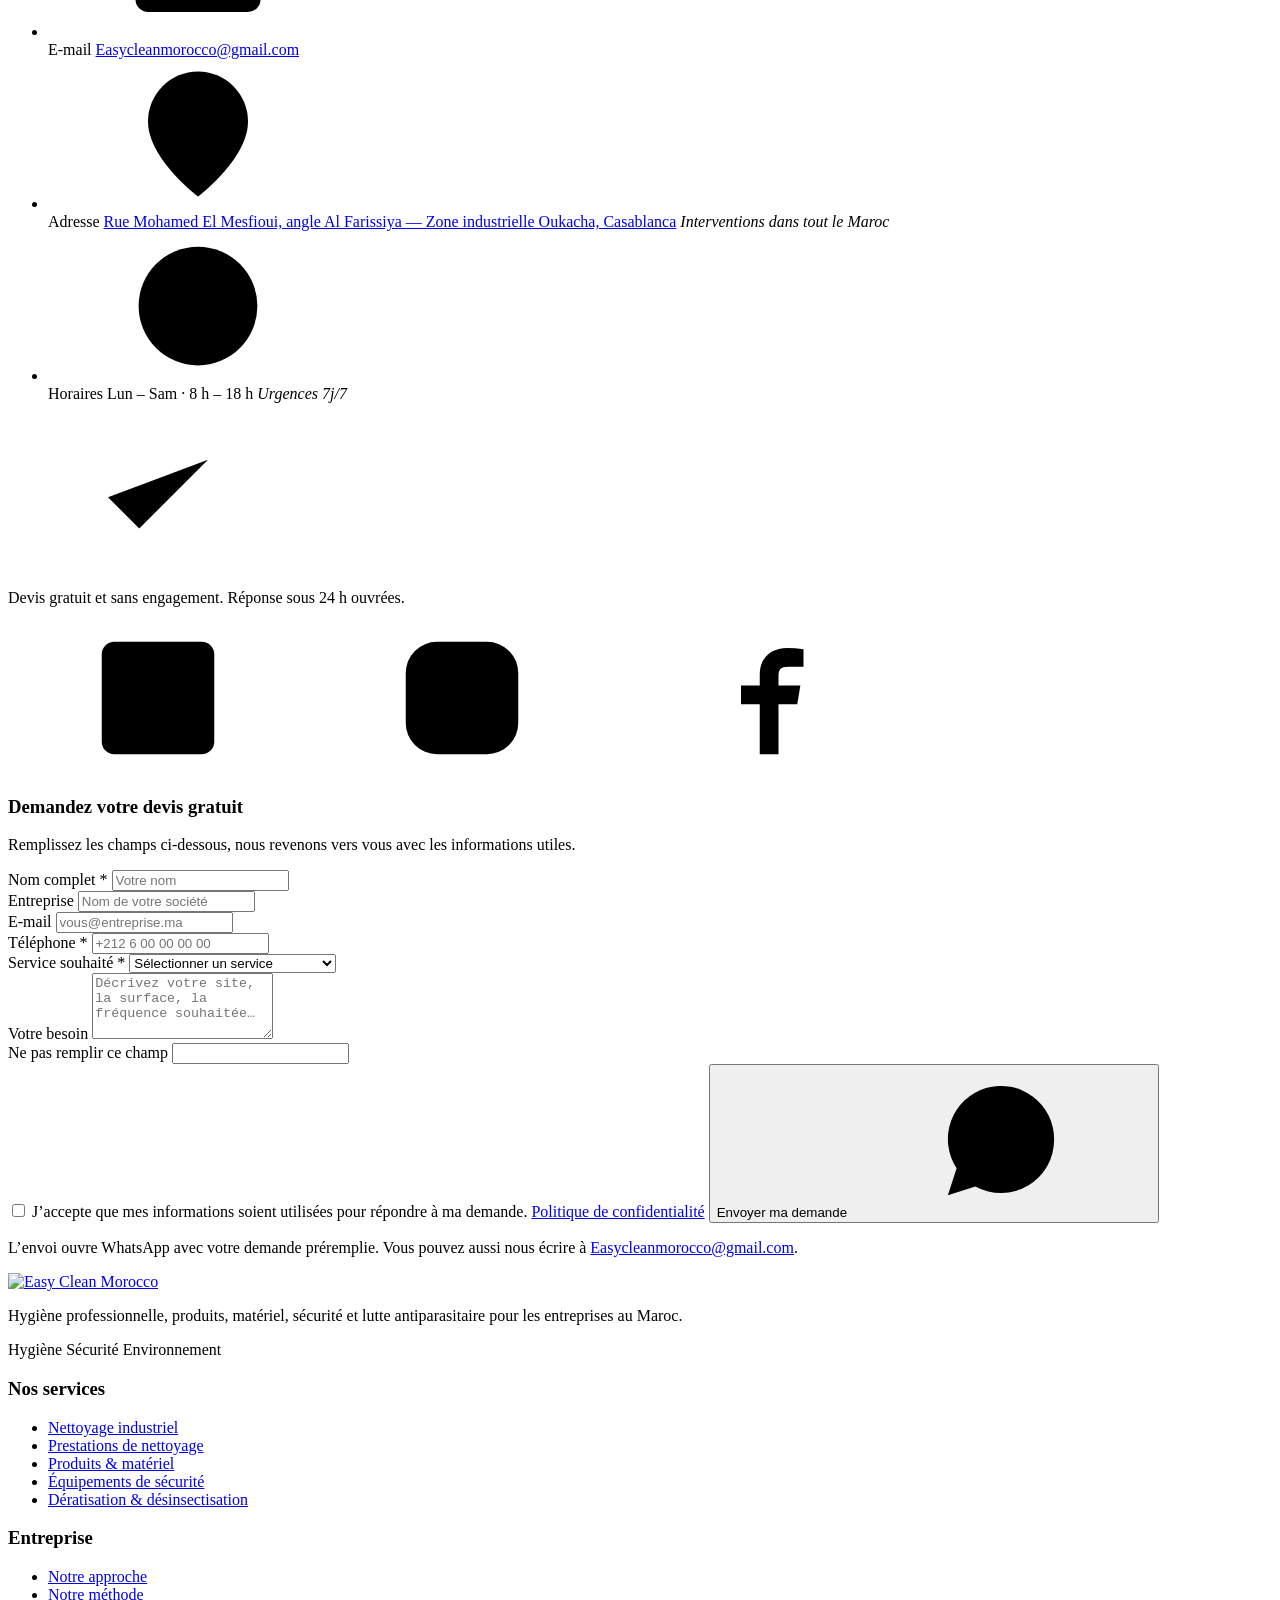
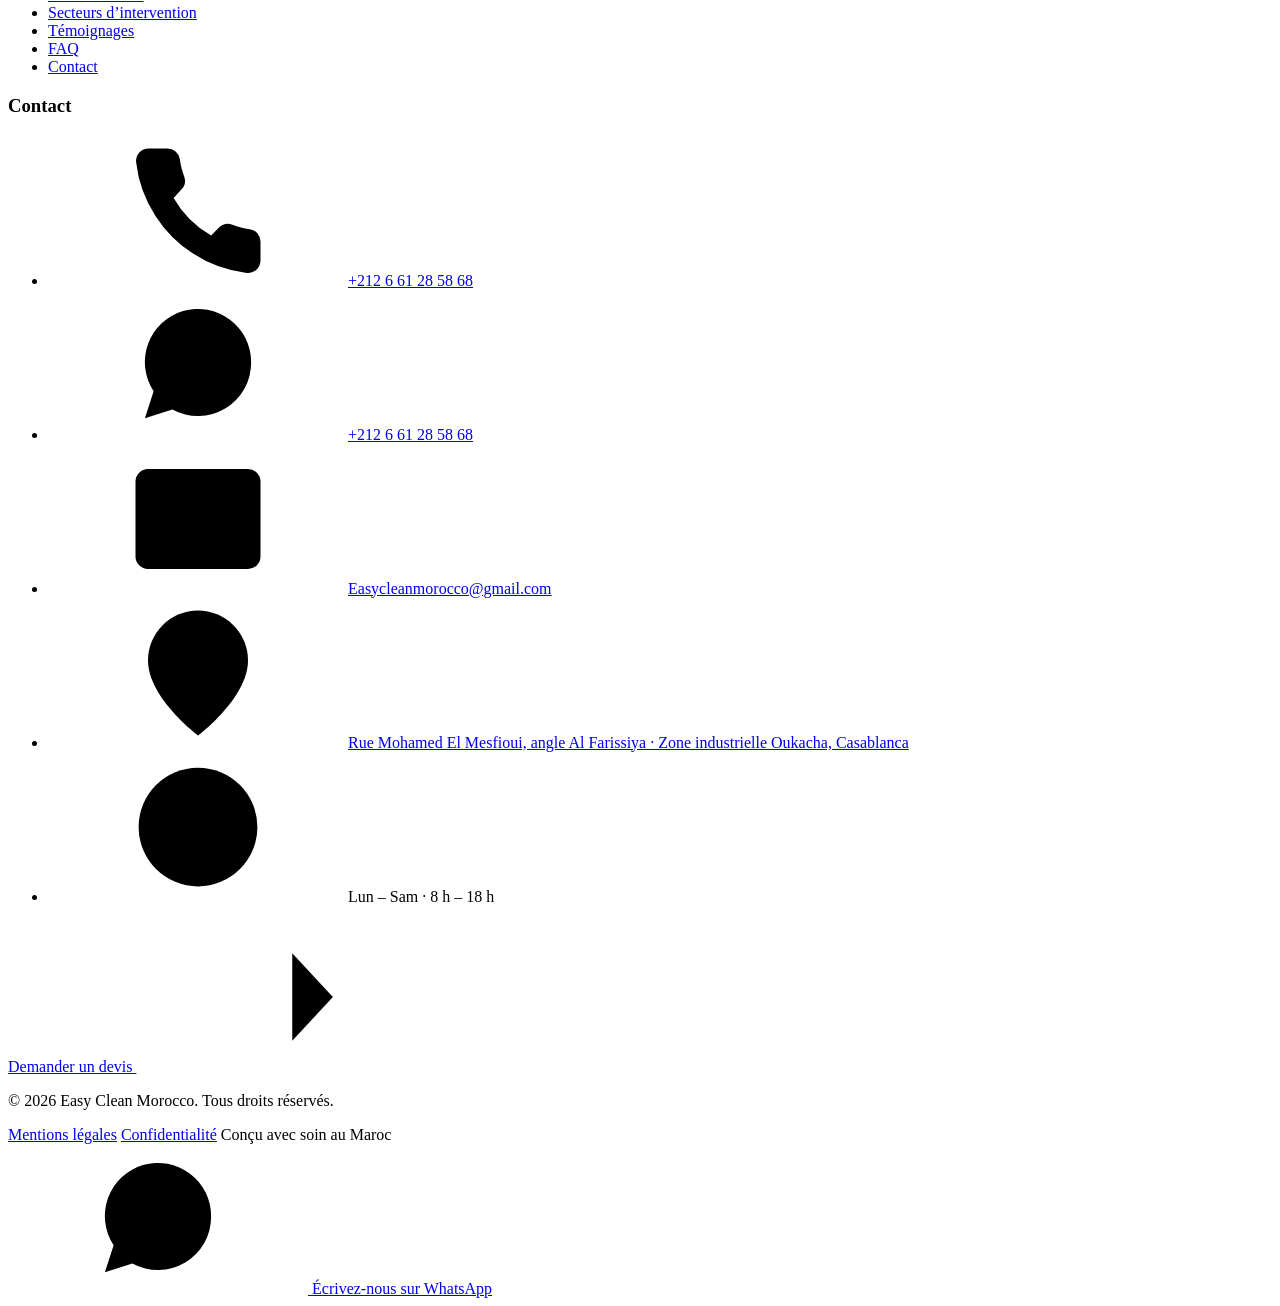
==== commit 4dc8cd84: "Ajouter e-mail Gmail, adresse complete Oukacha et lien Google Maps" ====
--- a/index.html
+++ b/index.html
@@ -34,7 +34,7 @@
   "description": "Entreprise d'hygiène professionnelle au Maroc : nettoyage industriel, prestations de nettoyage, produits et matériel, équipements de sécurité, dératisation et désinsectisation.",
   "url": "https://www.easycleanmorocco.ma/",
   "telephone": "+212661285868",
-  "email": "contact@easycleanmorocco.ma",
+  "email": "Easycleanmorocco@gmail.com",
   "contactPoint": {
     "@type": "ContactPoint",
     "telephone": "+212661285868",
@@ -45,9 +45,11 @@
   "priceRange": "Sur devis",
   "address": {
     "@type": "PostalAddress",
+    "streetAddress": "Rue Mohamed El Mesfioui, angle Al Farissiya, Zone industrielle Oukacha",
     "addressLocality": "Casablanca",
     "addressCountry": "MA"
   },
+  "hasMap": "https://maps.app.goo.gl/onoBj88PVNn3zAgy9?g_st=aw",
   "areaServed": ["Casablanca", "Rabat", "Marrakech", "Tanger", "Kénitra", "Agadir", "Maroc"],
   "openingHoursSpecification": [{
     "@type": "OpeningHoursSpecification",
@@ -153,7 +155,7 @@
     <div class="topbar__links">
       <span class="topbar__area" data-ar="تدخلات طوال أيام الأسبوع · الدار البيضاء وكل المغرب">Interventions 7j/7 · Casablanca &amp; tout le Maroc</span>
       <a href="tel:+212661285868"><svg class="ico"><use href="#i-phone"/></svg> <bdi dir="ltr">+212 6 61 28 58 68</bdi></a>
-      <a href="mailto:contact@easycleanmorocco.ma"><svg class="ico"><use href="#i-mail"/></svg> <bdi dir="ltr">contact@easycleanmorocco.ma</bdi></a>
+      <a href="mailto:Easycleanmorocco@gmail.com"><svg class="ico"><use href="#i-mail"/></svg> <bdi dir="ltr">Easycleanmorocco@gmail.com</bdi></a>
     </div>
   </div>
 </div>
@@ -203,7 +205,7 @@
   </nav>
   <div class="mobile-nav__foot">
     <a href="tel:+212661285868" class="mobile-nav__phone"><bdi dir="ltr">+212 6 61 28 58 68</bdi></a>
-    <a href="mailto:contact@easycleanmorocco.ma" class="mobile-nav__mail">contact@easycleanmorocco.ma</a>
+    <a href="mailto:Easycleanmorocco@gmail.com" class="mobile-nav__mail">Easycleanmorocco@gmail.com</a>
     <a href="#contact" class="btn btn--pink" data-ar="Demander un devis">Demander un devis</a>
   </div>
 </div>
@@ -800,14 +802,14 @@
             <span class="contact-list__icon"><svg class="ico" aria-hidden="true"><use href="#i-mail"/></svg></span>
             <div>
               <span class="contact-list__label" data-ar="البريد الإلكتروني">E-mail</span>
-              <a href="mailto:contact@easycleanmorocco.ma"><bdi dir="ltr">contact@easycleanmorocco.ma</bdi></a>
+              <a href="mailto:Easycleanmorocco@gmail.com"><bdi dir="ltr">Easycleanmorocco@gmail.com</bdi></a>
             </div>
           </li>
           <li>
             <span class="contact-list__icon"><svg class="ico" aria-hidden="true"><use href="#i-pin"/></svg></span>
             <div>
               <span class="contact-list__label" data-ar="العنوان">Adresse</span>
-              <span data-ar="الدار البيضاء، المغرب">Casablanca, Maroc</span>
+              <a href="https://maps.app.goo.gl/onoBj88PVNn3zAgy9?g_st=aw" target="_blank" rel="noopener" data-ar="زنقة محمد المسفيوي، زاوية الفارسية — المنطقة الصناعية وقاش، الدار البيضاء">Rue Mohamed El Mesfioui, angle Al Farissiya — Zone industrielle Oukacha, Casablanca</a>
               <em data-ar="تدخلات في كل المغرب">Interventions dans tout le Maroc</em>
             </div>
           </li>
@@ -889,7 +891,7 @@
           <svg class="ico" aria-hidden="true"><use href="#i-whatsapp"/></svg>
         </button>
 
-        <p class="form-note" data-ar="الإرسال يفتح واتساب مع رسالتكم جاهزة. يمكنكم أيضاً مراسلتنا على contact@easycleanmorocco.ma.">L’envoi ouvre WhatsApp avec votre demande préremplie. Vous pouvez aussi nous écrire à <a href="mailto:contact@easycleanmorocco.ma">contact@easycleanmorocco.ma</a>.</p>
+        <p class="form-note" data-ar="الإرسال يفتح واتساب مع رسالتكم جاهزة. يمكنكم أيضاً مراسلتنا على Easycleanmorocco@gmail.com.">L’envoi ouvre WhatsApp avec votre demande préremplie. Vous pouvez aussi nous écrire à <a href="mailto:Easycleanmorocco@gmail.com">Easycleanmorocco@gmail.com</a>.</p>
         <div class="form-status" id="formStatus" role="status" aria-live="polite"></div>
       </form>
     </div>
@@ -941,8 +943,8 @@
         <ul class="footer__contact-list">
           <li><svg class="ico" aria-hidden="true"><use href="#i-phone"/></svg><a href="tel:+212661285868"><bdi dir="ltr">+212 6 61 28 58 68</bdi></a></li>
           <li><svg class="ico" aria-hidden="true"><use href="#i-whatsapp"/></svg><a href="https://wa.me/212661285868" target="_blank" rel="noopener"><bdi dir="ltr">+212 6 61 28 58 68</bdi></a></li>
-          <li><svg class="ico" aria-hidden="true"><use href="#i-mail"/></svg><a href="mailto:contact@easycleanmorocco.ma"><bdi dir="ltr">contact@easycleanmorocco.ma</bdi></a></li>
-          <li><svg class="ico" aria-hidden="true"><use href="#i-pin"/></svg><span data-ar="الدار البيضاء، المغرب">Casablanca, Maroc</span></li>
+          <li><svg class="ico" aria-hidden="true"><use href="#i-mail"/></svg><a href="mailto:Easycleanmorocco@gmail.com"><bdi dir="ltr">Easycleanmorocco@gmail.com</bdi></a></li>
+          <li><svg class="ico" aria-hidden="true"><use href="#i-pin"/></svg><a href="https://maps.app.goo.gl/onoBj88PVNn3zAgy9?g_st=aw" target="_blank" rel="noopener" data-ar="زنقة محمد المسفيوي، زاوية الفارسية · المنطقة الصناعية وقاش، الدار البيضاء">Rue Mohamed El Mesfioui, angle Al Farissiya · Zone industrielle Oukacha, Casablanca</a></li>
           <li><svg class="ico" aria-hidden="true"><use href="#i-clock"/></svg><span data-ar="الاثنين – السبت · من الثامنة صباحاً إلى السادسة مساءً">Lun – Sam · 8 h – 18 h</span></li>
         </ul>
         <a href="#contact" class="footer__cta"><span data-ar="اطلب عرض سعر">Demander un devis</span> <svg class="ico ico--arrow" aria-hidden="true"><use href="#i-arrow"/></svg></a>
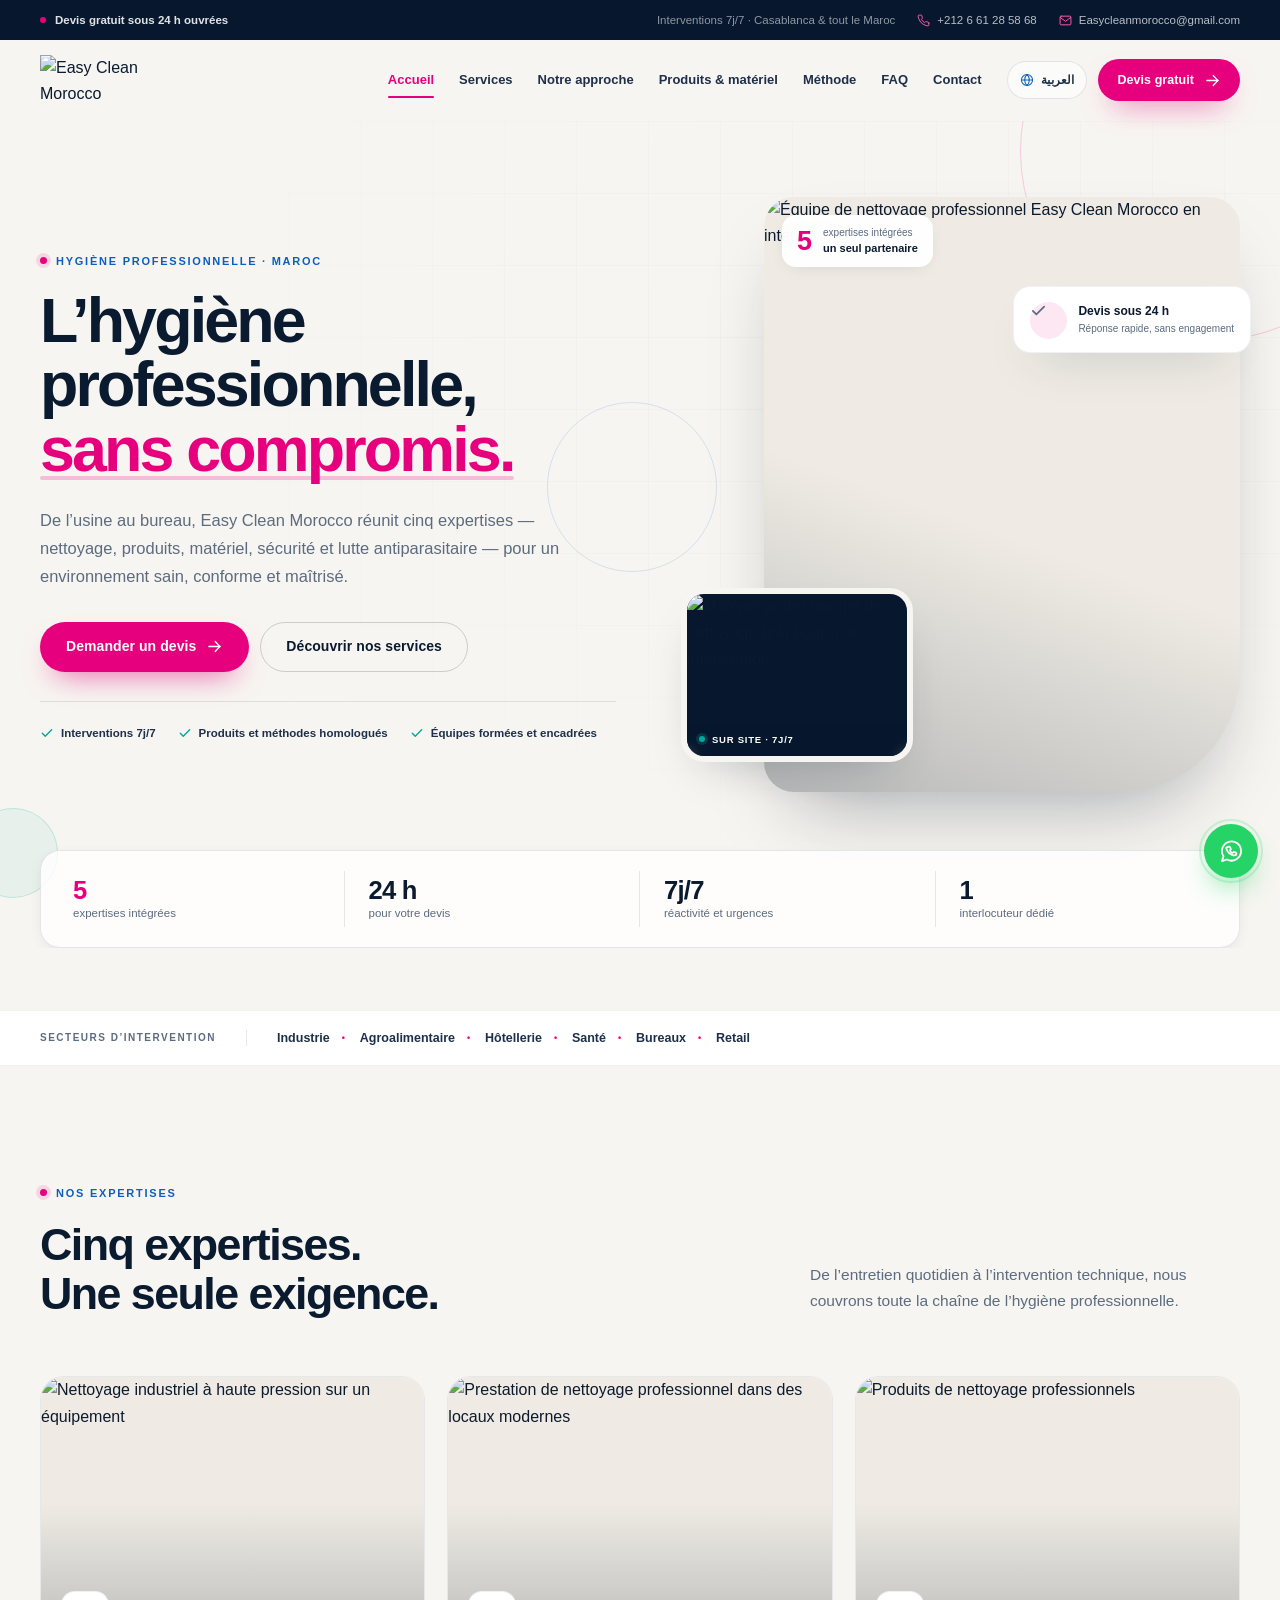
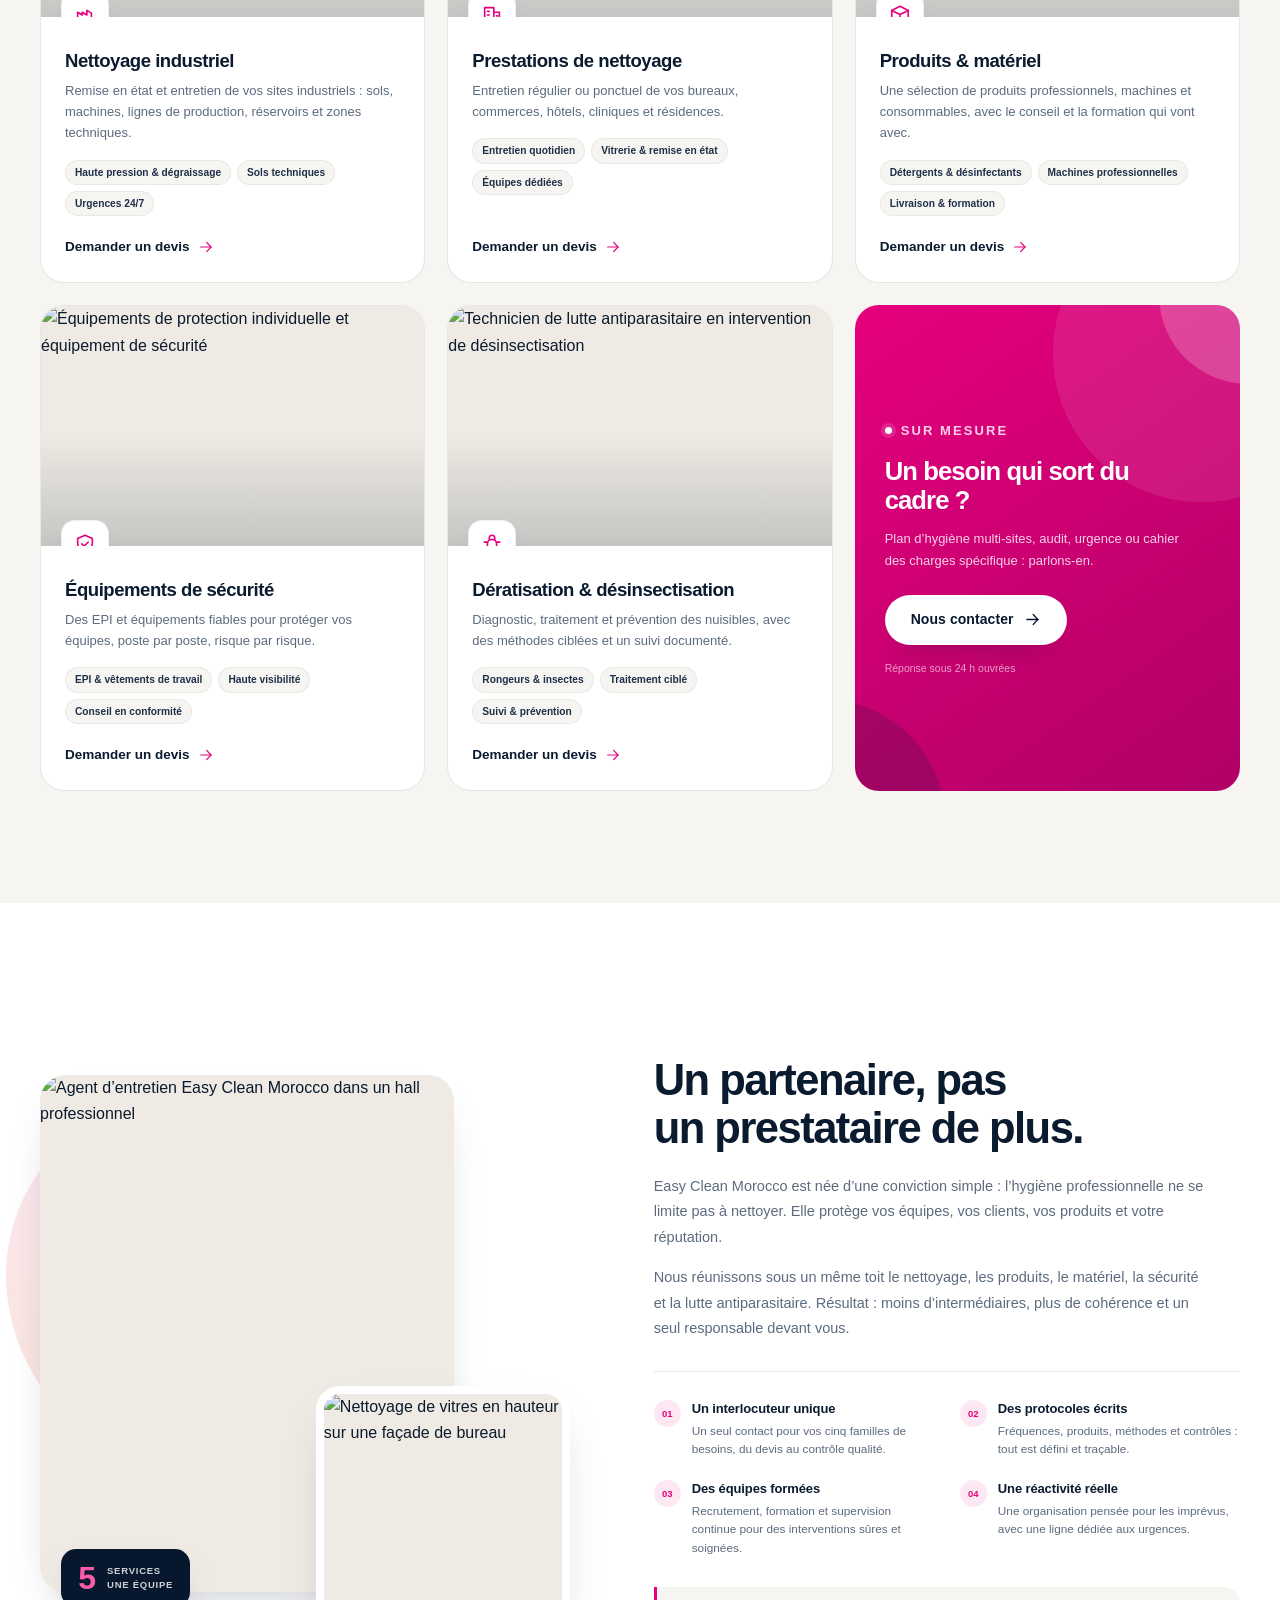
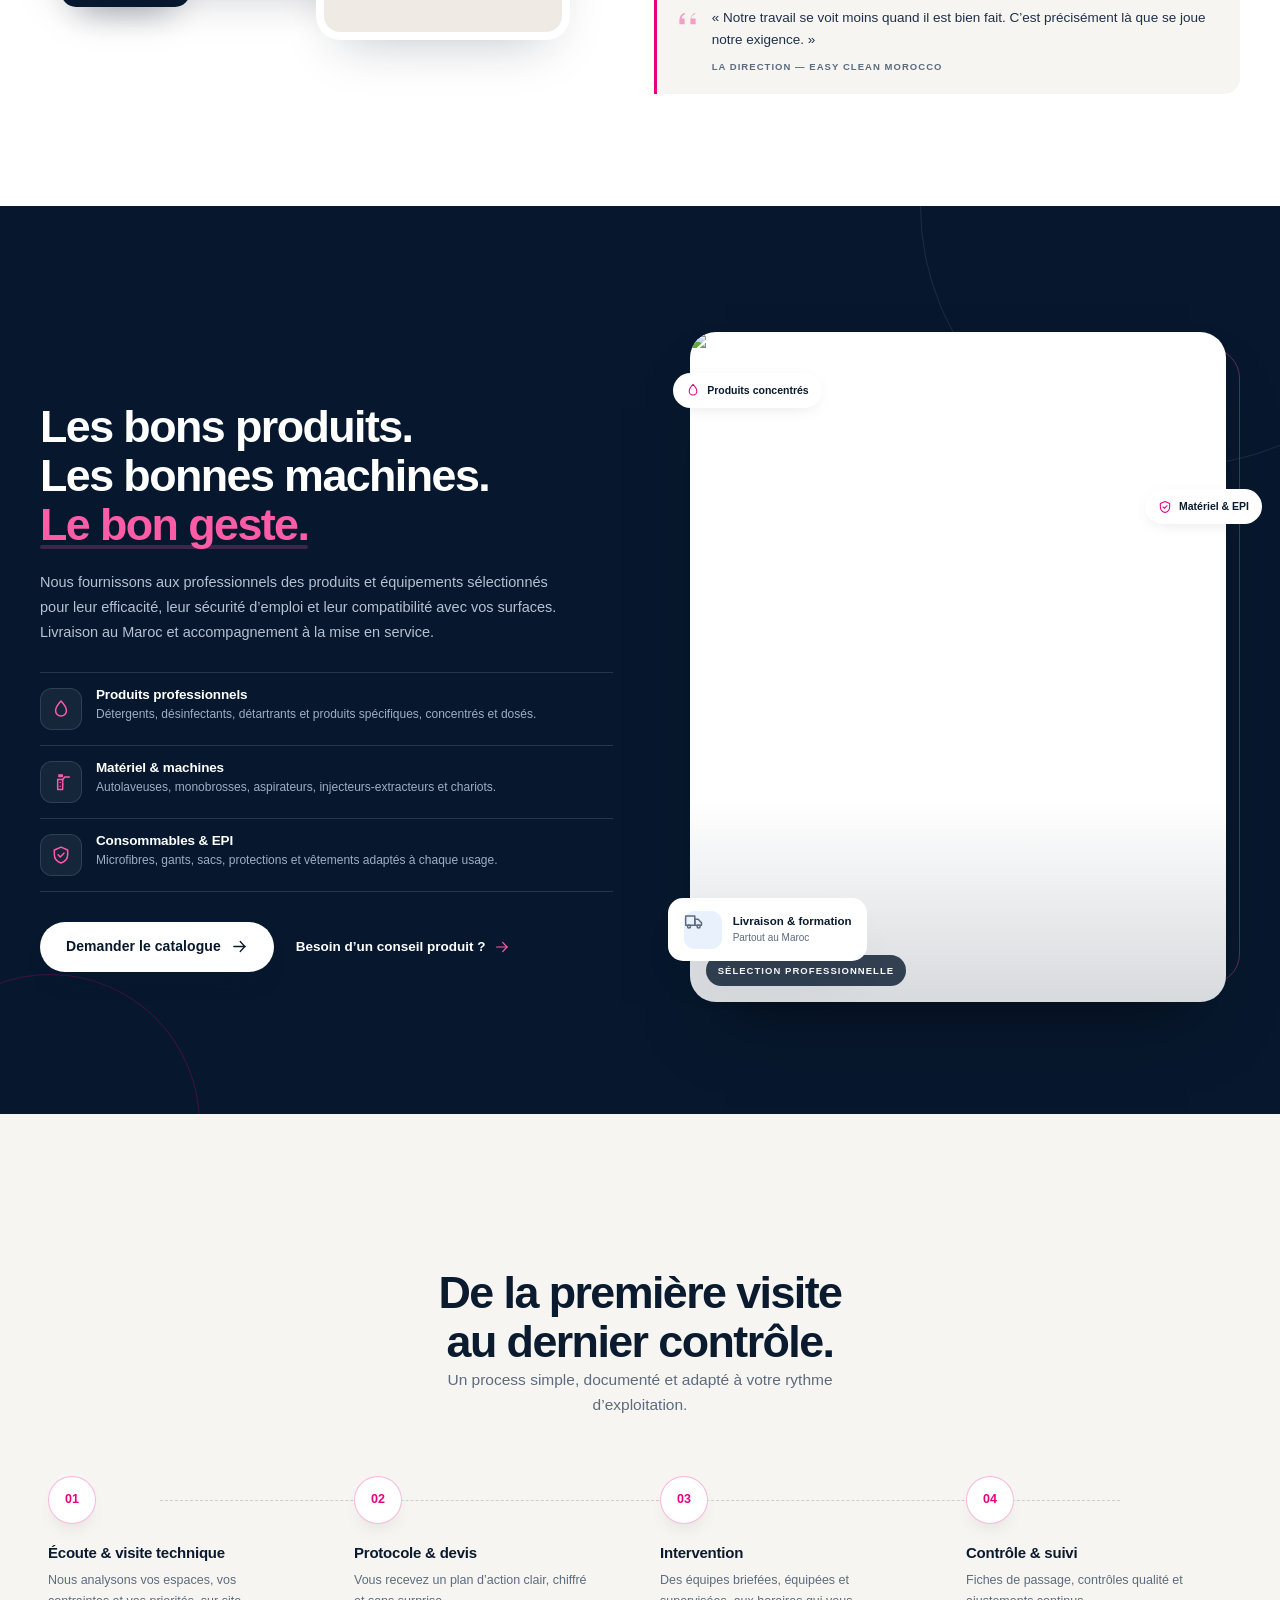
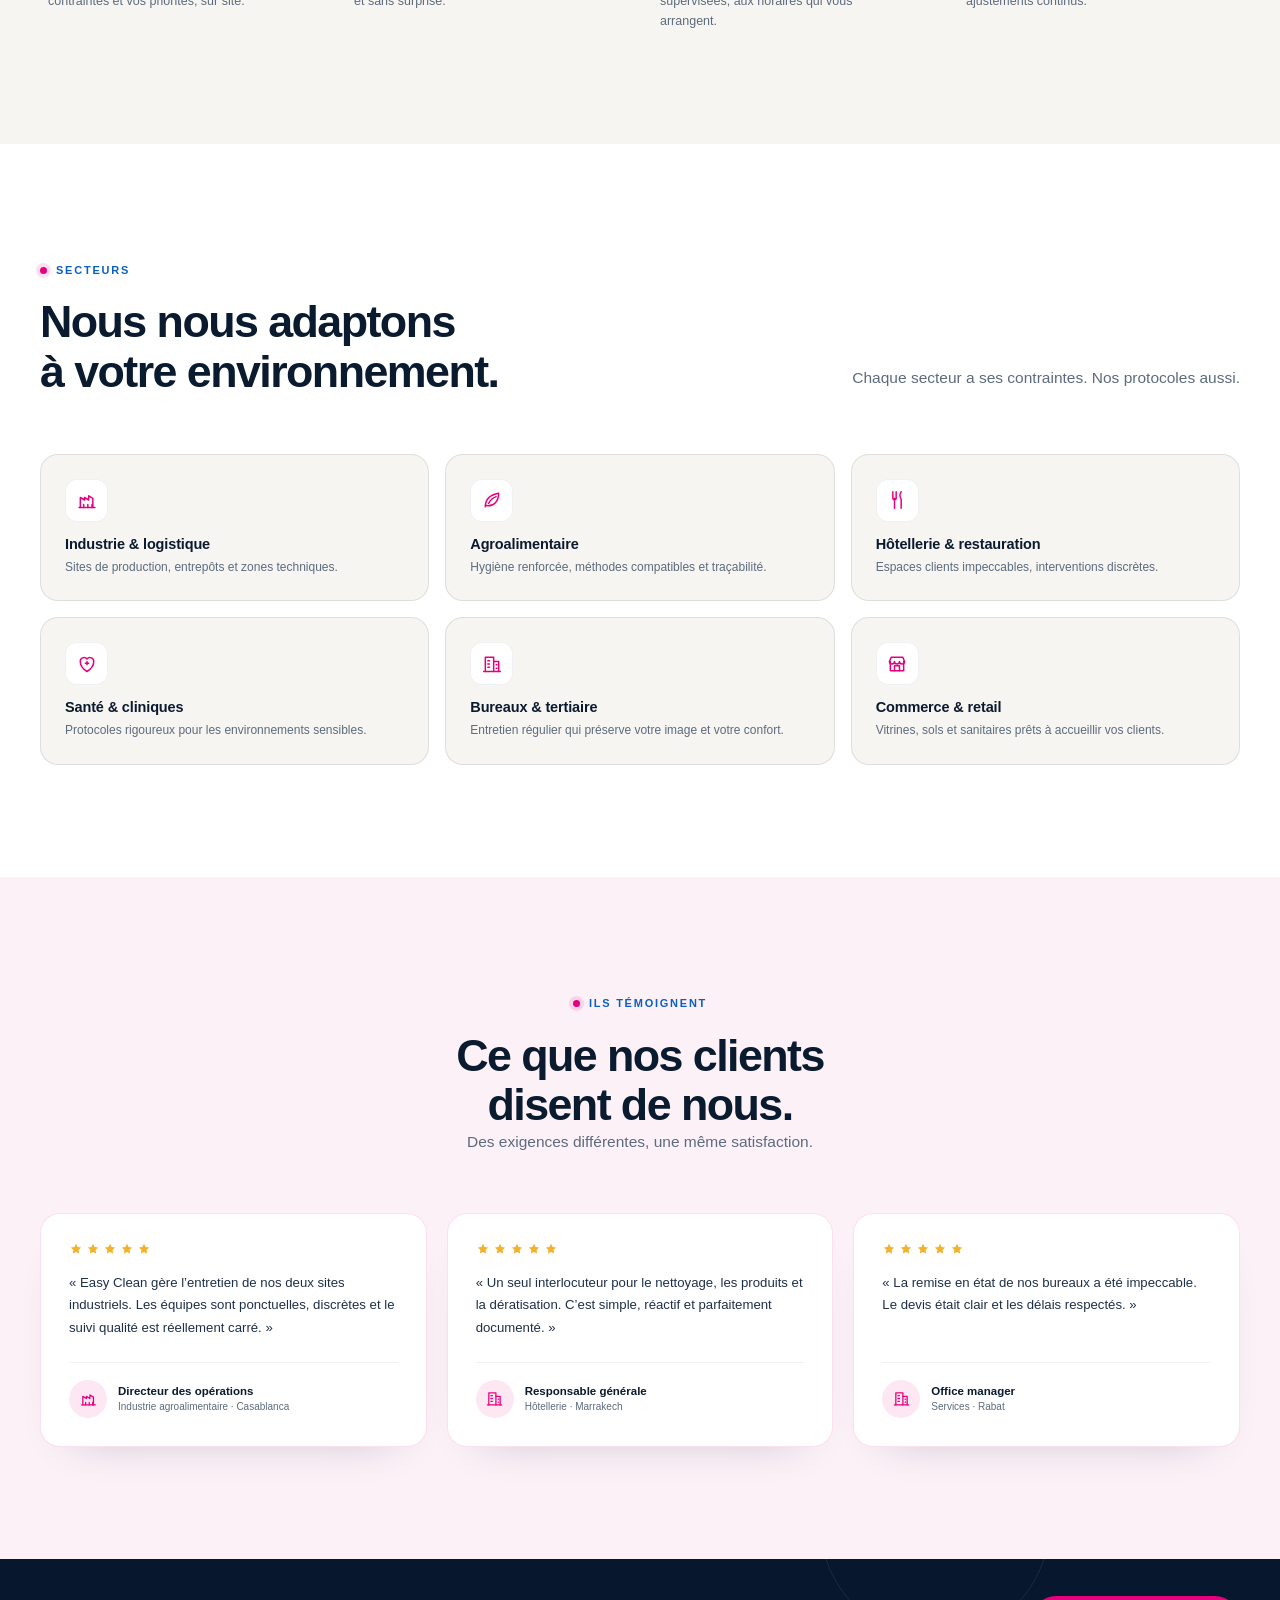
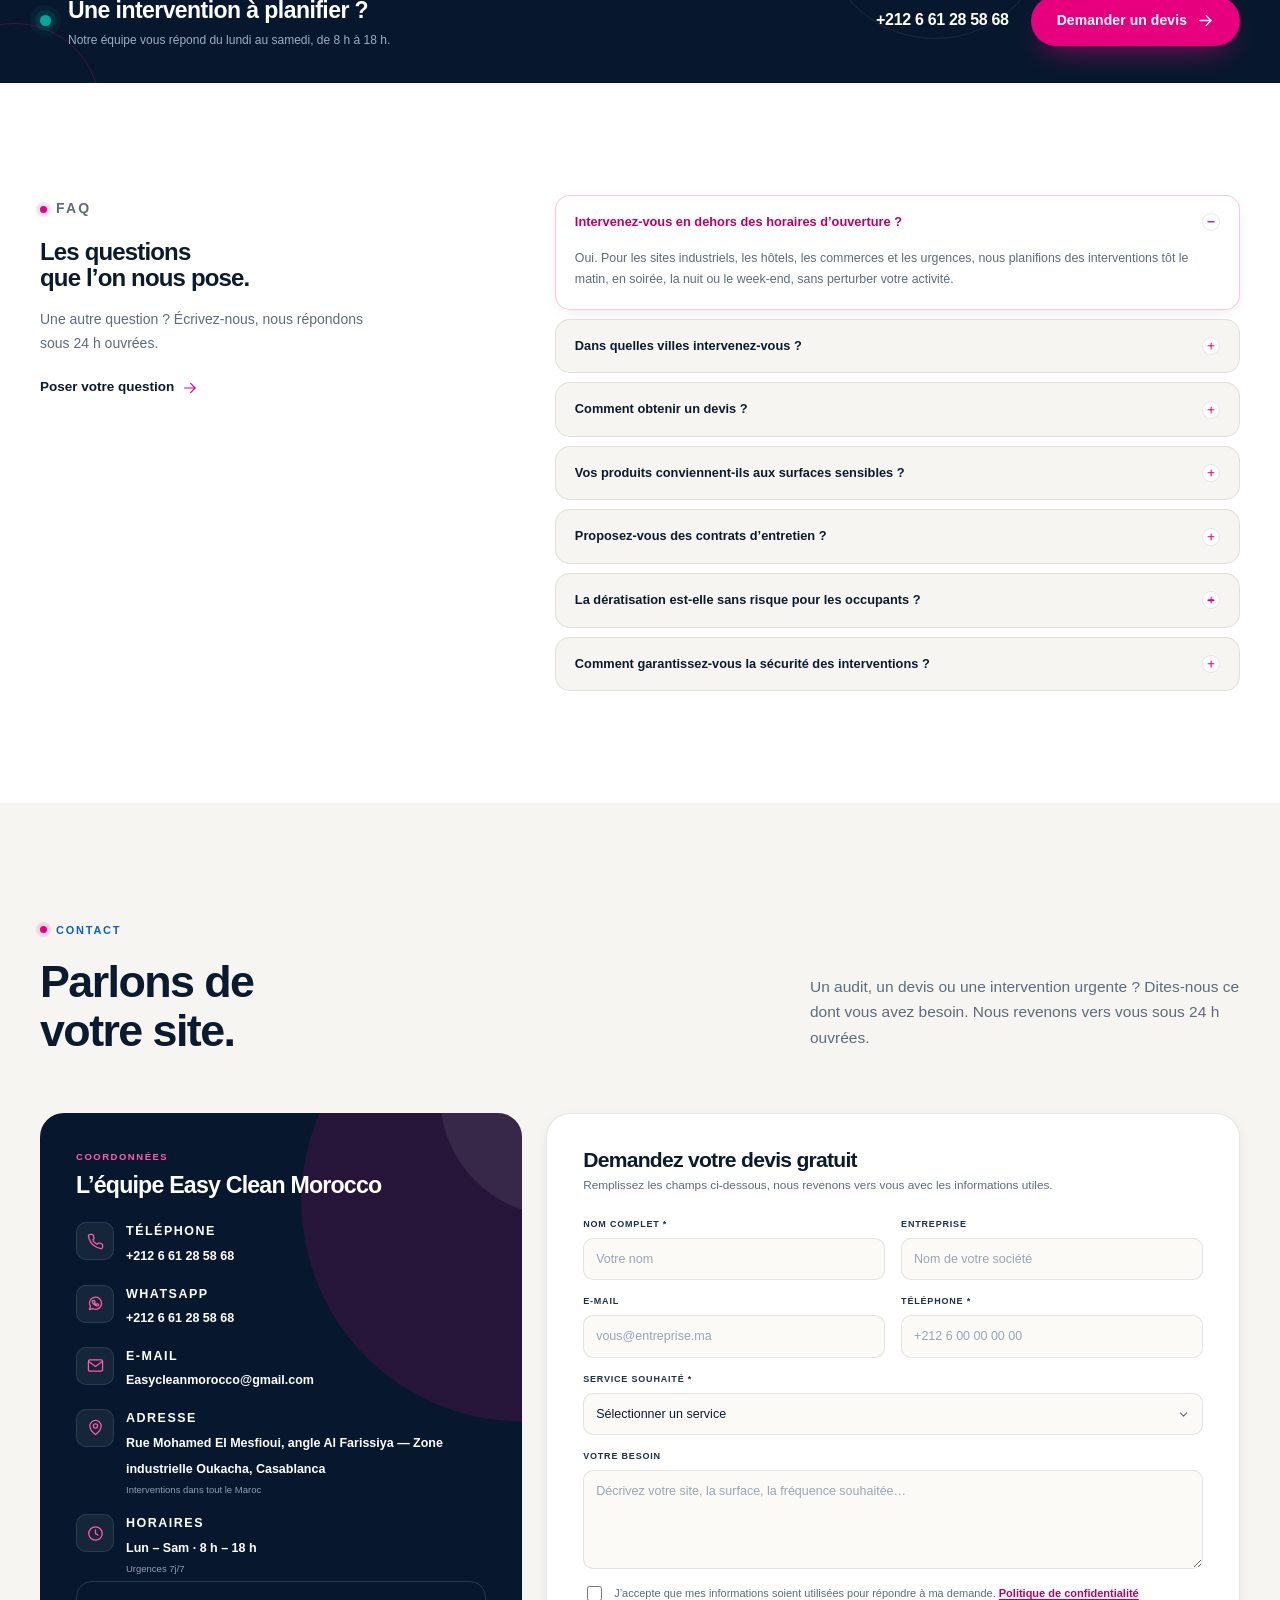
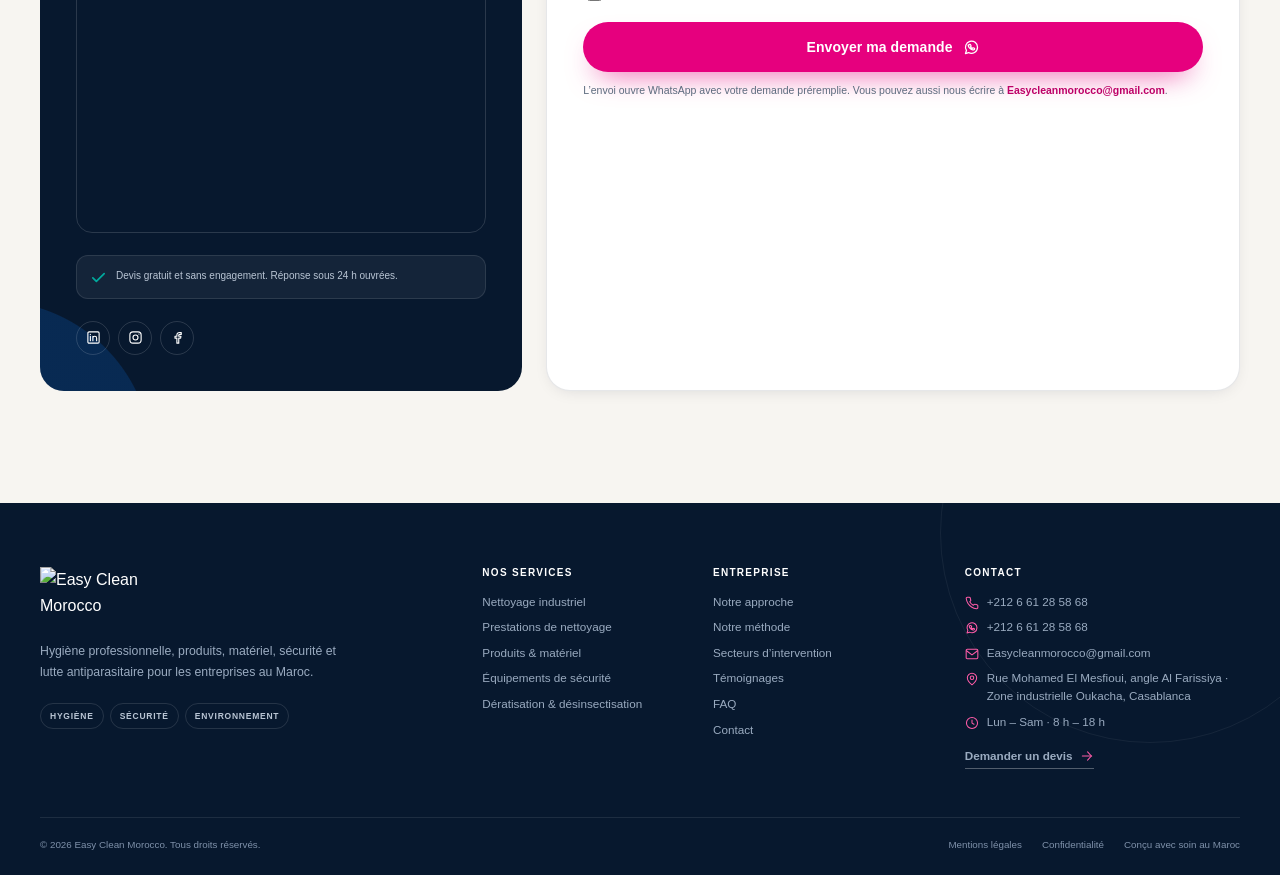
==== commit 356af503: "Ajouter carte Google Maps (localisation) dans la carte contact" ====
--- a/index.html
+++ b/index.html
@@ -823,6 +823,15 @@
           </li>
         </ul>
 
+        <div class="contact-card__map">
+          <iframe
+            title="Localisation de l’agence — Google Maps"
+            src="https://maps.google.com/maps?q=33.6087658,-7.5604823&z=16&hl=fr&output=embed"
+            loading="lazy"
+            allowfullscreen
+            referrerpolicy="no-referrer-when-downgrade"></iframe>
+        </div>
+
         <div class="contact-card__note">
           <svg class="ico" aria-hidden="true"><use href="#i-check"/></svg>
           <p data-ar="عرض سعر مجاني وبدون التزام. رد خلال 24 ساعة عمل.">Devis gratuit et sans engagement. Réponse sous 24 h ouvrées.</p>
--- a/assets/css/style.css
+++ b/assets/css/style.css
@@ -0,0 +1,923 @@
+/* ============================================================
+   EASY CLEAN MOROCCO — Feuille de styles principale
+   Palette : navy / rose signature / bleu / sable
+   ============================================================ */
+
+/* ---------- Fontes ---------- */
+@font-face { font-family: "Manrope"; src: url("../fonts/manrope-400.woff2") format("woff2"); font-weight: 400; font-style: normal; font-display: swap; }
+@font-face { font-family: "Manrope"; src: url("../fonts/manrope-500.woff2") format("woff2"); font-weight: 500; font-style: normal; font-display: swap; }
+@font-face { font-family: "Manrope"; src: url("../fonts/manrope-600.woff2") format("woff2"); font-weight: 600; font-style: normal; font-display: swap; }
+@font-face { font-family: "Manrope"; src: url("../fonts/manrope-700.woff2") format("woff2"); font-weight: 700; font-style: normal; font-display: swap; }
+@font-face { font-family: "Sora"; src: url("../fonts/sora-600.woff2") format("woff2"); font-weight: 600; font-style: normal; font-display: swap; }
+@font-face { font-family: "Sora"; src: url("../fonts/sora-700.woff2") format("woff2"); font-weight: 700; font-style: normal; font-display: swap; }
+@font-face { font-family: "Cairo"; src: url("../fonts/cairo-400-ar.woff2") format("woff2"); font-weight: 400; font-style: normal; font-display: swap; unicode-range: U+0600-06FF, U+0750-077F, U+08A0-08FF, U+FB50-FDFF, U+FE70-FEFF; }
+@font-face { font-family: "Cairo"; src: url("../fonts/cairo-400-lat.woff2") format("woff2"); font-weight: 400; font-style: normal; font-display: swap; }
+@font-face { font-family: "Cairo"; src: url("../fonts/cairo-600-ar.woff2") format("woff2"); font-weight: 600; font-style: normal; font-display: swap; unicode-range: U+0600-06FF, U+0750-077F, U+08A0-08FF, U+FB50-FDFF, U+FE70-FEFF; }
+@font-face { font-family: "Cairo"; src: url("../fonts/cairo-700-ar.woff2") format("woff2"); font-weight: 700; font-style: normal; font-display: swap; unicode-range: U+0600-06FF, U+0750-077F, U+08A0-08FF, U+FB50-FDFF, U+FE70-FEFF; }
+
+/* ---------- Variables ---------- */
+:root {
+  --ink: #0A1A2F;
+  --ink-soft: #1E3049;
+  --navy: #07182E;
+  --navy-2: #0C2340;
+  --muted: #5C6B7E;
+  --muted-light: #A8B5C6;
+  --paper: #F7F5F1;
+  --paper-2: #EFEBE4;
+  --white: #FFFFFF;
+  --pink: #E6007E;
+  --pink-dark: #BD0067;
+  --pink-soft: #FCE7F2;
+  --blue: #0A5FBF;
+  --blue-soft: #E8F1FC;
+  --teal: #00A99D;
+  --gold: #F3B229;
+  --line: rgba(10, 26, 47, .10);
+  --line-soft: rgba(10, 26, 47, .06);
+  --line-dark: rgba(255, 255, 255, .13);
+  --font-body: "Manrope", "Segoe UI", Arial, sans-serif;
+  --font-display: "Sora", "Segoe UI", Arial, sans-serif;
+  --font-ar: "Cairo", "Segoe UI", Tahoma, sans-serif;
+  --radius-sm: 12px;
+  --radius: 22px;
+  --radius-lg: 30px;
+  --shadow-sm: 0 4px 18px -8px rgba(7, 24, 46, .18);
+  --shadow: 0 22px 50px -24px rgba(7, 24, 46, .28);
+  --shadow-lg: 0 40px 80px -32px rgba(7, 24, 46, .35);
+  --container: 1200px;
+}
+
+/* ---------- Reset ---------- */
+*, *::before, *::after { box-sizing: border-box; }
+html { -webkit-text-size-adjust: 100%; scroll-behavior: smooth; scroll-padding-top: 100px; }
+body { margin: 0; font-family: var(--font-body); font-size: 16px; line-height: 1.65; color: var(--ink); background: var(--paper); -webkit-font-smoothing: antialiased; text-rendering: optimizeLegibility; overflow-x: hidden; }
+body.menu-open { overflow: hidden; }
+h1, h2, h3, h4 { margin: 0; font-family: var(--font-display); font-weight: 700; line-height: 1.1; letter-spacing: -.035em; color: var(--ink); }
+p { margin: 0; }
+ul, ol { margin: 0; padding: 0; list-style: none; }
+img, svg { display: block; max-width: 100%; }
+img { height: auto; }
+a { color: inherit; text-decoration: none; }
+button, input, select, textarea { font: inherit; color: inherit; }
+button { cursor: pointer; border: 0; background: none; }
+::selection { background: var(--pink); color: #fff; }
+:focus-visible { outline: 3px solid rgba(230, 0, 126, .4); outline-offset: 3px; border-radius: 4px; }
+
+.sprite { position: absolute; width: 0; height: 0; overflow: hidden; }
+.ico { width: 20px; height: 20px; flex: none; fill: none; stroke: currentColor; stroke-width: 1.8; stroke-linecap: round; stroke-linejoin: round; }
+.ico--arrow { width: 17px; height: 17px; }
+.dot { display: inline-block; width: 6px; height: 6px; border-radius: 50%; background: var(--pink); flex: none; }
+
+.skip-link { position: fixed; top: -100px; left: 16px; z-index: 999; padding: 12px 20px; background: var(--navy); color: #fff; border-radius: 0 0 10px 10px; font-weight: 700; transition: top .2s; }
+.skip-link:focus { top: 0; }
+
+.container { width: min(calc(100% - 48px), var(--container)); margin-inline: auto; }
+.section { position: relative; padding-block: clamp(72px, 9vw, 112px); }
+
+/* ---------- Typographie ---------- */
+.eyebrow { display: inline-flex; align-items: center; gap: 9px; margin: 0 0 18px; font-family: var(--font-body); font-size: 11px; font-weight: 700; letter-spacing: .16em; text-transform: uppercase; color: var(--blue); }
+.eyebrow__dot { width: 7px; height: 7px; border-radius: 50%; background: var(--pink); box-shadow: 0 0 0 4px rgba(230, 0, 126, .12); flex: none; }
+.eyebrow--light { color: #8FC0F2; }
+
+.hl { position: relative; display: inline-block; color: var(--pink); white-space: nowrap; }
+.hl::after { content: ""; position: absolute; left: 0; right: 0; bottom: .02em; height: .075em; border-radius: 99px; background: currentColor; opacity: .22; }
+.hl--light { color: #FF5CA8; }
+
+.section-head { margin-bottom: clamp(38px, 5vw, 58px); }
+.section-head__row { display: flex; align-items: flex-end; justify-content: space-between; gap: 48px; }
+.section-head h2 { max-width: 720px; font-size: clamp(2rem, 3.5vw, 3.2rem); }
+.section-head__lead { max-width: 430px; margin-bottom: 5px; color: var(--muted); font-size: 15.5px; }
+.section-head--center { text-align: center; }
+.section-head--center .eyebrow { justify-content: center; }
+.section-head--center h2 { margin-inline: auto; }
+.section-head--center .section-head__lead { margin-inline: auto; }
+
+/* ---------- Boutons & liens ---------- */
+.btn { display: inline-flex; align-items: center; justify-content: center; gap: 10px; min-height: 50px; padding: 14px 25px; border: 1px solid transparent; border-radius: 999px; font-family: var(--font-body); font-size: 14px; font-weight: 700; line-height: 1.2; letter-spacing: .005em; text-align: center; cursor: pointer; transition: transform .25s ease, background-color .25s ease, border-color .25s ease, color .25s ease, box-shadow .25s ease; }
+.btn .ico { width: 17px; height: 17px; }
+.btn:hover { transform: translateY(-2px); }
+.btn--pink { background: var(--pink); color: #fff; box-shadow: 0 14px 30px -14px rgba(230, 0, 126, .75); }
+.btn--pink:hover { background: var(--pink-dark); box-shadow: 0 18px 34px -14px rgba(230, 0, 126, .7); }
+.btn--ghost { background: transparent; border-color: rgba(10, 26, 47, .18); color: var(--ink); }
+.btn--ghost:hover { border-color: var(--ink); background: #fff; }
+.btn--white { background: #fff; color: var(--navy); box-shadow: 0 14px 30px -18px rgba(7, 24, 46, .45); }
+.btn--white:hover { background: var(--pink-soft); color: var(--pink-dark); }
+.btn--sm { min-height: 42px; padding: 10px 18px; font-size: 12.5px; }
+.btn--block { width: 100%; }
+.btn .ico--arrow { transition: transform .25s ease; }
+.btn:hover .ico--arrow { transform: translateX(3px); }
+
+.link-arrow { display: inline-flex; align-items: center; gap: 8px; width: fit-content; font-size: 13.5px; font-weight: 700; color: var(--ink); transition: color .2s; }
+.link-arrow .ico { width: 16px; height: 16px; color: var(--pink); transition: transform .25s ease; }
+.link-arrow:hover { color: var(--pink-dark); }
+.link-arrow:hover .ico { transform: translateX(4px); }
+.link-arrow--light { color: #fff; }
+.link-arrow--light:hover { color: #FF5CA8; }
+.link-arrow--light .ico { color: #FF5CA8; }
+
+/* ---------- Reveal ---------- */
+.js .reveal { opacity: 0; transform: translateY(24px); transition: opacity .7s cubic-bezier(.2, .7, .2, 1), transform .7s cubic-bezier(.2, .7, .2, 1); }
+.js .reveal.is-visible { opacity: 1; transform: none; }
+
+/* ---------- Barre supérieure ---------- */
+.topbar { background: var(--navy); color: rgba(255, 255, 255, .72); font-size: 11.5px; }
+.topbar__inner { display: flex; align-items: center; justify-content: space-between; gap: 24px; min-height: 40px; }
+.topbar__msg { display: flex; align-items: center; gap: 9px; margin: 0; font-weight: 600; color: rgba(255, 255, 255, .88); }
+.topbar__links { display: flex; align-items: center; gap: 22px; }
+.topbar__links a { display: inline-flex; align-items: center; gap: 7px; transition: color .2s; }
+.topbar__links a:hover { color: #fff; }
+.topbar__links .ico { width: 13px; height: 13px; color: #FF5CA8; }
+.topbar__area { color: rgba(255, 255, 255, .55); }
+
+/* ---------- En-tête ---------- */
+.header { position: sticky; top: 0; z-index: 100; background: rgba(247, 245, 241, .9); border-bottom: 1px solid transparent; backdrop-filter: blur(16px); -webkit-backdrop-filter: blur(16px); transition: background-color .25s, box-shadow .25s, border-color .25s; }
+.header.is-scrolled { background: rgba(255, 255, 255, .96); border-bottom-color: var(--line-soft); box-shadow: 0 10px 30px -22px rgba(7, 24, 46, .4); }
+.header__inner { display: flex; align-items: center; gap: 26px; min-height: 80px; }
+.brand { display: inline-flex; align-items: center; gap: 11px; flex: none; }
+.brand__logo { display: block; height: 50px; width: auto; flex: none; }
+
+.nav { display: flex; align-items: center; gap: 25px; margin-left: auto; }
+.nav__link { position: relative; padding: 7px 0; font-size: 13px; font-weight: 600; color: var(--ink-soft); white-space: nowrap; transition: color .2s; }
+.nav__link::after { content: ""; position: absolute; left: 0; right: 0; bottom: 0; height: 2px; border-radius: 2px; background: var(--pink); transform: scaleX(0); transform-origin: left; transition: transform .25s ease; }
+.nav__link:hover, .nav__link.is-active { color: var(--pink); }
+.nav__link:hover::after, .nav__link.is-active::after { transform: scaleX(1); }
+.header__actions { display: flex; align-items: center; gap: 11px; margin-left: auto; }
+.nav + .header__actions { margin-left: 0; }
+
+.lang-toggle { display: inline-flex; align-items: center; gap: 7px; min-height: 38px; padding: 7px 12px; border: 1px solid var(--line); border-radius: 999px; background: rgba(255, 255, 255, .55); font-size: 11.5px; font-weight: 700; color: var(--ink-soft); transition: border-color .2s, color .2s, background .2s; }
+.lang-toggle .ico { width: 14px; height: 14px; color: var(--blue); }
+.lang-toggle:hover { border-color: var(--pink); color: var(--pink); background: #fff; }
+
+.burger { display: none; flex-direction: column; justify-content: center; gap: 5px; width: 44px; height: 44px; padding: 11px; border: 1px solid var(--line); border-radius: 12px; background: rgba(255, 255, 255, .6); }
+.burger span { display: block; width: 100%; height: 2px; border-radius: 2px; background: var(--ink); transition: transform .25s, opacity .2s; }
+body.menu-open .burger span:nth-child(1) { transform: translateY(7px) rotate(45deg); }
+body.menu-open .burger span:nth-child(2) { opacity: 0; }
+body.menu-open .burger span:nth-child(3) { transform: translateY(-7px) rotate(-45deg); }
+
+/* ---------- Menu mobile ---------- */
+.mobile-nav { position: fixed; inset: 0; z-index: 90; display: flex; flex-direction: column; padding: 108px 24px 30px; background: var(--paper); opacity: 0; visibility: hidden; transform: translateY(-10px); transition: opacity .3s ease, transform .3s ease, visibility .3s; overflow-y: auto; }
+.mobile-nav.is-open { opacity: 1; visibility: visible; transform: none; }
+.mobile-nav__links { display: flex; flex-direction: column; }
+.mobile-nav__links a { padding: 17px 0; border-bottom: 1px solid var(--line); font-family: var(--font-display); font-size: 23px; font-weight: 600; letter-spacing: -.02em; }
+.mobile-nav__links a:hover { color: var(--pink); }
+.mobile-nav__foot { display: flex; flex-direction: column; gap: 10px; margin-top: auto; padding-top: 30px; }
+.mobile-nav__phone { font-family: var(--font-display); font-size: 24px; font-weight: 700; color: var(--pink); }
+.mobile-nav__mail { margin-bottom: 10px; color: var(--muted); font-size: 14px; }
+
+/* ---------- Accessibilité mouvement ---------- */
+@media (prefers-reduced-motion: reduce) {
+  html { scroll-behavior: auto; }
+  *, *::before, *::after { animation-duration: .01ms !important; animation-iteration-count: 1 !important; transition-duration: .01ms !important; scroll-behavior: auto !important; }
+  .js .reveal { opacity: 1; transform: none; }
+}
+
+/* ============================================================
+   HERO
+   ============================================================ */
+.hero { position: relative; padding-block: clamp(44px, 6vw, 76px) 0; overflow: hidden; }
+.hero__deco { position: absolute; inset: 0; pointer-events: none; }
+.hero__grid-lines { position: absolute; inset: 0; background-image: linear-gradient(to right, rgba(10, 26, 47, .045) 1px, transparent 1px), linear-gradient(to bottom, rgba(10, 26, 47, .045) 1px, transparent 1px); background-size: 72px 72px; mask-image: radial-gradient(ellipse at 70% 30%, #000 0%, transparent 68%); -webkit-mask-image: radial-gradient(ellipse at 70% 30%, #000 0%, transparent 68%); opacity: .7; }
+.bubble { position: absolute; border-radius: 50%; border: 1px solid rgba(230, 0, 126, .18); }
+.bubble--1 { width: 380px; height: 380px; top: -160px; right: -120px; }
+.bubble--2 { width: 170px; height: 170px; top: 34%; right: 44%; border-color: rgba(10, 95, 191, .14); }
+.bubble--3 { width: 90px; height: 90px; bottom: 6%; left: -32px; background: rgba(0, 169, 157, .06); border-color: rgba(0, 169, 157, .18); }
+
+.hero__grid { position: relative; z-index: 1; display: grid; grid-template-columns: 1.02fr .98fr; align-items: center; gap: clamp(38px, 5.5vw, 78px); }
+.hero__copy h1 { margin-bottom: 24px; font-size: clamp(2.7rem, 4.9vw, 4.35rem); line-height: 1.03; letter-spacing: -.045em; }
+.hero__lead { max-width: 545px; margin-bottom: 31px; color: var(--muted); font-size: 16.5px; line-height: 1.72; }
+.hero__cta { display: flex; flex-wrap: wrap; gap: 11px; margin-bottom: 29px; }
+.hero__trust { display: flex; flex-wrap: wrap; gap: 10px 22px; padding-top: 22px; border-top: 1px solid var(--line); }
+.hero__trust li { display: flex; align-items: center; gap: 7px; font-size: 11.5px; font-weight: 600; color: var(--ink-soft); }
+.hero__trust .ico { width: 14px; height: 14px; color: var(--teal); stroke-width: 2.4; }
+
+.hero__visual { position: relative; min-height: 530px; }
+.hero__main { position: relative; width: 86%; margin-left: auto; aspect-ratio: 4 / 5; border-radius: 30px 30px 120px 30px; overflow: hidden; box-shadow: var(--shadow-lg); background: var(--paper-2); }
+.hero__main > img { width: 100%; height: 100%; object-fit: cover; }
+.hero__main::after { content: ""; position: absolute; inset: 0; background: linear-gradient(200deg, transparent 55%, rgba(7, 24, 46, .24) 100%); pointer-events: none; }
+.hero__tag { position: absolute; z-index: 2; top: 18px; left: 18px; display: flex; align-items: center; gap: 11px; padding: 11px 15px; border-radius: 14px; background: rgba(255, 255, 255, .94); box-shadow: var(--shadow-sm); backdrop-filter: blur(10px); }
+.hero__tag-num { font-family: var(--font-display); font-size: 27px; font-weight: 700; line-height: 1; color: var(--pink); }
+.hero__tag-text { font-size: 10px; line-height: 1.45; color: var(--muted); }
+.hero__tag-text strong { color: var(--ink); font-size: 11px; }
+
+.hero__detail { position: absolute; z-index: 2; left: -1%; bottom: 5%; width: 42%; margin: 0; aspect-ratio: 4 / 3; border: 6px solid var(--paper); border-radius: 23px; overflow: hidden; box-shadow: var(--shadow); background: var(--navy); }
+.hero__detail img { width: 100%; height: 100%; object-fit: cover; }
+.hero__detail figcaption { position: absolute; inset: auto 0 0; display: flex; align-items: center; gap: 7px; padding: 9px 12px; background: rgba(7, 24, 46, .8); color: #fff; font-size: 9.5px; font-weight: 700; letter-spacing: .08em; text-transform: uppercase; backdrop-filter: blur(4px); }
+.hero__detail figcaption .dot { background: var(--teal); box-shadow: 0 0 0 3px rgba(0, 169, 157, .2); }
+
+.hero__card { position: absolute; z-index: 3; top: 15%; right: -2%; display: flex; align-items: center; gap: 11px; width: max-content; max-width: 252px; padding: 13px 16px; border: 1px solid rgba(10, 26, 47, .06); border-radius: 17px; background: #fff; box-shadow: var(--shadow); }
+.hero__card-icon { display: grid; place-items: center; width: 37px; height: 37px; flex: none; border-radius: 50%; background: var(--pink-soft); color: var(--pink); }
+.hero__card-icon .ico { width: 17px; height: 17px; stroke-width: 2.4; }
+.hero__card strong { display: block; font-size: 12px; line-height: 1.3; }
+.hero__card span { display: block; margin-top: 2px; font-size: 10px; color: var(--muted); line-height: 1.4; }
+
+.hero__stats { position: relative; z-index: 1; display: grid; grid-template-columns: repeat(4, 1fr); margin-top: clamp(36px, 5vw, 58px); padding: 20px 8px; border: 1px solid var(--line); border-radius: 20px; background: rgba(255, 255, 255, .8); box-shadow: var(--shadow-sm); }
+.stat { display: flex; flex-direction: column; gap: 2px; padding: 5px 24px; border-inline-end: 1px solid var(--line); }
+.stat:last-child { border-inline-end: 0; }
+.stat strong { font-family: var(--font-display); font-size: clamp(1.35rem, 2vw, 1.75rem); line-height: 1.1; letter-spacing: -.03em; color: var(--ink); }
+.stat:first-child strong { color: var(--pink); }
+.stat span { color: var(--muted); font-size: 11.5px; line-height: 1.35; }
+
+/* ---------- Bandeau secteurs ---------- */
+.sector-strip { margin-top: clamp(42px, 5vw, 62px); padding-block: 17px; border-block: 1px solid var(--line-soft); background: #fff; }
+.sector-strip__inner { display: flex; align-items: center; gap: 30px; }
+.sector-strip__label { padding-right: 30px; border-right: 1px solid var(--line); color: var(--muted); font-size: 10px; font-weight: 700; letter-spacing: .15em; text-transform: uppercase; white-space: nowrap; }
+.sector-strip__list { display: flex; flex-wrap: wrap; align-items: center; gap: 8px 30px; }
+.sector-strip__list li { position: relative; font-family: var(--font-display); font-size: 12.5px; font-weight: 600; color: var(--ink-soft); }
+.sector-strip__list li + li::before { content: "•"; position: absolute; left: -18px; color: var(--pink); font-size: 9px; top: 50%; transform: translateY(-50%); }
+
+/* ============================================================
+   SERVICES
+   ============================================================ */
+.services { background: var(--paper); }
+.services__grid { display: grid; grid-template-columns: repeat(3, 1fr); gap: 22px; }
+.service-card { position: relative; display: flex; flex-direction: column; overflow: hidden; border: 1px solid var(--line); border-radius: 24px; background: #fff; transition: transform .3s ease, box-shadow .3s ease, border-color .3s ease; }
+.service-card:hover { transform: translateY(-5px); border-color: rgba(230, 0, 126, .22); box-shadow: var(--shadow); }
+.service-card__media { position: relative; aspect-ratio: 16 / 10; overflow: hidden; background: var(--paper-2); }
+.service-card__media img { width: 100%; height: 100%; object-fit: cover; filter: saturate(.9); transition: transform .65s cubic-bezier(.2, .7, .2, 1); }
+.service-card:hover .service-card__media img { transform: scale(1.045); }
+.service-card__media::after { content: ""; position: absolute; inset: 0; background: linear-gradient(180deg, transparent 52%, rgba(7, 24, 46, .18)); pointer-events: none; }
+.service-card__icon { position: absolute; z-index: 2; left: 20px; bottom: -22px; display: grid; place-items: center; width: 48px; height: 48px; border: 1px solid var(--line-soft); border-radius: 14px; background: #fff; color: var(--pink); box-shadow: 0 12px 24px -14px rgba(7, 24, 46, .4); }
+.service-card__icon .ico { width: 22px; height: 22px; }
+.service-card__body { display: flex; flex: 1; flex-direction: column; padding: 34px 24px 24px; }
+.service-card__body h3 { margin-bottom: 9px; font-size: 1.16rem; letter-spacing: -.025em; }
+.service-card__body > p { margin-bottom: 16px; color: var(--muted); font-size: 13px; line-height: 1.62; }
+.tags { display: flex; flex-wrap: wrap; gap: 6px; margin-bottom: 20px; }
+.tags li { padding: 5px 9px; border: 1px solid var(--line-soft); border-radius: 99px; background: var(--paper); color: var(--ink-soft); font-size: 10.2px; font-weight: 600; line-height: 1.3; }
+.service-card .link-arrow { margin-top: auto; }
+
+.service-card--cta { isolation: isolate; display: flex; flex-direction: column; justify-content: center; padding: 34px 30px; border: 0; background: linear-gradient(145deg, #E6007E 0%, #B00066 100%); color: #fff; }
+.service-card--cta:hover { box-shadow: 0 28px 50px -24px rgba(230, 0, 126, .5); }
+.service-card__bubbles { position: absolute; inset: 0; z-index: -1; pointer-events: none; background: radial-gradient(circle at 102% -2%, rgba(255, 255, 255, .2) 0 88px, transparent 89px), radial-gradient(circle at 90% 10%, rgba(255, 255, 255, .09) 0 148px, transparent 149px), radial-gradient(circle at -8% 106%, rgba(7, 24, 46, .18) 0 120px, transparent 121px); }
+.service-card--cta .eyebrow { margin-bottom: 16px; color: #FFD1E7; }
+.service-card--cta .eyebrow__dot { background: #fff; box-shadow: 0 0 0 4px rgba(255, 255, 255, .14); }
+.service-card--cta h3 { max-width: 300px; margin-bottom: 13px; color: #fff; font-size: clamp(1.4rem, 2vw, 1.75rem); line-height: 1.15; }
+.service-card--cta p { max-width: 310px; margin-bottom: 24px; color: rgba(255, 255, 255, .82); font-size: 13px; line-height: 1.62; }
+.service-card--cta .btn { align-self: flex-start; margin-bottom: 15px; }
+.service-card__note { color: rgba(255, 255, 255, .62); font-size: 10.5px; }
+
+/* ============================================================
+   APPROCHE
+   ============================================================ */
+.approach { background: #fff; overflow: hidden; }
+.approach__grid { display: grid; grid-template-columns: .95fr 1.05fr; align-items: center; gap: clamp(48px, 6.5vw, 94px); }
+.approach__visual { position: relative; min-height: 560px; }
+.approach__blob { position: absolute; left: -34px; top: 2%; width: 74%; aspect-ratio: 1; border-radius: 52% 48% 46% 54% / 48% 46% 54% 52%; background: linear-gradient(145deg, #FCE7F2 0%, #F8E4D9 62%, #F4EFE7 100%); }
+.approach__photo { position: relative; z-index: 1; width: 78%; margin: 0; aspect-ratio: 4 / 5; overflow: hidden; border-radius: 26px; background: var(--paper-2); box-shadow: var(--shadow); }
+.approach__photo img { width: 100%; height: 100%; object-fit: cover; filter: saturate(.9); }
+.approach__photo--small { position: absolute; right: 0; bottom: -1%; width: 48%; aspect-ratio: 1; margin: 0; border: 8px solid #fff; border-radius: 24px; box-shadow: var(--shadow); }
+.approach__badge { position: absolute; z-index: 3; left: 4%; bottom: 5%; display: flex; align-items: center; gap: 11px; padding: 13px 17px; border-radius: 15px; background: var(--navy); color: #fff; box-shadow: 0 18px 36px -18px rgba(7, 24, 46, .55); }
+.approach__badge strong { font-family: var(--font-display); font-size: 32px; line-height: 1; color: #FF5CA8; }
+.approach__badge span { color: rgba(255, 255, 255, .8); font-size: 9.5px; font-weight: 600; line-height: 1.45; text-transform: uppercase; letter-spacing: .08em; }
+
+.approach__copy h2 { margin-bottom: 21px; font-size: clamp(2rem, 3.4vw, 3.1rem); }
+.approach__copy > p { max-width: 560px; margin-bottom: 15px; color: var(--muted); font-size: 14.5px; line-height: 1.75; }
+.commitments { display: grid; grid-template-columns: 1fr 1fr; gap: 22px 26px; margin-top: 30px; padding-top: 28px; border-top: 1px solid var(--line); }
+.commitment { display: flex; align-items: flex-start; gap: 11px; }
+.commitment__num { display: grid; place-items: center; width: 27px; height: 27px; flex: none; border-radius: 50%; background: var(--pink-soft); color: var(--pink); font-size: 9.5px; font-weight: 800; }
+.commitment h3 { margin-bottom: 4px; font-family: var(--font-body); font-size: 13px; font-weight: 800; letter-spacing: -.01em; line-height: 1.35; }
+.commitment p { color: var(--muted); font-size: 11.8px; line-height: 1.55; }
+.approach__quote { position: relative; margin: 30px 0 0; padding: 20px 22px 19px 55px; border-radius: 0 16px 16px 0; background: var(--paper); border-left: 3px solid var(--pink); }
+.approach__quote-icon { position: absolute; left: 19px; top: 20px; width: 23px; height: 23px; color: var(--pink); opacity: .35; fill: currentColor; stroke: none; }
+.approach__quote p { margin-bottom: 8px; color: var(--ink-soft); font-size: 13.5px; font-weight: 500; line-height: 1.65; }
+.approach__quote footer { color: var(--muted); font-size: 9.5px; font-weight: 700; letter-spacing: .11em; text-transform: uppercase; }
+
+/* ============================================================
+   PRODUITS & MATÉRIEL
+   ============================================================ */
+.products { overflow: hidden; background: var(--navy); color: #fff; }
+.products__deco { position: absolute; inset: 0; pointer-events: none; }
+.products__ring { position: absolute; border-radius: 50%; border: 1px solid rgba(255, 255, 255, .09); }
+.products__ring--1 { width: 520px; height: 520px; top: -260px; right: -160px; }
+.products__ring--2 { width: 300px; height: 300px; bottom: -160px; left: -100px; border-color: rgba(230, 0, 126, .25); }
+.products__grid { position: relative; z-index: 1; display: grid; grid-template-columns: 1.02fr .98fr; align-items: center; gap: clamp(48px, 6vw, 86px); }
+.products__copy h2 { margin-bottom: 20px; color: #fff; font-size: clamp(2rem, 3.5vw, 3.15rem); }
+.products__copy > p { max-width: 520px; margin-bottom: 26px; color: #B5C1D2; font-size: 14.5px; line-height: 1.75; }
+.product-list { margin-bottom: 30px; border-top: 1px solid var(--line-dark); }
+.product-list li { display: flex; gap: 14px; padding: 15px 0; border-bottom: 1px solid var(--line-dark); }
+.product-list__icon { display: grid; place-items: center; width: 42px; height: 42px; flex: none; border: 1px solid rgba(255, 255, 255, .12); border-radius: 12px; background: rgba(255, 255, 255, .06); color: #FF5CA8; }
+.product-list__icon .ico { width: 20px; height: 20px; }
+.product-list h3 { margin-bottom: 2px; color: #fff; font-family: var(--font-body); font-size: 13.5px; font-weight: 800; letter-spacing: -.01em; }
+.product-list p { color: #9FAEC2; font-size: 12px; line-height: 1.55; }
+.products__actions { display: flex; flex-wrap: wrap; align-items: center; gap: 22px; }
+
+.products__visual { position: relative; padding: 14px 14px 0 0; }
+.products__frame { position: absolute; inset: 30px 0 18px 28px; border: 1px solid rgba(255, 92, 168, .35); border-radius: 30px; pointer-events: none; }
+.products__figure { position: relative; z-index: 1; aspect-ratio: 4 / 5; margin: 0; overflow: hidden; border-radius: 26px; background: #fff; box-shadow: 0 40px 70px -36px rgba(0, 0, 0, .55); }
+.products__figure img { width: 100%; height: 100%; object-fit: cover; }
+.products__figure::after { content: ""; position: absolute; inset: 0; background: linear-gradient(180deg, transparent 70%, rgba(7, 24, 46, .16)); pointer-events: none; }
+.products__figure figcaption { position: absolute; z-index: 2; left: 16px; bottom: 16px; padding: 8px 12px; border-radius: 99px; background: rgba(7, 24, 46, .8); color: #fff; font-size: 9.5px; font-weight: 700; letter-spacing: .11em; text-transform: uppercase; backdrop-filter: blur(6px); }
+.product-chip { position: absolute; z-index: 2; display: flex; align-items: center; gap: 7px; padding: 9px 13px; border-radius: 99px; background: #fff; box-shadow: var(--shadow-sm); color: var(--ink); font-size: 10.5px; font-weight: 700; white-space: nowrap; }
+.product-chip .ico { width: 14px; height: 14px; color: var(--pink); }
+.product-chip--a { top: 8%; left: -3%; }
+.product-chip--b { top: 25%; right: -4%; }
+.product-float { position: absolute; z-index: 3; left: -4%; bottom: 6%; display: flex; align-items: center; gap: 11px; padding: 12px 16px; border-radius: 15px; background: #fff; box-shadow: var(--shadow); }
+.product-float__icon { display: grid; place-items: center; width: 38px; height: 38px; flex: none; border-radius: 11px; background: var(--blue-soft); color: var(--blue); }
+.product-float strong { display: block; color: var(--ink); font-size: 11.5px; line-height: 1.3; }
+.product-float span { display: block; margin-top: 1px; color: var(--muted); font-size: 10px; }
+
+/* ============================================================
+   MÉTHODE
+   ============================================================ */
+.method { background: var(--paper); }
+.steps { position: relative; display: grid; grid-template-columns: repeat(4, 1fr); gap: 24px; margin-top: 14px; }
+.steps::before { content: ""; position: absolute; top: 24px; left: 10%; right: 10%; border-top: 1px dashed rgba(10, 26, 47, .18); }
+.step { position: relative; padding: 0 8px; }
+.step__num { position: relative; z-index: 1; display: grid; place-items: center; width: 48px; height: 48px; margin-bottom: 19px; border: 1px solid rgba(230, 0, 126, .28); border-radius: 50%; background: #fff; box-shadow: 0 10px 22px -14px rgba(7, 24, 46, .3); color: var(--pink); font-family: var(--font-display); font-size: 12.5px; font-weight: 700; }
+.step h3 { margin-bottom: 7px; font-family: var(--font-body); font-size: 15px; font-weight: 800; letter-spacing: -.015em; line-height: 1.35; }
+.step p { max-width: 235px; color: var(--muted); font-size: 12.5px; line-height: 1.65; }
+
+/* ============================================================
+   SECTEURS
+   ============================================================ */
+.sectors { background: #fff; }
+.sectors__grid { display: grid; grid-template-columns: repeat(3, 1fr); gap: 16px; }
+.sector { display: flex; flex-direction: column; padding: 24px; border: 1px solid var(--line); border-radius: 18px; background: var(--paper); transition: transform .25s ease, background-color .25s ease, border-color .25s ease; }
+.sector:hover { transform: translateY(-3px); border-color: rgba(230, 0, 126, .22); background: var(--pink-soft); }
+.sector__icon { display: grid; place-items: center; width: 43px; height: 43px; margin-bottom: 15px; border: 1px solid var(--line-soft); border-radius: 12px; background: #fff; color: var(--pink); transition: background-color .25s, color .25s; }
+.sector__icon .ico { width: 20px; height: 20px; }
+.sector:hover .sector__icon { background: var(--pink); color: #fff; }
+.sector h3 { margin-bottom: 5px; font-family: var(--font-body); font-size: 14.5px; font-weight: 800; letter-spacing: -.01em; }
+.sector p { color: var(--muted); font-size: 12px; line-height: 1.55; }
+
+/* ============================================================
+   TÉMOIGNAGES
+   ============================================================ */
+.testimonials { background: #FCF1F7; }
+.testimonials__grid { display: grid; grid-template-columns: repeat(3, 1fr); gap: 20px; }
+.testimonial { display: flex; flex-direction: column; margin: 0; padding: 28px; border: 1px solid rgba(230, 0, 126, .12); border-radius: 20px; background: #fff; box-shadow: 0 20px 44px -34px rgba(7, 24, 46, .3); }
+.stars { display: flex; gap: 3px; margin-bottom: 16px; color: var(--gold); }
+.stars .ico { width: 14px; height: 14px; fill: currentColor; stroke: none; }
+.testimonial blockquote { margin: 0 0 22px; color: var(--ink-soft); font-size: 13.2px; line-height: 1.72; }
+.testimonial figcaption { display: flex; align-items: center; gap: 11px; margin-top: auto; padding-top: 17px; border-top: 1px solid var(--line-soft); }
+.testimonial__avatar { display: grid; place-items: center; width: 38px; height: 38px; flex: none; border-radius: 50%; background: var(--pink-soft); color: var(--pink); }
+.testimonial__avatar .ico { width: 17px; height: 17px; }
+.testimonial figcaption strong { display: block; font-size: 11.5px; font-weight: 800; line-height: 1.35; }
+.testimonial figcaption div span { display: block; color: var(--muted); font-size: 10px; line-height: 1.4; }
+
+/* ============================================================
+   MINI CTA
+   ============================================================ */
+.mini-cta { position: relative; overflow: hidden; padding-block: 32px; background: var(--navy); color: #fff; }
+.mini-cta::before { content: ""; position: absolute; width: 230px; height: 230px; border: 1px solid rgba(255, 255, 255, .08); border-radius: 50%; right: 18%; top: -150px; }
+.mini-cta::after { content: ""; position: absolute; width: 170px; height: 170px; border: 1px solid rgba(230, 0, 126, .26); border-radius: 50%; left: -70px; bottom: -110px; }
+.mini-cta__inner { position: relative; z-index: 1; display: flex; align-items: center; justify-content: space-between; gap: 30px; }
+.mini-cta__copy { display: flex; align-items: center; gap: 17px; }
+.mini-cta__pulse { width: 11px; height: 11px; flex: none; border-radius: 50%; background: var(--teal); box-shadow: 0 0 0 5px rgba(0, 169, 157, .15), 0 0 0 10px rgba(0, 169, 157, .06); animation: pulse 2.6s ease-in-out infinite; }
+@keyframes pulse { 0%, 100% { box-shadow: 0 0 0 5px rgba(0, 169, 157, .15), 0 0 0 10px rgba(0, 169, 157, .06); } 50% { box-shadow: 0 0 0 7px rgba(0, 169, 157, .1), 0 0 0 14px rgba(0, 169, 157, .03); } }
+.mini-cta__title { margin-bottom: 2px; color: #fff; font-family: var(--font-display); font-size: clamp(1.15rem, 1.8vw, 1.45rem); font-weight: 700; letter-spacing: -.025em; }
+.mini-cta__sub { color: #9FAEC2; font-size: 12px; }
+.mini-cta__actions { display: flex; align-items: center; gap: 22px; }
+.mini-cta__phone { color: #fff; font-family: var(--font-display); font-size: 16px; font-weight: 600; letter-spacing: -.02em; white-space: nowrap; transition: color .2s; }
+.mini-cta__phone:hover { color: #FF5CA8; }
+
+/* ============================================================
+   FAQ
+   ============================================================ */
+.faq { background: #fff; }
+.faq__grid { display: grid; grid-template-columns: .78fr 1.22fr; align-items: start; gap: clamp(40px, 6vw, 80px); }
+.faq__intro { position: sticky; top: 110px; }
+.faq__intro h2 { margin-bottom: 16px; }
+.faq__intro > p { max-width: 350px; margin-bottom: 18px; color: var(--muted); font-size: 14px; line-height: 1.7; }
+.accordion { display: flex; flex-direction: column; gap: 9px; }
+.faq-item { overflow: hidden; border: 1px solid var(--line); border-radius: 15px; background: var(--paper); transition: background-color .2s, border-color .2s, box-shadow .2s; }
+.faq-item[open] { border-color: rgba(230, 0, 126, .22); background: #fff; box-shadow: var(--shadow-sm); }
+.faq-item summary { display: flex; align-items: center; justify-content: space-between; gap: 18px; padding: 17px 19px; color: var(--ink); font-size: 12.8px; font-weight: 700; line-height: 1.45; cursor: pointer; list-style: none; }
+.faq-item summary::-webkit-details-marker { display: none; }
+.faq-item[open] summary { color: var(--pink-dark); }
+.faq-item__icon { position: relative; width: 18px; height: 18px; flex: none; border: 1px solid var(--line); border-radius: 50%; background: #fff; }
+.faq-item__icon::before, .faq-item__icon::after { content: ""; position: absolute; top: 50%; left: 50%; width: 7px; height: 1.3px; border-radius: 2px; background: var(--pink); transform: translate(-50%, -50%); transition: transform .25s; }
+.faq-item__icon::after { transform: translate(-50%, -50%) rotate(90deg); }
+.faq-item[open] .faq-item__icon::after { transform: translate(-50%, -50%) rotate(0deg); }
+.faq-item__body { padding: 0 19px 18px; }
+.faq-item__body p { max-width: 640px; color: var(--muted); font-size: 12.4px; line-height: 1.72; }
+
+/* ============================================================
+   CONTACT
+   ============================================================ */
+.contact { background: var(--paper); }
+.contact__grid { display: grid; grid-template-columns: .82fr 1.18fr; gap: 24px; align-items: stretch; }
+.contact-card { position: relative; overflow: hidden; padding: 36px; border-radius: 24px; background: var(--navy); color: #fff; }
+.contact-card__deco { position: absolute; inset: 0; pointer-events: none; background: radial-gradient(circle at 108% -2%, rgba(255, 255, 255, .08) 0 120px, transparent 121px), radial-gradient(circle at 100% 10%, rgba(230, 0, 126, .14) 0 220px, transparent 221px), radial-gradient(circle at -10% 108%, rgba(10, 95, 191, .25) 0 160px, transparent 161px); }
+.contact-card > *:not(.contact-card__deco) { position: relative; z-index: 1; }
+.contact-card__eyebrow { margin-bottom: 8px; color: #FF5CA8; font-size: 9.5px; font-weight: 800; letter-spacing: .16em; text-transform: uppercase; }
+.contact-card h3 { margin-bottom: 24px; color: #fff; font-size: 1.45rem; }
+.contact-list { display: flex; flex-direction: column; gap: 16px; margin-bottom: 24px; }
+.contact-list li { display: flex; align-items: flex-start; gap: 12px; }
+.contact-list__icon { display: grid; place-items: center; width: 38px; height: 38px; flex: none; border: 1px solid rgba(255, 255, 255, .1); border-radius: 10px; background: rgba(255, 255, 255, .06); color: #FF5CA8; }
+.contact-list__icon .ico { width: 17px; height: 17px; }
+.contact-list__label { display: block; margin-bottom: 1px; color: #7F91AA; font-size: 8.5px; font-weight: 800; letter-spacing: .12em; text-transform: uppercase; }
+.contact-list a, .contact-list div > span { color: #fff; font-size: 12.5px; font-weight: 600; line-height: 1.5; }
+.contact-list a:hover { color: #FF5CA8; }
+.contact-list em { display: block; margin-top: 1px; color: #8FA0B7; font-size: 9.5px; font-style: normal; }
+.contact-card__note { display: flex; align-items: flex-start; gap: 9px; margin-bottom: 22px; padding: 12px 13px; border: 1px solid rgba(255, 255, 255, .1); border-radius: 12px; background: rgba(255, 255, 255, .055); }
+.contact-card__note .ico { width: 17px; height: 17px; margin-top: 1px; color: var(--teal); flex: none; stroke-width: 2.4; }
+.contact-card__note p { color: #B9C5D4; font-size: 10px; line-height: 1.55; }
+.contact-card__map { margin: -20px 0 22px; border: 1px solid rgba(255, 255, 255, .14); border-radius: 16px; overflow: hidden; line-height: 0; }
+.contact-card__map iframe { display: block; width: 100%; height: 250px; border: 0; }
+.contact-card__socials { display: flex; gap: 8px; }
+.contact-card__socials a { display: grid; place-items: center; width: 34px; height: 34px; border: 1px solid rgba(255, 255, 255, .14); border-radius: 50%; color: #fff; transition: background-color .2s, border-color .2s, transform .2s; }
+.contact-card__socials a:hover { transform: translateY(-2px); border-color: var(--pink); background: var(--pink); }
+.contact-card__socials .ico { width: 15px; height: 15px; }
+
+.quote-form { padding: 34px 36px 30px; border: 1px solid var(--line); border-radius: 24px; background: #fff; box-shadow: var(--shadow-sm); }
+.quote-form__head { margin-bottom: 22px; }
+.quote-form__head h3 { margin-bottom: 5px; font-size: 1.32rem; }
+.quote-form__head p { color: var(--muted); font-size: 11.8px; line-height: 1.55; }
+.form-grid { display: grid; grid-template-columns: 1fr 1fr; gap: 14px 16px; }
+.field { display: flex; flex-direction: column; gap: 6px; min-width: 0; }
+.field--full { grid-column: 1 / -1; }
+.field label { color: var(--ink-soft); font-size: 9px; font-weight: 800; letter-spacing: .09em; text-transform: uppercase; }
+.field input, .field select, .field textarea { width: 100%; padding: 11px 12px; border: 1px solid var(--line); border-radius: 10px; background: #FBFAF7; color: var(--ink); font-size: 12.5px; line-height: 1.5; transition: border-color .2s, background-color .2s, box-shadow .2s; }
+.field input::placeholder, .field textarea::placeholder { color: #98A4B4; }
+.field input:hover, .field select:hover, .field textarea:hover { border-color: rgba(10, 26, 47, .22); }
+.field input:focus, .field select:focus, .field textarea:focus { outline: none; border-color: var(--pink); background: #fff; box-shadow: 0 0 0 3px rgba(230, 0, 126, .1); }
+.field textarea { min-height: 95px; resize: vertical; }
+.field select { appearance: none; -webkit-appearance: none; padding-right: 36px; background-image: url("data:image/svg+xml,%3Csvg xmlns='http://www.w3.org/2000/svg' viewBox='0 0 24 24' fill='none' stroke='%235C6B7E' stroke-width='2' stroke-linecap='round' stroke-linejoin='round'%3E%3Cpath d='m6 9 6 6 6-6'/%3E%3C/svg%3E"); background-repeat: no-repeat; background-position: right 12px center; background-size: 13px; }
+.field.is-invalid input, .field.is-invalid select { border-color: #D92D20; background: #FFF7F6; }
+.field.is-invalid label { color: #B42318; }
+.hp { position: absolute; top: 0; left: 0; width: 1px; height: 1px; overflow: hidden; clip-path: inset(50%); white-space: nowrap; }
+.consent { display: flex; align-items: flex-start; gap: 9px; margin: 16px 0 18px; color: var(--muted); font-size: 11px; line-height: 1.55; cursor: pointer; }
+.consent input { width: 15px; height: 15px; margin-top: 1px; accent-color: var(--pink); flex: none; }
+.consent a { color: var(--pink-dark); font-weight: 700; text-decoration: underline; text-underline-offset: 2px; }
+.form-note { margin-top: 10px; color: var(--muted); font-size: 10.5px; line-height: 1.6; }
+.form-note a { color: var(--pink-dark); font-weight: 700; }
+.form-status { margin-top: 10px; font-size: 11.5px; font-weight: 700; line-height: 1.5; color: var(--teal); }
+.form-status:empty { display: none; }
+.form-status.is-error { color: #B42318; }
+
+/* ============================================================
+   PIED DE PAGE
+   ============================================================ */
+.footer { position: relative; overflow: hidden; padding-top: 64px; background: var(--navy); color: #fff; }
+.footer::before { content: ""; position: absolute; top: -180px; right: -80px; width: 420px; height: 420px; border: 1px solid rgba(255, 255, 255, .06); border-radius: 50%; pointer-events: none; }
+.footer__grid { position: relative; z-index: 1; display: grid; grid-template-columns: 1.9fr .9fr 1fr 1.3fr; gap: 40px; padding-bottom: 48px; }
+.brand--footer .brand__logo { height: 56px; }
+.footer__brand > p { max-width: 315px; margin: 18px 0 20px; color: #9AABC0; font-size: 12.3px; line-height: 1.7; }
+.footer__tags { display: flex; flex-wrap: wrap; gap: 6px; }
+.footer__tags span { padding: 5px 9px; border: 1px solid rgba(255, 255, 255, .12); border-radius: 99px; color: #B9C5D4; font-size: 8.5px; font-weight: 700; letter-spacing: .09em; text-transform: uppercase; }
+.footer__col h3 { margin-bottom: 15px; color: #fff; font-family: var(--font-body); font-size: 10px; font-weight: 800; letter-spacing: .13em; text-transform: uppercase; }
+.footer__col ul { display: flex; flex-direction: column; gap: 8px; }
+.footer__col li, .footer__col a { color: #9AABC0; font-size: 11.7px; line-height: 1.5; }
+.footer__col a:hover { color: #FF5CA8; }
+.footer__contact-list li { display: flex; align-items: flex-start; gap: 8px; }
+.footer__contact-list .ico { width: 14px; height: 14px; margin-top: 3px; color: #FF5CA8; flex: none; }
+.footer__cta { display: inline-flex; align-items: center; gap: 7px; margin-top: 17px; padding-bottom: 3px; border-bottom: 1px solid rgba(255, 255, 255, .3); color: #fff; font-size: 11px; font-weight: 700; }
+.footer__cta .ico { width: 14px; height: 14px; color: #FF5CA8; }
+.footer__cta:hover { color: #FF5CA8; }
+.footer__bottom { position: relative; z-index: 1; display: flex; align-items: center; justify-content: space-between; gap: 20px; padding: 19px 0 22px; border-top: 1px solid rgba(255, 255, 255, .09); }
+.footer__bottom p { color: #7F91AA; font-size: 9.8px; }
+.footer__legal { display: flex; flex-wrap: wrap; align-items: center; gap: 8px 20px; color: #7F91AA; font-size: 9.8px; }
+.footer__legal a:hover { color: #fff; }
+
+/* ============================================================
+   WHATSAPP FLOTTANT
+   ============================================================ */
+.whatsapp-fab { position: fixed; right: 22px; bottom: 22px; z-index: 80; display: grid; place-items: center; width: 54px; height: 54px; border-radius: 50%; background: #25D366; color: #fff; box-shadow: 0 14px 30px -10px rgba(37, 211, 102, .75); transition: transform .25s ease; }
+.whatsapp-fab .ico { width: 27px; height: 27px; stroke-width: 1.6; }
+.whatsapp-fab::after { content: ""; position: absolute; inset: -5px; border: 2px solid rgba(37, 211, 102, .2); border-radius: 50%; animation: fabPulse 2.8s ease-out infinite; pointer-events: none; }
+@keyframes fabPulse { 0% { transform: scale(.94); opacity: .8; } 70%, 100% { transform: scale(1.22); opacity: 0; } }
+.whatsapp-fab:hover { transform: scale(1.06); }
+.whatsapp-fab__tooltip { position: absolute; right: 66px; top: 50%; transform: translateY(-50%) translateX(5px); padding: 8px 12px; border-radius: 8px; background: #fff; color: var(--ink); box-shadow: var(--shadow-sm); font-size: 10px; font-weight: 700; white-space: nowrap; opacity: 0; visibility: hidden; transition: opacity .2s, transform .2s, visibility .2s; }
+.whatsapp-fab:hover .whatsapp-fab__tooltip { opacity: 1; visibility: visible; transform: translateY(-50%) translateX(0); }
+
+/* ============================================================
+   VERSION ARABE / RTL
+   ============================================================ */
+html[lang="ar"] body { font-family: var(--font-ar); line-height: 1.8; }
+html[lang="ar"] h1, html[lang="ar"] h2, html[lang="ar"] h3, html[lang="ar"] h4 { font-family: var(--font-ar); letter-spacing: 0; line-height: 1.32; }
+html[lang="ar"] h1 { line-height: 1.25; }
+html[lang="ar"] .hl { white-space: normal; }
+html[lang="ar"] .eyebrow, html[lang="ar"] .sector-strip__label, html[lang="ar"] .contact-list__label, html[lang="ar"] .contact-card__eyebrow, html[lang="ar"] .hero__detail figcaption, html[lang="ar"] .products__figure figcaption, html[lang="ar"] .footer__col h3, html[lang="ar"] .footer__tags span, html[lang="ar"] .form-grid label { letter-spacing: 0; }
+html[lang="ar"] .nav__link, html[lang="ar"] .btn, html[lang="ar"] .stat strong, html[lang="ar"] .service-card__body h3, html[lang="ar"] .link-arrow { letter-spacing: 0; }
+html[lang="ar"] .hero__copy h1 { font-size: clamp(2.4rem, 4.4vw, 3.95rem); }
+html[lang="ar"] .hero__lead { font-size: 16px; line-height: 1.9; }
+html[lang="ar"] .hero__trust li { font-size: 12px; }
+html[lang="ar"] .hero__tag-text { font-size: 10.5px; }
+html[lang="ar"] .section-head h2 { font-size: clamp(1.9rem, 3.2vw, 2.95rem); }
+html[lang="ar"] .approach__quote p { font-style: normal; }
+html[lang="ar"] .testimonial blockquote { font-size: 13.5px; }
+html[lang="ar"] .products__copy h2 { font-size: clamp(1.9rem, 3.3vw, 2.95rem); }
+html[lang="ar"] .products__copy > p { line-height: 1.9; }
+html[lang="ar"] .product-list h3, html[lang="ar"] .sector h3, html[lang="ar"] .step h3, html[lang="ar"] .commitment h3 { font-family: var(--font-ar); font-weight: 700; }
+html[lang="ar"] .commitment h3 { font-size: 14px; }
+html[lang="ar"] .step h3 { font-size: 16px; }
+html[lang="ar"] .contact-card h3 { font-size: 1.5rem; }
+
+html[dir="rtl"] .nav__link::after { transform-origin: right; }
+html[dir="rtl"] .ico--arrow { transform: scaleX(-1); }
+html[dir="rtl"] .btn:hover .ico--arrow { transform: scaleX(-1) translateX(-3px); }
+html[dir="rtl"] .link-arrow:hover .ico--arrow { transform: scaleX(-1) translateX(-4px); }
+html[dir="rtl"] .hero__main { margin-left: 0; margin-right: auto; border-radius: 30px 30px 30px 120px; }
+html[dir="rtl"] .hero__tag { left: auto; right: 18px; }
+html[dir="rtl"] .hero__detail { left: auto; right: -1%; }
+html[dir="rtl"] .hero__card { right: auto; left: -2%; }
+html[dir="rtl"] .service-card__icon { left: auto; right: 20px; }
+html[dir="rtl"] .approach__blob { left: auto; right: -34px; }
+html[dir="rtl"] .approach__photo--small { right: auto; left: 0; }
+html[dir="rtl"] .approach__badge { left: auto; right: 4%; }
+html[dir="rtl"] .approach__quote { padding: 20px 55px 19px 22px; border-left: 0; border-right: 3px solid var(--pink); border-radius: 16px 0 0 16px; }
+html[dir="rtl"] .approach__quote-icon { left: auto; right: 19px; transform: scaleX(-1); }
+html[dir="rtl"] .products__visual { padding: 14px 0 0 14px; }
+html[dir="rtl"] .products__frame { inset: 30px 28px 18px 0; }
+html[dir="rtl"] .product-chip--a { left: auto; right: -3%; }
+html[dir="rtl"] .product-chip--b { right: auto; left: -4%; }
+html[dir="rtl"] .product-float { left: auto; right: -4%; }
+html[dir="rtl"] .field select { padding-right: 12px; padding-left: 36px; background-position: left 12px center; }
+html[dir="rtl"] .whatsapp-fab { right: auto; left: 22px; }
+html[dir="rtl"] .whatsapp-fab__tooltip { right: auto; left: 66px; }
+html[dir="rtl"] .sector-strip__label { padding-right: 0; padding-left: 30px; border-right: 0; border-left: 1px solid var(--line); }
+html[dir="rtl"] .sector-strip__list li + li::before { left: auto; right: -18px; }
+html[dir="rtl"] .skip-link { left: auto; right: 16px; }
+html[dir="rtl"] .stat strong { direction: ltr; unicode-bidi: isolate; text-align: right; }
+
+/* ============================================================
+   PAGES LÉGALES
+   ============================================================ */
+.legal-header { background: rgba(247, 245, 241, .94); border-bottom: 1px solid var(--line-soft); }
+.legal-header__actions { display: flex; align-items: center; gap: 10px; margin-inline-start: auto; }
+.legal-back { display: inline-flex; align-items: center; gap: 7px; min-height: 38px; padding: 7px 12px; border: 1px solid var(--line); border-radius: 999px; background: rgba(255, 255, 255, .55); color: var(--ink-soft); font-size: 11.5px; font-weight: 700; transition: border-color .2s, color .2s, background .2s; }
+.legal-back:hover { border-color: var(--pink); color: var(--pink); background: #fff; }
+.legal-back .ico { width: 14px; height: 14px; color: var(--pink); transform: rotate(180deg); }
+html[dir="rtl"] .legal-back .ico { transform: none; }
+
+.legal-main { background: var(--paper); }
+.legal-hero { position: relative; overflow: hidden; padding-block: clamp(38px, 5.5vw, 68px) clamp(30px, 4vw, 44px); border-bottom: 1px solid var(--line); background: linear-gradient(180deg, #FBFAF7 0%, var(--paper) 100%); }
+.legal-hero::after { content: ""; position: absolute; top: -170px; right: -110px; width: 330px; height: 330px; border: 1px solid rgba(230, 0, 126, .14); border-radius: 50%; pointer-events: none; }
+html[dir="rtl"] .legal-hero::after { right: auto; left: -110px; }
+.legal-hero .container { position: relative; z-index: 1; }
+.breadcrumb { display: flex; align-items: center; flex-wrap: wrap; gap: 8px; margin-bottom: 24px; color: var(--muted); font-size: 11px; font-weight: 600; }
+.breadcrumb a { color: var(--ink-soft); }
+.breadcrumb a:hover { color: var(--pink); }
+.legal-hero h1 { margin: 8px 0 0; font-size: clamp(2.15rem, 4.2vw, 3.3rem); letter-spacing: -.045em; line-height: 1.05; }
+.legal-hero__lead { max-width: 730px; margin-top: 16px; color: var(--muted); font-size: 15.5px; line-height: 1.75; }
+.legal-meta { margin-top: 18px; color: var(--muted); font-size: 10.5px; font-weight: 700; letter-spacing: .04em; text-transform: uppercase; }
+
+.legal-layout { display: grid; grid-template-columns: 235px minmax(0, 1fr); align-items: start; gap: clamp(34px, 6vw, 80px); padding-block: clamp(38px, 5vw, 64px) clamp(60px, 7vw, 92px); }
+.legal-toc { position: sticky; top: 104px; padding: 20px 18px; border: 1px solid var(--line); border-radius: 16px; background: #fff; box-shadow: var(--shadow-sm); }
+.legal-toc h2 { margin-bottom: 12px; color: var(--muted); font-size: 10px; font-weight: 800; letter-spacing: .13em; text-transform: uppercase; }
+.legal-toc ol { display: grid; gap: 8px; margin: 0; padding: 0; list-style: none; }
+.legal-toc a { display: block; color: var(--ink-soft); font-size: 11.5px; font-weight: 600; line-height: 1.45; }
+.legal-toc a:hover { color: var(--pink); }
+.legal-content { max-width: 820px; }
+.legal-content > section + section { margin-top: 32px; padding-top: 30px; border-top: 1px solid var(--line); }
+.legal-content h2 { margin-bottom: 10px; font-size: clamp(1.25rem, 2vw, 1.5rem); letter-spacing: -.025em; }
+.legal-content h3 { margin: 18px 0 5px; font-size: .98rem; }
+.legal-content p, .legal-content li { color: var(--ink-soft); font-size: 13.5px; line-height: 1.8; }
+.legal-content p + p { margin-top: 10px; }
+.legal-content ul { display: grid; gap: 5px; margin: 10px 0 0; padding-inline-start: 20px; list-style: disc; }
+.legal-content li::marker { color: var(--pink); }
+.legal-content a { color: var(--pink-dark); font-weight: 600; text-decoration: underline; text-underline-offset: 2px; }
+.legal-content a:hover { color: var(--pink); }
+.legal-placeholder { display: inline-block; padding: 1px 5px; border-radius: 4px; background: #FFF3C4; color: #7A5B00; font-size: .9em; font-weight: 700; }
+.legal-note { margin-top: 18px; padding: 14px 16px; border-inline-start: 3px solid var(--teal); border-radius: 0 12px 12px 0; background: #fff; color: var(--ink-soft); font-size: 12px; line-height: 1.7; }
+html[dir="rtl"] .legal-note { border-radius: 12px 0 0 12px; }
+.legal-id-list { display: grid; gap: 0; margin-top: 12px; border-top: 1px solid var(--line); }
+.legal-id-list > div { display: grid; grid-template-columns: minmax(120px, .8fr) 1.2fr; gap: 16px; padding: 9px 0; border-bottom: 1px solid var(--line); }
+.legal-id-list dt { color: var(--muted); font-size: 11.5px; font-weight: 700; }
+.legal-id-list dd { margin: 0; color: var(--ink-soft); font-size: 12.5px; overflow-wrap: anywhere; }
+.legal-contact { margin-top: 38px; padding: 28px; border-radius: 20px; background: var(--navy); color: rgba(255, 255, 255, .78); }
+.legal-contact h2 { color: #fff; }
+.legal-contact p { color: rgba(255, 255, 255, .72); }
+.legal-contact a { color: #fff; font-weight: 700; text-decoration: underline; text-underline-offset: 3px; }
+.legal-contact__links { display: flex; flex-wrap: wrap; gap: 10px 22px; margin-top: 14px; font-size: 13px; }
+.legal-footer-note { margin-top: 26px; color: var(--muted); font-size: 10.5px; line-height: 1.6; }
+.footer__legal a[aria-current="page"] { color: #fff; }
+
+@media (max-width: 980px) {
+  .legal-layout { grid-template-columns: 1fr; gap: 30px; }
+  .legal-toc { position: static; }
+  .legal-toc ol { grid-template-columns: repeat(2, minmax(0, 1fr)); gap: 8px 20px; }
+}
+
+@media (max-width: 560px) {
+  .legal-header__actions { gap: 7px; }
+  .legal-back { min-height: 36px; padding: 7px 10px; font-size: 10.5px; }
+  .legal-hero h1 { font-size: clamp(2rem, 9vw, 2.6rem); }
+  .legal-hero__lead { font-size: 14px; }
+  .legal-toc ol { grid-template-columns: 1fr; }
+  .legal-id-list > div { grid-template-columns: 1fr; gap: 1px; }
+  .legal-content p, .legal-content li { font-size: 13px; }
+  .legal-contact { padding: 22px; }
+}
+
+/* ============================================================
+   RESPONSIVE — 1120 px
+   ============================================================ */
+@media (max-width: 1120px) {
+  .nav { gap: 18px; }
+  .nav__link { font-size: 12.3px; }
+  .header__inner { gap: 18px; }
+  .header__cta { padding-inline: 15px; }
+  .hero__grid { gap: 40px; }
+  .hero__visual { min-height: 485px; }
+  .hero__card { right: 0; }
+  .hero__main { width: 88%; }
+  .product-chip--a { left: 0; }
+  .product-chip--b { right: 0; }
+  .product-float { left: 0; }
+  .footer__grid { grid-template-columns: 1.7fr .85fr .95fr 1.2fr; gap: 30px; }
+}
+
+/* ============================================================
+   RESPONSIVE — 980 px
+   ============================================================ */
+@media (max-width: 980px) {
+  .nav { display: none; }
+  .burger { display: flex; }
+  .header__actions { margin-left: auto; }
+  .header__cta { display: inline-flex; }
+  .topbar__area { display: none; }
+  .topbar__links { gap: 16px; }
+
+  .hero { padding-top: 40px; }
+  .hero__grid { grid-template-columns: 1fr; gap: 46px; }
+  .hero__copy { max-width: 680px; }
+  .hero__copy h1 { font-size: clamp(2.7rem, 6.3vw, 4rem); }
+  .hero__lead { max-width: 620px; }
+  .hero__visual { width: min(100%, 540px); min-height: 0; margin-inline: auto; }
+  .hero__main { width: 84%; margin-left: auto; }
+  .hero__detail { width: 39%; left: 0; bottom: 3%; }
+  .hero__card { top: 10%; right: 0; }
+  .hero__stats { grid-template-columns: repeat(4, 1fr); }
+
+  .section-head__row { gap: 28px; }
+  .section-head__lead { max-width: 360px; }
+
+  .services__grid { grid-template-columns: repeat(2, 1fr); }
+  .approach__grid { grid-template-columns: 1fr; gap: 55px; }
+  .approach__visual { width: min(100%, 500px); min-height: 560px; margin-inline: auto; }
+  .approach__copy { max-width: 720px; }
+  .approach__copy > p { max-width: 680px; }
+  .products__grid { grid-template-columns: 1fr; gap: 52px; }
+  .products__copy { max-width: 700px; }
+  .products__visual { width: min(100%, 470px); margin-inline: auto; }
+
+  .steps { grid-template-columns: repeat(2, 1fr); gap: 30px 24px; }
+  .steps::before { display: none; }
+  .step p { max-width: 300px; }
+
+  .sectors__grid { grid-template-columns: repeat(2, 1fr); }
+  .testimonials__grid { grid-template-columns: repeat(2, 1fr); }
+  .testimonial:last-child { grid-column: 1 / -1; }
+  .testimonial:last-child blockquote { max-width: 680px; }
+
+  .mini-cta__inner { flex-direction: column; align-items: flex-start; gap: 20px; }
+  .mini-cta__actions { width: 100%; justify-content: space-between; }
+
+  .faq__grid { grid-template-columns: 1fr; gap: 38px; }
+  .faq__intro { position: static; }
+  .faq__intro > p { max-width: 520px; }
+  .accordion { max-width: 760px; }
+
+  .contact__grid { grid-template-columns: 1fr; }
+  .contact-card { padding: 34px; }
+  .contact-list { display: grid; grid-template-columns: 1fr 1fr; gap: 18px 24px; }
+  .quote-form { padding: 34px; }
+
+  .footer__grid { grid-template-columns: 1.6fr 1fr 1fr; }
+  .footer__contact { grid-column: 1 / -1; padding-top: 6px; }
+  .footer__contact-list { flex-direction: row; flex-wrap: wrap; gap: 10px 26px; }
+}
+
+/* ============================================================
+   RESPONSIVE — 760 px
+   ============================================================ */
+@media (max-width: 760px) {
+  .container { width: min(calc(100% - 36px), var(--container)); }
+  .section { padding-block: 66px; }
+  .topbar__inner { min-height: 36px; }
+  .topbar__msg { font-size: 9.5px; gap: 7px; }
+  .topbar__links { gap: 12px; }
+  .topbar__links a { font-size: 9.5px; }
+  .topbar__links a:last-child { display: none; }
+
+  .header__inner { min-height: 68px; gap: 12px; }
+  .brand__logo { height: 42px; }
+  .header__cta { display: none; }
+  .lang-toggle { min-height: 36px; padding: 7px 10px; }
+  .burger { width: 40px; height: 40px; padding: 10px; }
+  .mobile-nav { padding-top: 90px; }
+  .mobile-nav__links a { padding: 14px 0; font-size: 21px; }
+
+  .hero { padding-top: 32px; }
+  .bubble--2, .bubble--3 { display: none; }
+  .hero .bubble { display: none; }
+  .hero__copy h1 { font-size: clamp(2.35rem, 8vw, 3.2rem); }
+  .hero__lead { font-size: 15px; }
+  .hero__visual { width: min(100%, 500px); }
+  .hero__main { width: 100%; aspect-ratio: 4 / 4.8; border-radius: 26px 26px 96px 26px; }
+  .hero__tag { top: 14px; left: 14px; padding: 9px 12px; }
+  .hero__tag-num { font-size: 23px; }
+  .hero__card { top: 7%; right: 0; padding: 11px 13px; max-width: 220px; }
+  .hero__detail { left: 0; bottom: -3%; width: 44%; border-width: 5px; }
+  .hero__stats { grid-template-columns: repeat(2, 1fr); padding: 8px 4px; }
+  .stat { padding: 14px 20px; border-right: 1px solid var(--line); border-bottom: 1px solid var(--line); }
+  .stat:nth-child(2n) { border-right: 0; }
+  .stat:nth-child(n+3) { border-bottom: 0; }
+  .stat:last-child { border-right: 0; }
+  .sector-strip { margin-top: 38px; }
+  .sector-strip__inner { gap: 18px; overflow-x: auto; scrollbar-width: none; }
+  .sector-strip__inner::-webkit-scrollbar { display: none; }
+  .sector-strip__label { padding-right: 18px; }
+  .sector-strip__list { flex-wrap: nowrap; gap: 22px; }
+  .sector-strip__list li { font-size: 11.5px; white-space: nowrap; }
+  .sector-strip__list li + li::before { left: -13px; }
+
+  .section-head__row { flex-direction: column; align-items: flex-start; gap: 14px; }
+  .section-head__lead { max-width: 520px; }
+  .section-head h2 { font-size: clamp(1.9rem, 6vw, 2.5rem); }
+
+  .services__grid { gap: 16px; }
+  .service-card__media { aspect-ratio: 16 / 9; }
+  .service-card__body { padding: 31px 20px 21px; }
+  .service-card__body h3 { font-size: 1.08rem; }
+  .service-card--cta { min-height: 320px; padding: 28px 24px; }
+
+  .approach__visual { width: min(100%, 460px); min-height: 490px; }
+  .approach__photo { width: 80%; }
+  .approach__photo--small { width: 47%; border-width: 6px; }
+  .approach__badge { left: 2%; bottom: 2%; padding: 11px 14px; }
+  .commitments { gap: 20px; }
+  .approach__quote { padding: 18px 18px 17px 49px; }
+  .approach__quote-icon { left: 16px; top: 18px; }
+
+  .products__visual { width: min(100%, 430px); }
+  .product-chip--a { left: -1%; }
+  .product-chip--b { right: -1%; }
+  .product-float { left: -1%; }
+  .products__actions { align-items: flex-start; flex-direction: column; gap: 16px; }
+
+  .steps { gap: 26px 20px; }
+  .step p { max-width: none; }
+  .sectors__grid { gap: 12px; }
+  .sector { padding: 20px; }
+  .testimonials__grid { grid-template-columns: 1fr; }
+  .testimonial:last-child { grid-column: auto; }
+  .testimonial { padding: 24px; }
+
+  .mini-cta__actions { flex-direction: column; align-items: flex-start; gap: 14px; }
+  .mini-cta__actions .btn { width: 100%; }
+
+  .faq-item summary { padding: 15px 16px; font-size: 12.2px; }
+  .faq-item__body { padding: 0 16px 16px; }
+  .faq__intro h2 { font-size: 2rem; }
+
+  .contact-card { padding: 28px; }
+  .contact-list { grid-template-columns: 1fr; gap: 15px; }
+  .quote-form { padding: 28px; }
+
+  .footer { padding-top: 50px; }
+  .footer__grid { grid-template-columns: 1fr 1fr; gap: 34px 24px; padding-bottom: 36px; }
+  .footer__brand { grid-column: 1 / -1; }
+  .footer__brand > p { max-width: 440px; }
+  .footer__contact { grid-column: 1 / -1; }
+  .footer__bottom { flex-direction: column; align-items: flex-start; gap: 12px; }
+  .footer__legal { gap: 8px 16px; }
+
+  .whatsapp-fab { width: 50px; height: 50px; right: 16px; bottom: 16px; }
+  .whatsapp-fab .ico { width: 25px; height: 25px; }
+  .whatsapp-fab__tooltip { display: none; }
+}
+
+/* ============================================================
+   RESPONSIVE — 560 px
+   ============================================================ */
+@media (max-width: 560px) {
+  .container { width: min(calc(100% - 32px), var(--container)); }
+  .section { padding-block: 56px; }
+  .eyebrow { font-size: 10px; margin-bottom: 14px; }
+  .bubble { display: none; }
+
+  .topbar__msg { font-size: 8.5px; }
+  .topbar__links a { font-size: 9px; }
+  .topbar__links .ico { width: 11px; height: 11px; }
+
+  .brand__logo { height: 38px; }
+
+  .hero__copy h1 { font-size: clamp(2.1rem, 10vw, 2.8rem); }
+  .hero__lead { font-size: 14.2px; line-height: 1.7; }
+  .hero__cta { flex-direction: column; align-items: stretch; gap: 9px; }
+  .hero__cta .btn { width: 100%; }
+  .hero__trust { flex-direction: column; align-items: flex-start; gap: 9px; }
+  .hero__visual { width: 100%; }
+  .hero__main { aspect-ratio: 4 / 4.9; border-radius: 22px 22px 82px 22px; }
+  .hero__card { display: none; }
+  .hero__tag { top: 11px; left: 11px; padding: 8px 10px; gap: 8px; }
+  .hero__tag-num { font-size: 21px; }
+  .hero__tag-text { font-size: 8.5px; }
+  .hero__tag-text strong { font-size: 9.5px; }
+  .hero__detail { width: 47%; bottom: -5%; border-width: 4px; border-radius: 16px; }
+  .hero__detail figcaption { padding: 7px 9px; font-size: 8px; }
+  .hero__stats { margin-top: 34px; }
+  .stat { padding: 12px 14px; }
+  .stat strong { font-size: 1.3rem; }
+  .stat span { font-size: 10px; }
+  .sector-strip { margin-top: 34px; padding-block: 14px; }
+  .sector-strip__label { display: none; }
+  .sector-strip__list { gap: 20px; }
+
+  .section-head { margin-bottom: 34px; }
+  .section-head h2 { font-size: clamp(1.75rem, 7.4vw, 2.15rem); }
+  .section-head__lead { font-size: 13.5px; }
+  .services__grid { grid-template-columns: 1fr; }
+  .service-card__media { aspect-ratio: 16 / 9.5; }
+  .service-card__body { padding: 32px 22px 22px; }
+  .service-card__body > p { font-size: 12.5px; }
+  .service-card--cta { min-height: 300px; padding: 28px 24px; }
+
+  .approach__visual { min-height: 400px; }
+  .approach__blob { left: -20px; width: 82%; }
+  .approach__photo { width: 84%; border-radius: 20px; }
+  .approach__photo--small { width: 47%; border-width: 5px; border-radius: 18px; }
+  .approach__badge { left: 0; bottom: 0; padding: 9px 12px; gap: 8px; }
+  .approach__badge strong { font-size: 26px; }
+  .approach__badge span { font-size: 8px; }
+  .approach__copy > p { font-size: 13.5px; }
+  .commitments { grid-template-columns: 1fr; gap: 16px; margin-top: 24px; padding-top: 23px; }
+  .commitment p { font-size: 12px; }
+  .approach__quote { margin-top: 24px; }
+
+  .products__copy > p { font-size: 13.5px; }
+  .product-list li { padding: 13px 0; gap: 11px; }
+  .product-list p { font-size: 11.5px; }
+  .products__visual { padding-top: 6px; }
+  .product-chip--b { display: none; }
+  .product-chip--a { top: 5%; left: 0; font-size: 9.5px; }
+  .product-float { left: 0; bottom: 4%; padding: 10px 12px; }
+  .product-float__icon { width: 34px; height: 34px; }
+  .products__figure figcaption { left: 11px; bottom: 11px; font-size: 8px; }
+
+  .steps { grid-template-columns: 1fr; gap: 22px; }
+  .step { display: flex; gap: 14px; padding: 0; }
+  .step__num { width: 42px; height: 42px; margin-bottom: 0; flex: none; }
+  .step h3 { margin-bottom: 3px; }
+  .sectors__grid { grid-template-columns: 1fr; }
+  .sector { flex-direction: row; align-items: flex-start; gap: 13px; padding: 17px; }
+  .sector__icon { width: 38px; height: 38px; margin-bottom: 0; flex: none; }
+  .sector h3 { font-size: 13.5px; }
+  .sector p { font-size: 11.5px; }
+
+  .mini-cta__copy { align-items: flex-start; gap: 12px; }
+  .mini-cta__pulse { margin-top: 7px; }
+  .mini-cta__sub { font-size: 11px; }
+  .mini-cta__phone { font-size: 15px; }
+
+  .faq-item summary { font-size: 11.6px; }
+  .faq-item__body p { font-size: 11.8px; }
+
+  .contact-card { padding: 24px; border-radius: 20px; }
+  .contact-card h3 { margin-bottom: 20px; font-size: 1.25rem; }
+  .contact-list { gap: 14px; margin-bottom: 20px; }
+  .contact-card__note { margin-bottom: 18px; }
+  .quote-form { padding: 22px; border-radius: 20px; }
+  .quote-form__head h3 { font-size: 1.15rem; }
+  .form-grid { grid-template-columns: 1fr; gap: 12px; }
+  .field--full { grid-column: auto; }
+  .field input, .field select, .field textarea { font-size: 13px; padding: 12px; }
+  .consent { font-size: 11px; }
+  .form-note { font-size: 10.5px; }
+
+  .footer__grid { grid-template-columns: 1fr; gap: 28px; }
+  .footer__brand, .footer__contact { grid-column: auto; }
+  .footer__contact-list { flex-direction: column; gap: 8px; }
+  .footer__tags { margin-top: 2px; }
+  .footer__bottom { padding-bottom: 20px; }
+  .footer__legal { flex-direction: column; align-items: flex-start; gap: 7px; }
+
+  .whatsapp-fab { width: 48px; height: 48px; right: 14px; bottom: 14px; }
+}
+
+/* ============================================================
+   TRÈS PETITS ÉCRANS
+   ============================================================ */
+@media (max-width: 400px) {
+  .lang-toggle__label { display: none; }
+  .lang-toggle { width: 36px; justify-content: center; padding: 0; }
+  .brand__logo { height: 34px; }
+  .hero__tag-text { display: none; }
+  .hero__tag { gap: 0; }
+  .topbar__msg { max-width: 190px; }
+}
+
+/* ============================================================
+   IMPRESSION
+   ============================================================ */
+@media print {
+  .topbar, .header, .mobile-nav, .whatsapp-fab, .mini-cta, .sector-strip, .footer__legal { display: none !important; }
+  body { background: #fff; color: #000; }
+  .section { padding-block: 24px; }
+  .js .reveal { opacity: 1 !important; transform: none !important; }
+  .hero__grid, .approach__grid, .products__grid, .contact__grid { display: block; }
+  .hero__visual, .products__visual, .approach__visual { display: none; }
+  .service-card, .testimonial, .faq-item, .quote-form { break-inside: avoid; box-shadow: none; }
+  .products { background: #fff; color: #000; }
+  .products__copy h2, .products__copy > p { color: #000; }
+}
+
+
+
+
+
+
+
